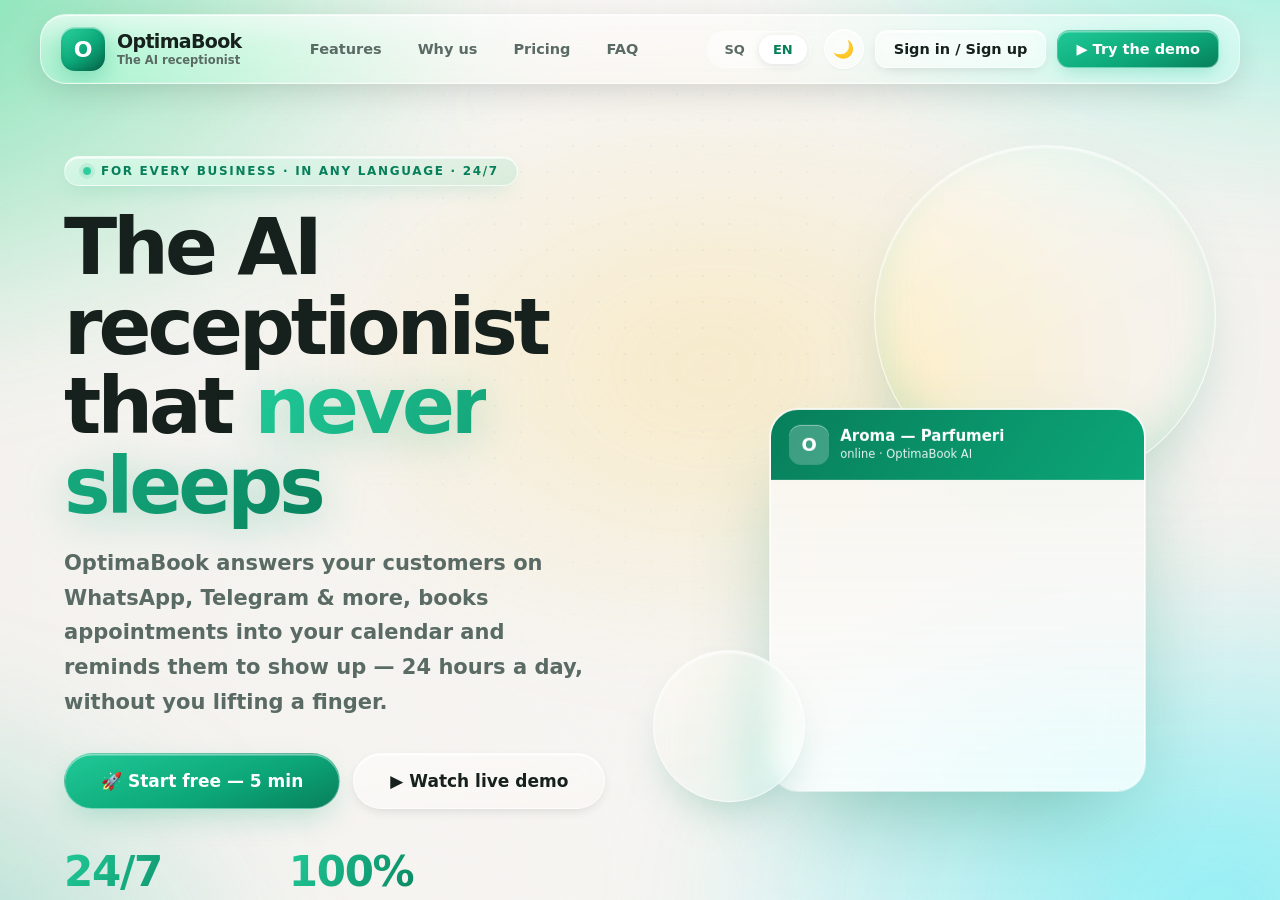
==== index.html @ 0345dafb "NAVBAR MASTERPIECE (index.html): strukture, dizajn, a11y + FIX kritik sticky. (1) FIX PARA-EKZISTUES" ====
<!DOCTYPE html>
<html lang="sq">
<head>
<meta charset="UTF-8">
<meta name="viewport" content="width=device-width, initial-scale=1.0, viewport-fit=cover">
<script>(function(){try{var t=localStorage.getItem('ob-theme');if(!t)t=(window.matchMedia&&matchMedia('(prefers-color-scheme: dark)').matches)?'dark':'light';document.documentElement.setAttribute('data-theme',t);}catch(e){}})();</script>
<script src="v.js"></script>
<title>OptimaBook — Recepsionisti AI që nuk fle kurrë</title>
<meta name="description" content="AI që i përgjigjet klientëve të tu në WhatsApp, Telegram e më shumë, rezervon takime dhe dërgon kujtesa — 24/7, në çdo gjuhë, për çdo biznes. | The AI receptionist that answers your customers on WhatsApp, Telegram & more, books appointments and sends reminders — 24/7, in any language.">
<meta property="og:title" content="OptimaBook — The AI receptionist that never sleeps">
<meta property="og:description" content="Bookings, reminders and customer chat on WhatsApp, Telegram & more — fully automatic, 24/7, in any language.">
<meta property="og:type" content="website">
<meta property="og:url" content="https://optimabook05-creator.github.io/">
<meta property="og:site_name" content="OptimaBook">
<meta property="og:locale" content="sq_AL">
<meta property="og:locale:alternate" content="en_US">
<meta property="og:image" content="https://optimabook05-creator.github.io/og.png">
<meta property="og:image:width" content="1200">
<meta property="og:image:height" content="630">
<meta name="twitter:image" content="https://optimabook05-creator.github.io/og.png">
<meta name="twitter:card" content="summary_large_image">
<meta name="twitter:title" content="OptimaBook — The AI receptionist that never sleeps">
<meta name="twitter:description" content="Bookings, reminders and customer chat on WhatsApp, Telegram & more — fully automatic, 24/7, in any language.">
<link rel="canonical" href="https://optimabook05-creator.github.io/">
<link rel="icon" href="icon.svg" type="image/svg+xml">
<link rel="manifest" href="manifest.json">
<meta name="theme-color" content="#0ca678">
<script type="application/ld+json">
{
  "@context": "https://schema.org",
  "@graph": [
    {
      "@type": "SoftwareApplication",
      "name": "OptimaBook",
      "applicationCategory": "BusinessApplication",
      "operatingSystem": "Web",
      "description": "Recepsionisti AI që i përgjigjet klientëve në WhatsApp, Telegram e më shumë, rezervon takime dhe dërgon kujtesa — 24/7, në çdo gjuhë, për çdo biznes.",
      "url": "https://optimabook05-creator.github.io/",
      "offers": { "@type": "Offer", "price": "0", "priceCurrency": "EUR", "description": "14 ditë provë falas" }
    },
    {
      "@type": "FAQPage",
      "mainEntity": [
        { "@type": "Question", "name": "A duhet të instaloj diçka?", "acceptedAnswer": { "@type": "Answer", "text": "Jo. Klientët të shkruajnë në WhatsApp/Telegram si gjithmonë, dhe ti menaxhon nga një panel në shfletues. Pa aplikacione, pa IT." } },
        { "@type": "Question", "name": "Në cilat kanale punon?", "acceptedAnswer": { "@type": "Answer", "text": "WhatsApp, Telegram dhe faqja e rezervimit — me një tru të vetëm. Instagram, Messenger dhe telefonatat me zë (Voice AI) vijnë së shpejti." } },
        { "@type": "Question", "name": "Çfarë nëse AI gabon te një orar?", "acceptedAnswer": { "@type": "Answer", "text": "S'mund të gabojë te rezervimi: AI vetëm kupton, ndërsa motori ynë validon çdo orar nga kalendari real — kurrë s'mbivendos dy klientë dhe kurrë s'shpik orar." } },
        { "@type": "Question", "name": "A janë të dhënat e mia të sigurta?", "acceptedAnswer": { "@type": "Answer", "text": "Po. Çdo biznes është i izoluar plotësisht — sheh vetëm të dhënat e veta." } },
        { "@type": "Question", "name": "A punon në gjuhën time?", "acceptedAnswer": { "@type": "Answer", "text": "Po — çdo gjuhë e botës. Klienti shkruan si i vjen, AI i përgjigjet në gjuhën e tij." } },
        { "@type": "Question", "name": "Për çfarë biznesesh është?", "acceptedAnswer": { "@type": "Answer", "text": "Për çdo biznes me takime (berber, klinikë, sallon, dentist, fizio…) OSE me porosi/kërkesa (web designer, dyqan, shërbime). Veçoritë ndizen/fiken sipas nevojës." } },
        { "@type": "Question", "name": "A mund të anuloj kurdo?", "acceptedAnswer": { "@type": "Answer", "text": "Po, kurdo. Fillon me 14 ditë provë falas, pa kartë krediti. Pa kontrata, pa befasi." } }
      ]
    }
  ]
}
</script>
<link rel="preload" href="fonts/manrope-latin.woff2" as="font" type="font/woff2" crossorigin>
<link rel="preload" href="fonts/sora-latin.woff2" as="font" type="font/woff2" crossorigin>
<style>
:root {
  /* Shkalla e hapësirave — bazë 4px. --sp-N = Npx. E gjithë faqja e përdor
     këtë shkallë për padding/margin/gap: ndrysho këtu → ndryshon kudo. */
  --sp-4: 4px; --sp-8: 8px; --sp-12: 12px; --sp-16: 16px; --sp-20: 20px;
  --sp-24: 24px; --sp-28: 28px; --sp-32: 32px; --sp-36: 36px; --sp-40: 40px;
  --sp-48: 48px; --sp-56: 56px; --sp-64: 64px;

  --milk:#f5f3ef; --ink:#16201c; --ink-soft:#5a6a64; --ink-faint:#93a29c;
  --glass:rgba(255,255,255,.55); --glass-strong:rgba(255,255,255,.72);
  --glass-edge:rgba(255,255,255,.75);
  --accent:#0ca678; --accent-deep:#087f5b; --accent-bright:#20c997;
  --accent-soft:rgba(12,166,120,.12); --accent-glow:rgba(12,166,120,.30);
  --fd:"Sora","Segoe UI",system-ui,sans-serif;
  --fb:"Manrope","Segoe UI",system-ui,sans-serif;
  --r-md:18px; --r-lg:26px; --r-xl:32px;
  --sh-glass:0 1px 1px rgba(22,32,28,.04),0 8px 24px rgba(22,32,28,.07),inset 0 1px 0 var(--glass-edge);
  --sh-float:0 2px 4px rgba(22,32,28,.05),0 18px 48px rgba(22,32,28,.12),inset 0 1px 0 var(--glass-edge);
}
*{box-sizing:border-box;margin:0;padding:0}
::selection{background:rgba(12,166,120,.22);color:var(--accent-deep)}
html{scroll-behavior:smooth}
body{font-family:var(--fb);font-size:16px;background:var(--milk);color:var(--ink);-webkit-font-smoothing:antialiased;overflow-x:hidden}
body::before{content:"";position:fixed;inset:-30%;z-index:-2;
  background:
    radial-gradient(38% 34% at 24% 26%,rgba(32,201,151,.34),transparent 70%),
    radial-gradient(34% 32% at 78% 16%,rgba(116,173,255,.32),transparent 70%),
    radial-gradient(36% 34% at 72% 82%,rgba(255,196,145,.30),transparent 70%),
    radial-gradient(28% 28% at 16% 86%,rgba(196,156,255,.22),transparent 70%);
  filter:blur(70px) saturate(1.25);animation:aurora 28s ease-in-out infinite alternate}
@keyframes aurora{from{transform:translate3d(-2.5%,-1.5%,0) rotate(-1.5deg)}to{transform:translate3d(2.5%,2%,0) rotate(2deg) scale(1.06)}}
body::after{content:"";position:fixed;inset:0;z-index:-1;pointer-events:none;opacity:.035;
  background-image:url("data:image/svg+xml,%3Csvg xmlns='http://www.w3.org/2000/svg' width='180' height='180'%3E%3Cfilter id='n'%3E%3CfeTurbulence type='fractalNoise' baseFrequency='0.85' numOctaves='2'/%3E%3C/filter%3E%3Crect width='180' height='180' filter='url(%23n)'/%3E%3C/svg%3E")}
@media (prefers-reduced-motion:reduce){body::before{animation:none}*{transition-duration:.01ms!important;animation-duration:.01ms!important}}

.nav{display:flex;align-items:center;justify-content:space-between;position:sticky;top:12px;z-index:50;
  margin:14px auto 0;width:calc(100% - 36px);max-width:1200px;padding:var(--sp-12) var(--sp-20);
  background:var(--glass);backdrop-filter:blur(26px) saturate(1.7);-webkit-backdrop-filter:blur(26px) saturate(1.7);
  border:1px solid var(--glass-edge);border-radius:var(--r-lg);box-shadow:var(--sh-glass)}
.brand{display:flex;align-items:center;gap:var(--sp-12);text-decoration:none;color:var(--ink)}
.logo{width:44px;height:44px;border-radius:14px;background:linear-gradient(140deg,#2ad59f,#0ca678 55%,#066649);
  color:#fff;font-family:var(--fd);font-weight:800;font-size:22px;display:grid;place-items:center;
  box-shadow:0 8px 22px var(--accent-glow),inset 0 1.5px 0 rgba(255,255,255,.45)}
.brand b{font-family:var(--fd);font-weight:800;font-size:19px;letter-spacing:-.035em}
.nav-right{display:flex;gap:11px;align-items:center}
.nav .btn{white-space:nowrap}
.nav-right .lang{margin-right:2px}
.lang{display:flex;padding:3px;background:rgba(22,32,28,.06);border:1px solid rgba(255,255,255,.5);border-radius:999px}
.lang button{border:none;background:transparent;padding:7px 14px;border-radius:999px;font-family:var(--fb);
  font-size:13px;font-weight:800;color:var(--ink-soft);cursor:pointer;transition:all .2s}
.lang button.active{background:rgba(255,255,255,.92);color:var(--accent-deep);box-shadow:0 2px 8px rgba(22,32,28,.1)}
.btn{display:inline-block;text-decoration:none;text-align:center;font-family:var(--fb);font-weight:800;cursor:pointer;
  border:1px solid var(--glass-edge);background:var(--glass-strong);color:var(--ink);
  border-radius:14px;padding:11px 22px;font-size:15px;
  box-shadow:0 1px 2px rgba(22,32,28,.05),inset 0 1px 0 #fff;
  transition:transform .16s,box-shadow .22s,background .16s}
.btn:hover{transform:translateY(-2px);box-shadow:0 10px 24px rgba(22,32,28,.13),inset 0 1px 0 #fff}
.btn.primary{background:linear-gradient(160deg,var(--accent-bright),var(--accent) 60%,var(--accent-deep));
  border-color:rgba(255,255,255,.35);color:#fff;
  box-shadow:0 5px 18px var(--accent-glow),inset 0 1.5px 0 rgba(255,255,255,.4)}
.btn.primary:hover{box-shadow:0 10px 30px var(--accent-glow),inset 0 1.5px 0 rgba(255,255,255,.4)}
.btn.big{padding:15px var(--sp-32);font-size:17px;border-radius:16px}

.wrap{max-width:1200px;margin:0 auto;padding-left:24px;padding-right:24px}

.hero{display:grid;grid-template-columns:1.05fr .92fr;gap:46px;align-items:center;padding:72px 0 56px}
.hero-copy{text-align:left}
.hero-copy .eyebrow{margin-bottom:22px}
.hero-copy h1{max-width:none;margin:0}
.hero-copy .sub{max-width:520px;margin:20px 0 0}
.hero-copy .cta{justify-content:flex-start}
.hero-copy .stats{justify-content:flex-start;margin-top:38px}
/* Demo: bisedë WhatsApp e gjallë (produkti në veprim) */
.hero-demo{display:flex;justify-content:center}
.chat{width:100%;max-width:375px;background:var(--glass-strong);backdrop-filter:blur(26px) saturate(1.6);-webkit-backdrop-filter:blur(26px) saturate(1.6);border:1px solid var(--glass-edge);border-radius:28px;box-shadow:var(--sh-float);overflow:hidden;animation:floaty 6s ease-in-out infinite}
@keyframes floaty{0%,100%{transform:translateY(0)}50%{transform:translateY(-9px)}}
.chat-top{display:flex;align-items:center;gap:11px;padding:15px 18px;background:linear-gradient(125deg,var(--accent-deep),var(--accent));color:#fff}
.chat-ava{width:40px;height:40px;border-radius:12px;background:rgba(255,255,255,.22);display:grid;place-items:center;font-family:var(--fd);font-weight:800;font-size:18px;box-shadow:inset 0 1px 0 rgba(255,255,255,.4)}
.chat-name{font-family:var(--fd);font-weight:800;font-size:15px;line-height:1.1}
.chat-on{font-size:11.5px;opacity:.9;margin-top:2px}
.chat-body{padding:18px 15px var(--sp-20);display:flex;flex-direction:column;gap:10px;min-height:236px;background:linear-gradient(180deg,rgba(245,243,239,.55),rgba(255,255,255,.15))}
.msg{max-width:82%;padding:10px 14px;border-radius:17px;font-size:14px;font-weight:600;line-height:1.45;opacity:0;animation:msgIn .55s cubic-bezier(.22,.61,.36,1) forwards}
.msg.in{align-self:flex-start;background:#fff;color:var(--ink);border-bottom-left-radius:5px;box-shadow:0 2px 9px rgba(22,32,28,.08)}
.msg.out{align-self:flex-end;background:linear-gradient(135deg,var(--accent-bright),var(--accent));color:#fff;border-bottom-right-radius:5px;box-shadow:0 5px 16px var(--accent-glow)}
.msg:nth-child(1){animation-delay:.4s}.msg:nth-child(2){animation-delay:1.1s}.msg:nth-child(3){animation-delay:1.9s}.msg:nth-child(4){animation-delay:2.7s}
@keyframes msgIn{from{opacity:0;transform:translateY(12px) scale(.96)}to{opacity:1;transform:none}}
@media(max-width:900px){.hero{grid-template-columns:1fr;gap:34px;text-align:center;padding:58px 0 40px}.hero-copy{text-align:center}.hero-copy h1{margin:0 auto}.hero-copy .sub{margin:20px auto 0}.hero-copy .cta,.hero-copy .stats{justify-content:center}.hero-demo{order:2}}
.eyebrow{display:inline-block;background:var(--glass);border:1px solid var(--glass-edge);border-radius:999px;
  padding:7px 18px;font-size:13.5px;font-weight:800;color:var(--accent-deep);box-shadow:var(--sh-glass);margin-bottom:26px}
h1{font-family:var(--fd);font-size:clamp(34px,6.5vw,64px);font-weight:800;letter-spacing:-.045em;line-height:1.06;
  max-width:850px;margin:0 auto}
h1 .grad{background:linear-gradient(120deg,var(--accent-bright),var(--accent-deep));-webkit-background-clip:text;background-clip:text;color:transparent}
.sub{font-size:clamp(16px,2.4vw,19.5px);color:var(--ink-soft);font-weight:600;line-height:1.6;max-width:640px;margin:22px auto 0}
.cta{display:flex;gap:13px;justify-content:center;flex-wrap:wrap;margin-top:34px}
.stats{display:flex;gap:var(--sp-12);justify-content:center;flex-wrap:wrap;margin-top:52px}
.stat{background:var(--glass);backdrop-filter:blur(20px);border:1px solid var(--glass-edge);border-radius:var(--r-md);
  padding:var(--sp-16) 26px;box-shadow:var(--sh-glass);min-width:150px}
.stat b{display:block;font-family:var(--fd);font-size:24px;font-weight:800;letter-spacing:-.03em;color:var(--accent-deep)}
.stat span{font-size:12.5px;font-weight:700;color:var(--ink-soft)}

section{padding:88px 0}
.sec-head{text-align:center;max-width:640px;margin:0 auto 48px}
h2{font-family:var(--fd);font-size:clamp(26px,4vw,38px);font-weight:800;letter-spacing:-.04em;line-height:1.15}
.sec-head p{color:var(--ink-soft);font-weight:600;font-size:16px;margin-top:var(--sp-12);line-height:1.6}

.steps{display:grid;grid-template-columns:repeat(auto-fit,minmax(250px,1fr));gap:16px}
.step{background:var(--glass);backdrop-filter:blur(24px) saturate(1.5);border:1px solid var(--glass-edge);
  border-radius:var(--r-lg);padding:30px 26px;box-shadow:var(--sh-glass);position:relative;
  transition:transform .18s,box-shadow .25s}
.step:hover{transform:translateY(-4px);box-shadow:var(--sh-float)}
.step .n{font-family:var(--fd);font-size:15px;font-weight:800;color:#fff;width:34px;height:34px;border-radius:11px;
  display:grid;place-items:center;background:linear-gradient(150deg,var(--accent-bright),var(--accent-deep));
  box-shadow:0 4px 12px var(--accent-glow);margin-bottom:16px}
.step h3{font-family:var(--fd);font-size:18px;font-weight:800;letter-spacing:-.02em;margin-bottom:8px}
.step p{color:var(--ink-soft);font-weight:600;font-size:14px;line-height:1.6}

.feats{display:grid;grid-template-columns:repeat(auto-fit,minmax(280px,1fr));gap:16px}
.feat{background:var(--glass);backdrop-filter:blur(24px) saturate(1.5);border:1px solid var(--glass-edge);
  border-radius:var(--r-lg);padding:26px;box-shadow:var(--sh-glass);transition:transform .18s,box-shadow .25s}
.feat:hover{transform:translateY(-4px);box-shadow:var(--sh-float)}
.feat .ic{font-size:26px;margin-bottom:13px;display:block}
.feat h3{font-family:var(--fd);font-size:16.5px;font-weight:800;letter-spacing:-.02em;margin-bottom:7px}
.feat p{color:var(--ink-soft);font-weight:600;font-size:13.5px;line-height:1.6}

.biz-chips{display:flex;flex-wrap:wrap;gap:9px;justify-content:center;max-width:820px;margin:0 auto}
.bchip{background:var(--glass-strong);border:1px solid var(--glass-edge);border-radius:999px;
  padding:9px 18px;font-size:14px;font-weight:800;color:var(--ink);box-shadow:inset 0 1px 0 #fff,0 1px 3px rgba(22,32,28,.05)}

/* FAQ — akordeon i pastër (native details/summary) */
.faq{max-width:760px;margin:0 auto;display:flex;flex-direction:column;gap:12px}
.faq details{background:var(--glass);backdrop-filter:blur(20px) saturate(1.4);border:1px solid var(--glass-edge);border-radius:var(--r-md);box-shadow:var(--sh-glass);overflow:hidden;transition:box-shadow .22s}
.faq details[open]{box-shadow:var(--sh-float)}
.faq summary{cursor:pointer;list-style:none;padding:18px 22px;font-family:var(--fd);font-weight:800;font-size:16px;letter-spacing:-.01em;display:flex;justify-content:space-between;align-items:center;gap:14px}
.faq summary::-webkit-details-marker{display:none}
.faq summary::after{content:"+";font-size:24px;font-weight:700;color:var(--accent-deep);transition:transform .25s ease;line-height:1}
.faq details[open] summary::after{transform:rotate(45deg)}
.faq details p{padding:0 22px var(--sp-20);color:var(--ink-soft);font-weight:600;font-size:14.5px;line-height:1.65}

.pricing{display:grid;grid-template-columns:repeat(auto-fit,minmax(270px,1fr));gap:18px;max-width:1020px;margin:0 auto;align-items:stretch}
.plan{background:var(--glass);backdrop-filter:blur(26px) saturate(1.5);border:1px solid var(--glass-edge);
  border-radius:var(--r-xl);padding:var(--sp-32) var(--sp-28);box-shadow:var(--sh-glass);display:flex;flex-direction:column;
  transition:transform .18s,box-shadow .25s}
.plan:hover{transform:translateY(-5px);box-shadow:var(--sh-float)}
.plan.featured{background:linear-gradient(170deg,rgba(255,255,255,.75),rgba(32,201,151,.16));
  border-color:rgba(32,201,151,.45);position:relative;box-shadow:var(--sh-float)}
.plan .tag{position:absolute;top:-13px;left:50%;transform:translateX(-50%);
  background:linear-gradient(160deg,var(--accent-bright),var(--accent-deep));color:#fff;
  font-size:11.5px;font-weight:800;letter-spacing:.06em;text-transform:uppercase;
  border-radius:999px;padding:6px var(--sp-16);box-shadow:0 4px 14px var(--accent-glow);white-space:nowrap}
.plan h3{font-family:var(--fd);font-size:17px;font-weight:800}
.plan .price{font-family:var(--fd);font-size:44px;font-weight:800;letter-spacing:-.05em;margin:10px 0 2px}
.plan .price small{font-size:15px;font-weight:700;color:var(--ink-soft);letter-spacing:0}
.plan .for{font-size:13px;font-weight:700;color:var(--ink-soft);margin-bottom:18px}
.plan ul{list-style:none;display:flex;flex-direction:column;gap:9px;margin-bottom:24px;flex:1}
.plan li{font-size:14px;font-weight:700;color:var(--ink);display:flex;gap:9px;align-items:flex-start;line-height:1.45}
.plan li::before{content:"✓";color:var(--accent);font-weight:800;flex-shrink:0}
.plan li.dim{color:var(--ink-faint)}
.plan li.dim::before{content:"—";color:var(--ink-faint)}
.trial-note{text-align:center;margin-top:22px;font-weight:700;color:var(--ink-soft);font-size:14px}

.final{text-align:center;padding:88px 0 96px}
.final .glass-cta{background:var(--glass);backdrop-filter:blur(26px) saturate(1.6);border:1px solid var(--glass-edge);
  border-radius:var(--r-xl);box-shadow:var(--sh-float);padding:var(--sp-56) var(--sp-32);max-width:760px;margin:0 auto}

footer{border-top:1px solid rgba(22,32,28,.08);padding:var(--sp-28) 0 90px;text-align:center;
  color:var(--ink-faint);font-size:13.5px;font-weight:600}
footer a{color:var(--accent-deep);font-weight:800;text-decoration:none}

@media (max-width:640px){
  .nav{padding:10px var(--sp-12);width:calc(100% - 18px);top:8px;gap:10px}
  #demoLink{display:none}                 /* "Provo demon" hiqet nga nav-i — ndodhet te hero ("Shiko demon live") */
  .nav-right{gap:8px}
  .nav .btn{padding:9px 15px;font-size:13.5px}
  .brand b{font-size:16px}
  .logo{width:38px;height:38px;font-size:19px;border-radius:12px}
  .lang button{padding:6px 11px;font-size:12px}
  .hero{padding:54px 0 40px}
  section{padding:56px 0}
  .stat{min-width:130px;padding:13px 18px}
  .stat b{font-size:20px}
}

@media (prefers-reduced-motion: reduce){
  body::before{animation:none}
  .chat{animation:none}
  .msg{opacity:1;animation:none}
  *{transition-duration:.01ms !important;animation-duration:.01ms !important}
}

/* ---------- Tabela e krahasimit ---------- */
.cmp-scroll{overflow-x:auto;max-width:920px;margin:0 auto;-webkit-overflow-scrolling:touch}
.cmp{width:100%;min-width:600px;border-collapse:separate;border-spacing:0;background:var(--glass);
  backdrop-filter:blur(24px) saturate(1.5);-webkit-backdrop-filter:blur(24px) saturate(1.5);
  border:1px solid var(--glass-edge);border-radius:var(--r-lg);box-shadow:var(--sh-glass);overflow:hidden}
.cmp th,.cmp td{padding:14px 14px;text-align:center;font-size:14px;font-weight:700;border-bottom:1px solid var(--glass-edge)}
.cmp thead th{font-family:var(--fd);font-weight:800;color:var(--ink)}
.cmp thead th:first-child,.cmp tbody td:first-child{text-align:left;color:var(--ink);min-width:200px}
.cmp tbody tr:last-child td{border-bottom:none}
.cmp .cmp-us{background:var(--accent-soft)}
.cmp thead th.cmp-us{color:var(--accent-deep);background:linear-gradient(160deg,var(--accent-soft),rgba(32,201,151,.2))}
.cmp .y{color:var(--accent);font-size:18px;font-weight:800}
.cmp .n{color:var(--ink-faint);font-size:17px}
.cmp .m{color:#c98a1e;font-size:17px;font-weight:800}

/* ---------- Scroll-reveal ---------- */
.reveal{opacity:0;transform:translateY(24px);
  transition:opacity .7s cubic-bezier(.22,.61,.36,1),transform .7s cubic-bezier(.22,.61,.36,1)}
.reveal.in{opacity:1;transform:none;will-change:auto}
@media (prefers-reduced-motion: reduce){.reveal{opacity:1;transform:none;transition:none}}

/* ---------- Toggle i temës ---------- */
.theme-toggle{display:grid;place-items:center;width:40px;height:40px;border-radius:999px;
  border:1px solid var(--glass-edge);background:var(--glass-strong);color:var(--ink);cursor:pointer;
  font-size:17px;line-height:1;transition:transform .16s,background .16s;
  box-shadow:0 1px 2px rgba(22,32,28,.05),inset 0 1px 0 #fff}
.theme-toggle:hover{transform:translateY(-2px)}
.theme-toggle:active{transform:scale(.94)}

/* ---------- DARK MODE — "Milk Glass" netën ---------- */
:root[data-theme="dark"]{
  --milk:#0c1311;--ink:#eaf0ed;--ink-soft:#9bafa8;--ink-faint:#6a7d76;
  --glass:rgba(30,42,38,.55);--glass-strong:rgba(38,52,47,.7);--glass-edge:rgba(255,255,255,.1);
  --accent:#13b886;--accent-deep:#0ca678;--accent-bright:#2fe0a6;
  --accent-soft:rgba(32,201,151,.16);--accent-glow:rgba(32,201,151,.28);
  --sh-glass:0 1px 1px rgba(0,0,0,.3),0 8px 24px rgba(0,0,0,.4),inset 0 1px 0 rgba(255,255,255,.05);
  --sh-float:0 2px 4px rgba(0,0,0,.35),0 18px 48px rgba(0,0,0,.5),inset 0 1px 0 rgba(255,255,255,.05);
}
:root[data-theme="dark"] body::before{opacity:.45;filter:blur(80px) saturate(1.1)}
:root[data-theme="dark"] body::after{opacity:.06}
:root[data-theme="dark"] .lang{background:rgba(255,255,255,.06);border-color:rgba(255,255,255,.1)}
:root[data-theme="dark"] .lang button.active{background:rgba(255,255,255,.14);color:var(--accent-bright);box-shadow:none}
:root[data-theme="dark"] .btn,:root[data-theme="dark"] .theme-toggle{box-shadow:0 1px 2px rgba(0,0,0,.3),inset 0 1px 0 rgba(255,255,255,.06)}
:root[data-theme="dark"] .btn:hover{box-shadow:0 10px 24px rgba(0,0,0,.45),inset 0 1px 0 rgba(255,255,255,.06)}
:root[data-theme="dark"] .bchip{box-shadow:inset 0 1px 0 rgba(255,255,255,.06),0 1px 3px rgba(0,0,0,.3)}
:root[data-theme="dark"] .plan.featured{background:linear-gradient(170deg,rgba(38,52,47,.8),rgba(32,201,151,.16));border-color:rgba(32,201,151,.4)}
:root[data-theme="dark"] footer{border-top-color:rgba(255,255,255,.08)}
:root[data-theme="dark"] .cmp .m{color:#f0a847}

/* ============================================================
   ✨ PREMIUM REFRESH — "wow" (light + dark)
   ============================================================ */
/* Sfond me thellësi */
body{background:radial-gradient(120% 130% at 50% -10%,rgba(255,255,255,.6),transparent 45%),var(--milk)}
:root[data-theme="dark"] body{background:radial-gradient(130% 120% at 50% -10%,rgba(32,201,151,.10),transparent 48%),linear-gradient(180deg,#0b1310,#070c0a)}
body::before{filter:blur(82px) saturate(1.35)}
:root[data-theme="dark"] body::before{opacity:.32}

/* Nav më premium */
.nav{box-shadow:inset 0 1px 0 var(--glass-edge),0 12px 44px -18px rgba(22,32,28,.20)}
:root[data-theme="dark"] .nav{box-shadow:inset 0 1px 0 rgba(255,255,255,.05),0 16px 50px -20px rgba(0,0,0,.7)}

/* Eyebrow — pill me shkëlqim */
.eyebrow{background:linear-gradient(120deg,var(--accent-soft),var(--glass-strong));border-color:rgba(32,201,151,.32);
  box-shadow:0 6px 18px -6px var(--accent-glow),var(--sh-glass)}

/* Hero h1 — më i madh, gradient i pasur me shkëlqim */
.hero-copy h1,h1{font-size:clamp(38px,7vw,72px);letter-spacing:-.05em;line-height:1.03}
h1 .grad{background:linear-gradient(115deg,var(--accent-bright),var(--accent-deep) 72%);
  -webkit-background-clip:text;background-clip:text;color:transparent;
  filter:drop-shadow(0 8px 22px var(--accent-glow))}
.sub{font-size:clamp(16.5px,2.4vw,20px);line-height:1.65}

/* Butona — më substancialë e premium */
.btn{border-radius:15px}
.btn.big{padding:var(--sp-16) 34px;font-size:17px;border-radius:17px}
.btn.primary.big{box-shadow:0 12px 32px -8px var(--accent-glow),inset 0 1.5px 0 rgba(255,255,255,.45)}
.btn.primary.big:hover{transform:translateY(-3px);box-shadow:0 18px 44px -10px var(--accent-glow),inset 0 1.5px 0 rgba(255,255,255,.45)}

/* Tituj seksionesh më të fuqishëm */
h2{font-size:clamp(28px,4.4vw,42px);letter-spacing:-.045em}

/* Numrat e statistikave — gradient */
.stat b{background:linear-gradient(120deg,var(--accent-bright),var(--accent-deep));-webkit-background-clip:text;background-clip:text;color:transparent}

/* Demo chat — unazë e butë + glow */
.chat{box-shadow:var(--sh-float),inset 0 0 0 1px rgba(255,255,255,.5),0 34px 80px -34px var(--accent-glow)}
:root[data-theme="dark"] .chat{box-shadow:var(--sh-float),inset 0 0 0 1px rgba(255,255,255,.06),0 34px 80px -34px rgba(0,0,0,.7)}

/* Kartat — accent i hollë lart + lift më i butë */
.step,.feat,.plan{position:relative;transition:transform .22s cubic-bezier(.22,.61,.36,1),box-shadow .28s,border-color .22s}
.step,.feat{overflow:hidden}
.step:hover,.feat:hover{transform:translateY(-5px);box-shadow:var(--sh-float);border-color:rgba(32,201,151,.35)}
.step::after,.feat::after{content:"";position:absolute;left:0;right:0;top:0;height:3px;
  background:linear-gradient(90deg,var(--accent-bright),transparent);opacity:0;transition:opacity .25s;border-radius:var(--r-lg) var(--r-lg) 0 0}
.step:hover::after,.feat:hover::after{opacity:1}
.plan.featured{transform:scale(1.025)}
.plan.featured:hover{transform:scale(1.025) translateY(-4px)}

/* Navbar profesional: brand me tagline + lidhje në qendër + butona të rafinuar */
.brand-txt{display:flex;flex-direction:column;line-height:1.05}
.brand-tag{font-size:11.5px;font-weight:700;color:var(--ink-soft);margin-top:2px}
.nav-links{display:flex;gap:2px;align-items:center}
.nav-links a{text-decoration:none;color:var(--ink-soft);font-family:var(--fb);font-weight:700;font-size:14.5px;
  padding:9px 15px;border-radius:11px;transition:color .18s,background .18s}
.nav-links a:hover{color:var(--ink);background:var(--glass-soft)}
:root[data-theme="dark"] .nav-links a:hover{background:rgba(255,255,255,.06)}
.nav .btn{padding:10px 18px;font-size:14.5px;border-radius:12px}
.nav .btn.primary{box-shadow:0 6px 18px -4px var(--accent-glow),inset 0 1.5px 0 rgba(255,255,255,.4)}
@media(max-width:920px){.nav-links{display:none}}
@media(max-width:560px){.brand-tag{display:none}.nav .btn{padding:9px 13px;font-size:13px}}

/* ✨ Detaje premium */
/* Titulli: gradient me shkëlqim që rrëshqet */
h1 .grad{background:linear-gradient(115deg,var(--accent-bright),var(--accent-deep) 50%,var(--accent-bright));
  background-size:220% auto;-webkit-background-clip:text;background-clip:text;color:transparent;
  filter:drop-shadow(0 8px 22px var(--accent-glow));animation:shimmer 7s linear infinite}
@keyframes shimmer{to{background-position:220% center}}
/* Eyebrow: pikë jeshile pulsuese */
.eyebrow{display:inline-flex;align-items:center;gap:10px}
.eyebrow::before{content:"";width:8px;height:8px;border-radius:50%;background:var(--accent-bright);
  box-shadow:0 0 0 4px var(--accent-soft);animation:ebpulse 2.4s ease-in-out infinite;flex:0 0 auto}
@keyframes ebpulse{0%,100%{opacity:1;transform:scale(1)}50%{opacity:.45;transform:scale(.78)}}
/* Stat: ndarje më e pastër + kufi i butë */
.stat{border-color:var(--glass-edge);transition:transform .2s,box-shadow .25s}
.stat:hover{transform:translateY(-3px);box-shadow:var(--sh-float)}
/* CTA final: kartë me theks jeshil */
.final .glass-cta{background:linear-gradient(165deg,var(--glass-strong),var(--accent-soft));border-color:rgba(32,201,151,.25)}
:root[data-theme="dark"] .final .glass-cta{background:linear-gradient(165deg,rgba(38,52,47,.8),rgba(32,201,151,.12))}
/* Lidhjet e footer-it me hover */
footer a{transition:color .15s}
@media (prefers-reduced-motion:reduce){h1 .grad,.eyebrow::before{animation:none}}

/* ============================================================
   🪟 LIQUID GLASS — navbar i nivelit të lartë teknologjik
   ============================================================ */
.nav{
  position:relative;overflow:hidden;
  background:linear-gradient(180deg,rgba(255,255,255,.5),rgba(255,255,255,.24));
  backdrop-filter:blur(34px) saturate(190%);-webkit-backdrop-filter:blur(34px) saturate(190%);
  border:1px solid rgba(255,255,255,.55);
  box-shadow:0 10px 36px -10px rgba(22,32,28,.22),inset 0 1px 0 rgba(255,255,255,.75),inset 0 -1px 0 rgba(255,255,255,.15);
}
/* Shkëlqim specular (liquid) lart-majtas */
.nav::before{content:"";position:absolute;inset:0;border-radius:inherit;pointer-events:none;z-index:0;
  background:radial-gradient(130% 120% at 0% -20%,rgba(255,255,255,.55),transparent 55%)}
.nav > *{position:relative;z-index:1}
:root[data-theme="dark"] .nav{
  background:linear-gradient(180deg,rgba(40,54,49,.5),rgba(18,26,23,.32));
  border-color:rgba(255,255,255,.12);
  box-shadow:0 14px 44px -12px rgba(0,0,0,.65),inset 0 1px 0 rgba(255,255,255,.10);
}
:root[data-theme="dark"] .nav::before{background:radial-gradient(130% 120% at 0% -20%,rgba(255,255,255,.10),transparent 55%)}

/* Butonat & kontrollet e navit — qelq i akullt konsistent */
.nav .btn:not(.primary){background:rgba(255,255,255,.35);border-color:rgba(255,255,255,.55);backdrop-filter:blur(10px)}
:root[data-theme="dark"] .nav .btn:not(.primary){background:rgba(255,255,255,.08);border-color:rgba(255,255,255,.12)}
.lang{background:rgba(255,255,255,.30);backdrop-filter:blur(10px)}
:root[data-theme="dark"] .lang{background:rgba(255,255,255,.06)}
.theme-toggle{background:rgba(255,255,255,.35);backdrop-filter:blur(10px)}
:root[data-theme="dark"] .theme-toggle{background:rgba(255,255,255,.08)}
/* Logo me shkëlqim qelqi */
.logo{box-shadow:0 8px 22px var(--accent-glow),inset 0 1.5px 0 rgba(255,255,255,.55),inset 0 -2px 6px rgba(0,0,0,.12)}

/* Butoni "Paneli im" — pikë 'live' e bardhë pulsuese (jo emoji) */
#portalLink{display:inline-flex;align-items:center;gap:0}
.live-dot{width:8px;height:8px;border-radius:50%;background:#fff;flex:0 0 auto;margin-right:9px;
  box-shadow:0 0 0 3px rgba(255,255,255,.35),0 0 8px rgba(255,255,255,.8);animation:livePulse 2s ease-in-out infinite}
.live-dot[hidden]{display:none}
@keyframes livePulse{0%,100%{opacity:1;transform:scale(1)}50%{opacity:.45;transform:scale(.7)}}
@media (prefers-reduced-motion:reduce){.live-dot{animation:none}}

/* ============================================================
   ✨ KALIM I PLOTË PREMIUM — kohezion qelqi në të gjitha kartat
   ============================================================ */
.step,.feat,.plan,.stat,.faq details{
  background:var(--glass-strong);border:1px solid var(--glass-edge);
  backdrop-filter:blur(18px) saturate(1.5);-webkit-backdrop-filter:blur(18px) saturate(1.5);
  box-shadow:0 1px 1px rgba(22,32,28,.03),0 14px 34px -18px rgba(22,32,28,.16),inset 0 1px 0 rgba(255,255,255,.6);
}
:root[data-theme="dark"] .step,:root[data-theme="dark"] .feat,:root[data-theme="dark"] .plan,
:root[data-theme="dark"] .stat,:root[data-theme="dark"] .faq details{
  background:var(--glass-soft);border-color:rgba(255,255,255,.08);
  box-shadow:0 16px 42px -22px rgba(0,0,0,.72),inset 0 1px 0 rgba(255,255,255,.05);
}
.step:hover,.feat:hover,.plan:hover{
  box-shadow:0 2px 4px rgba(22,32,28,.04),0 26px 52px -22px var(--accent-glow),inset 0 1px 0 rgba(255,255,255,.6);
}
/* Ikonat e veçorive — badge me theks (si ikona app-i) */
.feat .ic{display:inline-grid;place-items:center;width:48px;height:48px;border-radius:14px;
  background:linear-gradient(150deg,var(--accent-soft),rgba(32,201,151,.05));
  box-shadow:inset 0 1px 0 rgba(255,255,255,.5);font-size:24px;margin-bottom:14px}
:root[data-theme="dark"] .feat .ic{box-shadow:inset 0 1px 0 rgba(255,255,255,.06)}
/* Numri i hapave — badge i rrumbullakët më i theksuar */
.step .n{box-shadow:0 6px 16px -4px var(--accent-glow),inset 0 1px 0 rgba(255,255,255,.4)}
/* FAQ — qelq + hover */
.faq summary:hover{color:var(--accent-deep)}
.faq details[open]{border-color:rgba(32,201,151,.3)}
/* Bizneset chips — më premium */
.bchip{background:var(--glass-strong);border:1px solid var(--glass-edge);backdrop-filter:blur(12px);transition:transform .16s,box-shadow .2s,color .16s}
.bchip:hover{transform:translateY(-2px);color:var(--accent-deep);box-shadow:0 10px 22px -10px var(--accent-glow)}
/* Footer i pastër */
footer{border-top:1px solid var(--glass-edge)}

/* ============================================================
   ✦ PREMIUM PASS — ikona SVG në badge · CTA finale smerald · UX mobil
   ============================================================ */
/* Ikona e veçorive: badge premium me ikonë SVG (jo emoji) */
.feat .ic{width:48px;height:48px;border-radius:14px;display:grid;place-items:center;margin-bottom:var(--sp-16);font-size:0;
  background:linear-gradient(150deg,var(--accent-soft),rgba(255,255,255,.35));
  border:1px solid rgba(32,201,151,.22);color:var(--accent-deep);
  box-shadow:inset 0 1px 0 rgba(255,255,255,.6),0 6px 16px -10px var(--accent-glow);
  transition:transform .22s cubic-bezier(.22,.61,.36,1),box-shadow .25s}
.feat .ic svg{width:24px;height:24px}
.feat:hover .ic{transform:translateY(-2px) scale(1.06);box-shadow:0 10px 22px -8px var(--accent-glow)}
:root[data-theme="dark"] .feat .ic{background:linear-gradient(150deg,var(--accent-soft),rgba(255,255,255,.04));border-color:rgba(32,201,151,.3);color:var(--accent-bright)}

/* CTA finale → smerald i errët (moment premium mbylljeje, kontrast me faqen e çelët) */
.final .glass-cta{background:linear-gradient(160deg,var(--accent-deep),#066649 55%,#04362a);
  border:1px solid rgba(255,255,255,.14);color:#fff;
  box-shadow:0 30px 80px -28px rgba(8,127,91,.55),inset 0 1px 0 rgba(255,255,255,.12)}
:root[data-theme="dark"] .final .glass-cta{background:linear-gradient(160deg,var(--accent-deep),#055a42 55%,#042e23);border-color:rgba(255,255,255,.12)}
.final .glass-cta h2{color:#fff}
.final .glass-cta .sub{color:rgba(255,255,255,.88)}
.final .glass-cta .btn.primary{background:#fff;color:var(--accent-deep);border-color:#fff;
  box-shadow:0 12px 30px -10px rgba(0,0,0,.35),inset 0 1px 0 rgba(255,255,255,.6)}
.final .glass-cta .btn.primary:hover{background:#fff;transform:translateY(-3px);box-shadow:0 18px 42px -12px rgba(0,0,0,.4)}
.final .glass-cta .btn:not(.primary){background:rgba(255,255,255,.12);color:#fff;border-color:rgba(255,255,255,.42)}
.final .glass-cta .btn:not(.primary):hover{background:rgba(255,255,255,.2)}

/* UX MOBIL — hapësirë anësore (teksti s'prek skajet) + tap-targets të mëdhenj */
.hero{padding-left:var(--sp-24);padding-right:24px}
@media(max-width:640px){
  .hero{padding-left:var(--sp-20);padding-right:20px}
  .sec-head{margin-bottom:34px}
  .steps,.feats,.pricing{gap:14px}
  .step,.feat{padding:24px 22px}
  .final .glass-cta{padding:40px 22px}
}
@media(max-width:480px){
  .cta{flex-direction:column;align-items:stretch}
  .cta .btn{width:100%}
}

/* ============================================================
   📱 APPLE-GRADE — safe-areas + ritëm fluid në ÇDO ekran
   ============================================================ */
/* Ritëm vertikal FLUID (shkallëzohet butë, pa kërcime breakpoint-i) */
section{padding-top:clamp(54px,8vw,96px);padding-bottom:clamp(54px,8vw,96px)}

/* Safe-areas iPhone: Dynamic Island / notch / home indicator / qoshe të rrumbullakëta / landscape */
.nav{margin-top:calc(14px + env(safe-area-inset-top));top:calc(12px + env(safe-area-inset-top))}
.wrap{padding-left:max(24px,env(safe-area-inset-left));padding-right:max(24px,env(safe-area-inset-right))}
.hero{padding-left:max(24px,env(safe-area-inset-left));padding-right:max(24px,env(safe-area-inset-right))}
.final{padding-bottom:calc(96px + env(safe-area-inset-bottom))}
footer{padding-bottom:calc(90px + env(safe-area-inset-bottom))}

/* Hero — thellësi premium: rrjetë pikash që shuhet butë (subtile, tech) */
.hero{position:relative;isolation:isolate}
.hero::before{content:"";position:absolute;inset:-8% 0 0;z-index:-1;pointer-events:none;
  background-image:radial-gradient(rgba(12,166,120,.075) 1px,transparent 1.4px);background-size:26px 26px;
  -webkit-mask-image:radial-gradient(58% 56% at 50% 26%,#000,transparent 76%);
  mask-image:radial-gradient(58% 56% at 50% 26%,#000,transparent 76%)}
:root[data-theme="dark"] .hero::before{background-image:radial-gradient(rgba(45,224,166,.08) 1px,transparent 1.4px)}

/* Mbrojtje nga overflow horizontal: VETËM te body (e ka rreshti 71 që në fillim).
   KUJDES: mos i vendos overflow-x te <html> — hidden vret position:sticky
   (navbar-i s'ngjitej), clip e zbraz render-in në Chromium. Body-only = propagohet
   te viewport-i → sticky punon DHE s'ka overflow anësor. */
img,svg,video,table{max-width:100%}

/* Telefon i vogël (≤640): safe-areas anësore më të ngushta + nav më afër majës */
@media(max-width:640px){
  .nav{margin-top:calc(10px + env(safe-area-inset-top));top:calc(8px + env(safe-area-inset-top))}
  .hero{padding-left:max(20px,env(safe-area-inset-left));padding-right:max(20px,env(safe-area-inset-right))}
}

/* ============================================================
   ⚡ PERFORMANCË — scroll i lëmuar si iOS (zero ndryshim pamje)
   ============================================================ */
/* Browser-i kapërcen renderimin (përfshi backdrop-filter) e kartave JASHTË ekranit */
/* KUJDES: mos i vër content-visibility .bchip-ave — me karuselin (marquee) u jepte
   lartësi rezervë 180px chips-ave jashtë ekranit → balona gjigante */
.step,.feat,.faq details,.cmp-scroll{content-visibility:auto;contain-intrinsic-size:auto 180px}
/* KUJDES: overscroll-behavior:contain (të dy akset) mbi tabelën BLLOKONTE scroll-in
   vertikal të faqes kur mausi/gishti ishte mbi të → vetëm aksi X kufizohet */
.cmp-scroll{overscroll-behavior-x:contain;overscroll-behavior-y:auto}
/* Promovim GPU për elementët pluskues (s'riboëjnë faqen kur scroll-on) */
.nav,.chat{transform:translateZ(0)}

/* ============================================================
   ✦ REDESIGN 2026 — "më e mira e Apple × Stripe × Linear" mbi Milk Glass
   ============================================================ */
/* 1) TIPOGRAFI EDITORIALE (Apple): gjigante, e mprehtë, që merr frymë */
.hero-copy h1,h1{font-size:clamp(40px,7.5vw,78px);letter-spacing:-.05em;line-height:1.02}
h2{font-size:clamp(30px,5vw,52px);letter-spacing:-.05em;line-height:1.05}
.sub{font-size:clamp(17px,2.6vw,21px)}
.sec-head{max-width:720px}
.sec-head p{font-size:clamp(15px,2.2vw,18px)}
.eyebrow{text-transform:uppercase;font-size:12px;letter-spacing:.14em;font-weight:800}

/* 2) STATISTIKAT E HERO-s si Apple: numra të mëdhenj, PA kuti */
.stats{gap:clamp(26px,5vw,60px);margin-top:54px}
.stat{background:none;border:none;box-shadow:none;backdrop-filter:none;-webkit-backdrop-filter:none;padding:0;min-width:0;text-align:left}
.stat:hover{transform:none;box-shadow:none}
.stat b{font-size:clamp(30px,4.5vw,42px)}
.stat span{font-size:12.5px;letter-spacing:.02em}
@media(max-width:900px){.stat{text-align:center}}

/* 3) BUTONAT KRYESORË si pilula Apple */
.btn.big{border-radius:999px;padding:17px 36px}

/* 4) BANDA E ERRËT SMERALD (Stripe/Linear) — krahasimi, full-bleed, dramatik */
#compare{position:relative;isolation:isolate;overflow-x:hidden;padding-top:clamp(70px,9vw,116px);padding-bottom:clamp(70px,9vw,116px)}
#compare::before{content:"";position:absolute;top:0;bottom:0;left:50%;width:100vw;transform:translateX(-50%);z-index:-1;
  background:
    radial-gradient(72% 60% at 18% 0%,rgba(32,201,151,.17),transparent 62%),
    radial-gradient(58% 52% at 86% 100%,rgba(13,148,136,.15),transparent 62%),
    linear-gradient(170deg,#082a20,#04150f 58%,#03110d)}
#compare .sec-head h2{color:#fff}
#compare .sec-head p{color:rgba(255,255,255,.72)}
#compare .cmp{background:rgba(255,255,255,.96);backdrop-filter:none;-webkit-backdrop-filter:none;
  box-shadow:0 44px 100px -34px rgba(0,0,0,.65)}
:root[data-theme="dark"] #compare .cmp{background:rgba(24,34,30,.98)}
:root[data-theme="dark"] #compare::before{background:
  radial-gradient(72% 60% at 18% 0%,rgba(32,201,151,.13),transparent 62%),
  linear-gradient(170deg,#0a2a20,#051a13 58%,#03110d)}

/* 5) KARTAT — më të mprehta, hover më i thellë smerald */
.step,.feat,.plan,.faq details{border-radius:22px}
.step:hover,.feat:hover{box-shadow:0 30px 60px -24px rgba(8,127,91,.30)}

/* 6) PLANI I ZGJEDHUR — unazë smerald + ngritje (fokusi i çmimeve) */
.plan.featured{box-shadow:0 0 0 2px var(--accent),0 26px 64px -20px var(--accent-glow)}

/* ============================================================
   💎 LIQUID GLASS WOW — xham i vërtetë transparent mbi aurora të gjallë
   Parimi: xhami duket vetëm kur ka NGJYRA pas tij → (1) aurora e pasur,
   (2) vello e bardhë më e hollë, (3) karta/butona më transparentë me blur
   të thellë + kufij drite + shkëlqim specular, (4) thjerrëza xhami pluskuese.
   ============================================================ */
/* 1) AURORA E GJALLË — ngjyra të pasura që xhami t'i thyejë */
body::before{
  background:
    radial-gradient(50% 46% at 14% 16%,rgba(16,185,129,.60),transparent 64%),
    radial-gradient(44% 40% at 86% 10%,rgba(56,217,190,.52),transparent 64%),
    radial-gradient(42% 38% at 80% 84%,rgba(34,211,238,.46),transparent 64%),
    radial-gradient(38% 36% at 10% 88%,rgba(15,160,138,.44),transparent 66%),
    radial-gradient(30% 28% at 56% 46%,rgba(250,200,110,.24),transparent 70%);
  filter:blur(56px) saturate(1.7);opacity:.95}
/* Vello e bardhë më e hollë → aurora shihet, xhami merr jetë */
body{background:radial-gradient(120% 130% at 50% -10%,rgba(255,255,255,.34),transparent 48%),var(--milk)}
:root[data-theme="dark"] body::before{opacity:.5}

/* 2) THJERRËZA XHAMI PLUSKUESE (liquid lens) — thellësi pa asnjë HTML të ri */
.hero::after{content:"";position:absolute;right:max(2%,env(safe-area-inset-right));top:6%;width:min(340px,30vw);aspect-ratio:1;border-radius:50%;z-index:-1;pointer-events:none;
  background:linear-gradient(155deg,rgba(255,255,255,.34),rgba(255,255,255,.06) 55%);
  -webkit-backdrop-filter:blur(18px) saturate(1.8);backdrop-filter:blur(18px) saturate(1.8);
  border:1px solid rgba(255,255,255,.55);
  box-shadow:inset 0 2px 2px rgba(255,255,255,.65),inset 0 -18px 40px rgba(16,185,129,.14),0 30px 70px -30px rgba(8,127,91,.35)}
.hero-demo{position:relative}
.hero-demo::before{content:"";position:absolute;left:-9%;bottom:-7%;width:150px;aspect-ratio:1;border-radius:50%;z-index:2;pointer-events:none;
  background:linear-gradient(155deg,rgba(255,255,255,.4),rgba(255,255,255,.05) 60%);
  -webkit-backdrop-filter:blur(14px) saturate(1.9);backdrop-filter:blur(14px) saturate(1.9);
  border:1px solid rgba(255,255,255,.6);
  box-shadow:inset 0 2px 2px rgba(255,255,255,.7),0 22px 50px -24px rgba(8,127,91,.4)}
@media(max-width:900px){.hero::after,.hero-demo::before{display:none}}

/* 3) KARTAT — xham i VËRTETË transparent me shkëlqim specular */
.step,.feat,.plan,.faq details,.stat-card{
  background:linear-gradient(165deg,rgba(255,255,255,.44),rgba(255,255,255,.16));
  -webkit-backdrop-filter:blur(26px) saturate(1.8);backdrop-filter:blur(26px) saturate(1.8);
  border:1px solid rgba(255,255,255,.62);
  box-shadow:inset 0 1.5px 0 rgba(255,255,255,.9),inset 0 -1px 0 rgba(255,255,255,.15),0 18px 44px -18px rgba(22,32,28,.18)}
:root[data-theme="dark"] .step,:root[data-theme="dark"] .feat,:root[data-theme="dark"] .plan,:root[data-theme="dark"] .faq details{
  background:linear-gradient(165deg,rgba(40,54,49,.5),rgba(22,30,27,.28));border-color:rgba(255,255,255,.13);
  box-shadow:inset 0 1px 0 rgba(255,255,255,.12),0 20px 48px -18px rgba(0,0,0,.6)}
.plan.featured{background:linear-gradient(165deg,rgba(255,255,255,.55),rgba(32,201,151,.18));
  box-shadow:0 0 0 2px var(--accent),inset 0 1.5px 0 rgba(255,255,255,.9),0 26px 64px -20px var(--accent-glow)}

/* 4) BUTONAT — qelq i akullt me shkëlqim */
.btn:not(.primary){background:linear-gradient(165deg,rgba(255,255,255,.5),rgba(255,255,255,.22));
  -webkit-backdrop-filter:blur(14px) saturate(1.7);backdrop-filter:blur(14px) saturate(1.7);
  border:1px solid rgba(255,255,255,.65);box-shadow:inset 0 1.5px 0 rgba(255,255,255,.85),0 4px 14px -6px rgba(22,32,28,.22)}
:root[data-theme="dark"] .btn:not(.primary){background:linear-gradient(165deg,rgba(255,255,255,.10),rgba(255,255,255,.04));border-color:rgba(255,255,255,.16)}
.btn.primary{box-shadow:inset 0 1.5px 0 rgba(255,255,255,.5),inset 0 0 0 1px rgba(255,255,255,.18),0 10px 26px -8px var(--accent-glow)}

/* 5) EYEBROW + telefoni demo — unazë drite lëngu */
.eyebrow{background:linear-gradient(165deg,rgba(255,255,255,.5),rgba(32,201,151,.14));
  -webkit-backdrop-filter:blur(16px) saturate(1.8);backdrop-filter:blur(16px) saturate(1.8);
  border:1px solid rgba(255,255,255,.65);box-shadow:inset 0 1.5px 0 rgba(255,255,255,.85),0 8px 22px -10px var(--accent-glow)}
.chat{box-shadow:0 0 0 1px rgba(255,255,255,.6),inset 0 1.5px 0 rgba(255,255,255,.7),0 40px 90px -30px rgba(8,127,91,.45)}

/* ============================================================
   🌟 MREKULLI PASS — firmat e site-ve më të bukur në botë
   ============================================================ */
/* a) Dritë që ndjek kursorin (si Linear/Vercel) — vetëm maus, jo prekje */
.cursor-glow{position:fixed;inset:0;z-index:1;pointer-events:none}
@media(pointer:coarse){.cursor-glow{display:none}}
/* b) Shkëlqim që PËRSHKON kartën në hover (sheen sweep) */
.step::before,.feat::before{content:"";position:absolute;top:-10%;bottom:-10%;left:-75%;width:55%;z-index:1;pointer-events:none;
  background:linear-gradient(105deg,transparent,rgba(255,255,255,.55),transparent);
  transform:skewX(-18deg);opacity:0}
.step:hover::before,.feat:hover::before{animation:sheen .85s cubic-bezier(.3,.6,.3,1)}
@keyframes sheen{0%{left:-75%;opacity:1}100%{left:125%;opacity:0}}
/* c) Aureolë smerald nën tabelën pluskuese të bandës së errët */
#compare::after{content:"";position:absolute;left:50%;top:54%;transform:translate(-50%,-50%);z-index:-1;pointer-events:none;
  width:min(920px,92%);height:55%;border-radius:50%;
  background:radial-gradient(closest-side,rgba(32,201,151,.30),transparent 72%);filter:blur(34px)}

/* ============================================================
   🖤 "PSE OPTIMABOOK" — XHAM I ERRËT mbi shkëlqim neoni
   (nga referencat: dark frosted glass + glow — fintech/Adobe style)
   ============================================================ */
/* Banda: aurora e gjallë brenda errësirës (si referencat — glow shumëngjyrësh) */
#compare::before{background:
  radial-gradient(46% 40% at 18% 8%,rgba(45,224,166,.36),transparent 60%),
  radial-gradient(38% 34% at 86% 88%,rgba(34,211,238,.30),transparent 62%),
  radial-gradient(26% 24% at 74% 16%,rgba(250,200,110,.16),transparent 65%),
  radial-gradient(30% 26% at 6% 84%,rgba(168,85,247,.13),transparent 66%),
  radial-gradient(22% 20% at 50% 100%,rgba(236,72,153,.09),transparent 70%),
  linear-gradient(170deg,#082a20,#04150f 55%,#020d0a)}
/* Orb-i merr frymë butë (vetëm transform → i lirë në GPU) */
#compare::after{animation:orbPulse 9s ease-in-out infinite alternate}
@keyframes orbPulse{from{transform:translate(-50%,-50%) scale(1)}to{transform:translate(-50%,-50%) scale(1.12)}}
@media(prefers-reduced-motion:reduce){#compare::after{animation:none}}
/* Orb-i i shkëlqimit PAS xhamit — i gjallë (si referencat) */
#compare::after{width:min(880px,90%);height:62%;
  background:radial-gradient(closest-side,rgba(16,185,129,.5),rgba(34,211,238,.20) 55%,transparent 75%);
  filter:blur(46px);opacity:.92}
/* Tabela → XHAM I ERRËT pluskues mbi orb-in.
   PERF: PA backdrop-filter — element i madh me blur ri-llogaritet në çdo scroll = lag.
   Gradient gjysmë-transparent i errët → pamje identike mbi bandën e errët, kosto zero. */
#compare .cmp{background:linear-gradient(165deg,rgba(24,36,31,.90),rgba(12,20,17,.82));
  -webkit-backdrop-filter:none;backdrop-filter:none;
  border:1px solid rgba(255,255,255,.14);
  box-shadow:inset 0 1px 0 rgba(255,255,255,.16),0 50px 110px -38px rgba(0,0,0,.8)}
#compare .cmp th,#compare .cmp td{border-bottom:1px solid rgba(255,255,255,.08);color:rgba(255,255,255,.82)}
#compare .cmp thead th,#compare .cmp thead th:first-child,#compare .cmp tbody td:first-child{color:#fff}
#compare .cmp tbody tr:last-child td{border-bottom:none}
/* Kolona jonë — smerald që NDRIÇON (si karta VISA në referencë) */
#compare .cmp .cmp-us{background:rgba(16,185,129,.14)}
#compare .cmp thead th.cmp-us{color:#2de0a6;background:linear-gradient(160deg,rgba(16,185,129,.32),rgba(16,185,129,.12));
  text-shadow:0 0 18px rgba(45,224,166,.6)}
#compare .cmp .y{color:#2de0a6;text-shadow:0 0 12px rgba(45,224,166,.55)}
#compare .cmp .n{color:rgba(255,255,255,.35)}
#compare .cmp .m{color:#f4c450}
/* d) Thjerrëzat e xhamit "notojnë" butë (liquid float) */
.hero::after{animation:lensFloat 11s ease-in-out infinite alternate}
.hero-demo::before{animation:lensFloat 8s ease-in-out infinite alternate-reverse}
@keyframes lensFloat{from{transform:translateY(0)}to{transform:translateY(-16px)}}
@media(prefers-reduced-motion:reduce){.hero::after,.hero-demo::before{animation:none}.step:hover::before,.feat:hover::before{animation:none}.cursor-glow{display:none}}

/* ============================================================
   ✨ PREKJET FINALE — karusel i gjallë · progres smerald · detaje
   ============================================================ */
/* a) Karusel i pafund i bizneseve (rrëshqet vetë, pushon në hover, skajet shuhen) */
.biz-chips{overflow:hidden;max-width:1060px;flex-wrap:nowrap;justify-content:flex-start;
  -webkit-mask-image:linear-gradient(90deg,transparent,#000 9%,#000 91%,transparent);
  mask-image:linear-gradient(90deg,transparent,#000 9%,#000 91%,transparent)}
.biz-track{display:flex;gap:9px;width:max-content;align-items:center;will-change:transform;animation:bizMarq 38s linear infinite}
/* PERF: chips-at që LËVIZIN s'duhet të kenë backdrop-filter (ri-kampionim çdo kuadër = lag).
   Sfond solid gradient — duket njësoj, kushton zero. */
.biz-track .bchip{content-visibility:visible;contain-intrinsic-size:auto;
  -webkit-backdrop-filter:none;backdrop-filter:none;
  background:linear-gradient(165deg,rgba(255,255,255,.92),rgba(255,255,255,.72))}
:root[data-theme="dark"] .biz-track .bchip{background:linear-gradient(165deg,rgba(44,58,52,.95),rgba(28,38,34,.85))}
.biz-track:hover{animation-play-state:paused}
.biz-track .bchip{white-space:nowrap}
@keyframes bizMarq{to{transform:translateX(-50%)}}
@media(prefers-reduced-motion:reduce){
  .biz-track{animation:none;flex-wrap:wrap;justify-content:center;width:auto}
  .biz-chips{-webkit-mask-image:none;mask-image:none}
}
/* b) Shirit progresi smerald lart (sa ke lexuar) */
.scroll-progress{position:fixed;top:0;left:0;height:3px;width:0;z-index:60;pointer-events:none;
  background:linear-gradient(90deg,var(--accent-bright),var(--accent-deep));
  box-shadow:0 0 12px var(--accent-glow);border-radius:0 3px 3px 0}
/* c) Scrollbar i hollë smerald (Chrome/Edge/Brave) */
::-webkit-scrollbar{width:11px}
::-webkit-scrollbar-track{background:transparent}
::-webkit-scrollbar-thumb{background:linear-gradient(180deg,var(--accent-bright),var(--accent-deep));border-radius:8px;border:3px solid var(--milk)}
::-webkit-scrollbar-thumb:hover{background:var(--accent-deep)}
/* d) Footer elegant — vijë floku me gradient smerald */
footer{border-top:0;position:relative;padding-top:40px}
footer::before{content:"";position:absolute;top:0;left:50%;transform:translateX(-50%);
  width:min(680px,82%);height:1px;
  background:linear-gradient(90deg,transparent,rgba(12,166,120,.55),transparent)}
/* ============================================================
   🧭 NAV MASTERPIECE — tregues rrëshqitës, gjendje scroll, menu mobile
   (shtresë finale — fiton në kaskadë; vetëm transform/opacity animohen)
   ============================================================ */
/* Skip-link: i padukshëm derisa merr fokus me Tab — a11y e klasit të parë */
.skip-link{position:fixed;top:calc(env(safe-area-inset-top,0px) + 12px);left:12px;z-index:100;
  transform:translateY(-250%);background:var(--accent-deep);color:#fff;font-family:var(--fb);
  font-weight:800;font-size:14px;padding:12px 18px;border-radius:12px;text-decoration:none;
  box-shadow:0 12px 30px rgba(0,0,0,.3);transition:transform .2s ease}
.skip-link:focus{transform:none;outline:2px solid #fff;outline-offset:2px}

/* Lidhjet + treguesi smerald rrëshqitës (lëviz VETËM me transform/width një herë në ndryshim seksioni) */
.nav-links{position:relative;gap:4px}
.nav-links a{position:relative;z-index:1;padding:10px 16px;border-radius:999px;transition:color .18s ease}
.nav-links a.active{color:var(--accent-deep)}
:root[data-theme="dark"] .nav-links a.active{color:var(--accent-bright)}
.nav-ind{position:absolute;left:0;top:50%;height:38px;width:70px;opacity:0;pointer-events:none;
  transform:translate(0,-50%);border-radius:999px;
  background:linear-gradient(180deg,var(--accent-soft),rgba(12,166,120,.06));
  border:1px solid rgba(12,166,120,.18);box-shadow:inset 0 1px 0 rgba(255,255,255,.35);
  transition:transform .32s cubic-bezier(.22,1,.36,1),width .32s cubic-bezier(.22,1,.36,1),opacity .2s ease}
:root[data-theme="dark"] .nav-ind{background:linear-gradient(180deg,rgba(32,201,151,.14),rgba(32,201,151,.05));
  border-color:rgba(32,201,151,.22);box-shadow:none}

/* FIX para-ekzistues: shtresa "liquid glass" (v118) i vuri .nav position:relative
   dhe mbivendosi sticky-n e bazës → navi IKTE me scroll që prej v118. Sticky rikthehet
   (elementi sticky është containing-block për ::before absolute njësoj si relative). */
.nav{position:sticky}

/* Gjendja "scrolled" — hije më e thellë + vijë më e ndritshme (pa animim layout-i) */
.nav{transition:box-shadow .3s ease,border-color .3s ease}
.nav.scrolled{border-color:rgba(255,255,255,.75);
  box-shadow:0 18px 50px -12px rgba(22,32,28,.30),inset 0 1px 0 rgba(255,255,255,.85),inset 0 -1px 0 rgba(255,255,255,.18)}
:root[data-theme="dark"] .nav.scrolled{border-color:rgba(255,255,255,.16);
  box-shadow:0 20px 60px -14px rgba(0,0,0,.8),inset 0 1px 0 rgba(255,255,255,.12)}

/* Hamburgeri: 2 vija → X, vetëm transform */
.nav-burger{display:none;position:relative;width:44px;height:44px;border-radius:14px;cursor:pointer;
  border:1px solid rgba(255,255,255,.55);background:rgba(255,255,255,.35);backdrop-filter:blur(10px)}
:root[data-theme="dark"] .nav-burger{background:rgba(255,255,255,.08);border-color:rgba(255,255,255,.12)}
.nb-l{position:absolute;left:50%;top:50%;width:18px;height:2px;border-radius:2px;background:var(--ink);
  transition:transform .28s cubic-bezier(.22,1,.36,1)}
.nb-l1{transform:translate(-50%,-50%) translateY(-4px)}
.nb-l2{transform:translate(-50%,-50%) translateY(4px)}
.nav-burger[aria-expanded="true"] .nb-l1{transform:translate(-50%,-50%) rotate(45deg)}
.nav-burger[aria-expanded="true"] .nb-l2{transform:translate(-50%,-50%) rotate(-45deg)}

/* Nën 1150px: lidhjet + veprimet futen te menuja (më parë thjesht ZHDUKESHIN ≤920 — pa asnjë menu!) */
@media(max-width:1150px){
  .nav-links,.nav .lang,#portalLink,#demoLink{display:none}
  .nav-burger{display:block}
}

/* Menuja mobile: kartë e ngritur nën nav. Paneli animohet me transform → PA backdrop-filter
   (mësimi v125: blur mbi element që lëviz = ri-kampionim çdo kuadër = lag); gradient gati opak. */
.mmenu{position:fixed;inset:0;z-index:60}
.mmenu[hidden]{display:none}
.mmenu-backdrop{position:absolute;inset:0;background:rgba(8,14,12,.44);opacity:0;transition:opacity .25s ease}
.mmenu.open .mmenu-backdrop{opacity:1}
.mmenu-panel{position:absolute;right:max(10px,env(safe-area-inset-right,0px));
  top:calc(env(safe-area-inset-top,0px) + 78px);width:min(400px,calc(100vw - 20px));
  border-radius:24px;padding:14px;overflow-y:auto;overscroll-behavior:contain;
  max-height:calc(100vh - 100px);max-height:calc(100dvh - 100px);
  background:linear-gradient(180deg,rgba(255,255,255,.97),rgba(245,243,239,.96));
  border:1px solid rgba(255,255,255,.85);
  box-shadow:0 30px 80px -18px rgba(22,32,28,.4),inset 0 1px 0 #fff;
  transform:translateY(-12px) scale(.97);opacity:0;transform-origin:top right;
  transition:transform .3s cubic-bezier(.22,1,.36,1),opacity .22s ease}
.mmenu.open .mmenu-panel{transform:none;opacity:1}
:root[data-theme="dark"] .mmenu-panel{
  background:linear-gradient(180deg,rgba(26,36,31,.98),rgba(12,19,16,.97));
  border-color:rgba(255,255,255,.12);
  box-shadow:0 30px 80px -14px rgba(0,0,0,.85),inset 0 1px 0 rgba(255,255,255,.08)}
.mmenu-link{display:flex;align-items:center;justify-content:space-between;gap:var(--sp-12);
  text-decoration:none;color:var(--ink);font-family:var(--fb);font-weight:800;font-size:17px;
  padding:15px 14px;border-radius:14px;transition:background .18s ease}
.mmenu-link::after{content:"→";color:var(--ink-faint);font-weight:700;
  transition:transform .2s ease,color .2s ease}
.mmenu-link:hover,.mmenu-link:active{background:var(--accent-soft)}
.mmenu-link:hover::after{transform:translateX(3px);color:var(--accent)}
.mmenu-sep{height:1px;background:var(--glass-line);margin:8px 6px}
:root[data-theme="dark"] .mmenu-sep{background:rgba(255,255,255,.08)}
.mmenu-cta{display:flex;align-items:center;justify-content:center;margin:8px 6px 0;gap:0}
.mmenu-foot{display:flex;justify-content:center;padding:14px 0 4px}
/* Hyrje me stagger — vetëm opacity/transform, respekton reduced-motion */
.mmenu.open .mmenu-panel>*{animation:mItem .34s cubic-bezier(.22,1,.36,1) backwards}
.mmenu.open .mmenu-panel>*:nth-child(1){animation-delay:.02s}
.mmenu.open .mmenu-panel>*:nth-child(2){animation-delay:.06s}
.mmenu.open .mmenu-panel>*:nth-child(3){animation-delay:.10s}
.mmenu.open .mmenu-panel>*:nth-child(4){animation-delay:.14s}
.mmenu.open .mmenu-panel>*:nth-child(5){animation-delay:.18s}
.mmenu.open .mmenu-panel>*:nth-child(6){animation-delay:.21s}
.mmenu.open .mmenu-panel>*:nth-child(7){animation-delay:.24s}
.mmenu.open .mmenu-panel>*:nth-child(8){animation-delay:.27s}
@keyframes mItem{from{opacity:0;transform:translateY(-8px)}to{opacity:1;transform:none}}
@media (prefers-reduced-motion:reduce){
  .mmenu-panel,.mmenu-backdrop,.nb-l,.nav-ind{transition:none}
  .mmenu.open .mmenu-panel>*{animation:none}
}
/* Fokus i dukshëm për navigim me tastierë në krejt navin/menunë */
.nav a:focus-visible,.nav button:focus-visible,.mmenu a:focus-visible,.mmenu button:focus-visible{
  outline:2.5px solid var(--accent);outline-offset:2px;border-radius:12px}
</style>
</head>
<body>
<div class="cursor-glow" aria-hidden="true"></div>
<div class="scroll-progress" aria-hidden="true"></div>

<a class="skip-link" href="#main" data-t="skipLink">Kalo te përmbajtja</a>

<nav class="nav" id="topNav" aria-label="Navigimi kryesor">
  <a class="brand" href="#"><span class="logo" aria-hidden="true">O</span><span class="brand-txt"><b>OptimaBook</b><small class="brand-tag" data-t="brandTag">Recepsionisti AI</small></span></a>
  <div class="nav-links" id="navLinks">
    <span class="nav-ind" id="navInd" aria-hidden="true"></span>
    <a href="#features" data-t="navFeatures">Veçoritë</a>
    <a href="#compare" data-t="navWhy">Pse ne</a>
    <a href="#pricing" data-t="navPricing">Çmimet</a>
    <a href="#faq" data-t="navFaq">FAQ</a>
  </div>
  <div class="nav-right">
    <div class="lang" id="lang">
      <button data-l="sq">SQ</button>
      <button data-l="en">EN</button>
    </div>
    <button class="theme-toggle" id="themeToggle" type="button" aria-label="Ndrysho temën" title="Temë e errët / e çelët">🌙</button>
    <a class="btn" id="portalLink" href="app.html"><span class="live-dot" id="portalDot" hidden></span><span id="portalText">Portal</span></a>
    <a class="btn" id="demoLink" href="demo.html" data-t="navDemo">▶ Provo demon</a>
    <button class="nav-burger" id="navBurger" type="button" aria-label="Menu" aria-expanded="false" aria-controls="mobileMenu">
      <span class="nb-l nb-l1" aria-hidden="true"></span><span class="nb-l nb-l2" aria-hidden="true"></span>
    </button>
  </div>
</nav>

<!-- Menuja mobile — MOTËR e navit, jo brenda tij: .nav ka transform (GPU layer),
     dhe position:fixed brenda një elementi me transform prishet (mësimi v106). -->
<div class="mmenu" id="mobileMenu" hidden>
  <div class="mmenu-backdrop" id="mmenuBackdrop" aria-hidden="true"></div>
  <div class="mmenu-panel" role="dialog" aria-modal="true" aria-label="Menu">
    <a class="mmenu-link" href="#features" data-t="navFeatures">Veçoritë</a>
    <a class="mmenu-link" href="#compare" data-t="navWhy">Pse ne</a>
    <a class="mmenu-link" href="#pricing" data-t="navPricing">Çmimet</a>
    <a class="mmenu-link" href="#faq" data-t="navFaq">FAQ</a>
    <div class="mmenu-sep" aria-hidden="true"></div>
    <a class="btn big mmenu-cta" id="mDemoLink" href="demo.html" data-t="navDemo">▶ Provo demon</a>
    <a class="btn big mmenu-cta" id="mPortalLink" href="app.html"><span class="live-dot" id="mPortalDot" hidden></span><span id="mPortalText">Portal</span></a>
    <div class="mmenu-foot">
      <div class="lang" id="mLang">
        <button data-l="sq">SQ</button>
        <button data-l="en">EN</button>
      </div>
    </div>
  </div>
</div>

<header class="hero wrap" id="main" tabindex="-1">
  <div class="hero-copy">
    <div class="eyebrow" data-t="eyebrow">Për çdo biznes · Në çdo gjuhë · 24/7</div>
    <h1 data-t="h1html"></h1>
    <p class="sub" data-t="sub"></p>
    <div class="cta">
      <a class="btn primary big" href="app.html" data-t="ctaStart">🚀 Fillo falas — 5 min</a>
      <a class="btn big" href="demo.html" data-t="ctaDemo">▶ Shiko demon live</a>
    </div>
    <div class="stats">
      <div class="stat"><b>24/7</b><span data-t="s1">pa pushim, pa pushime</span></div>
      <div class="stat"><b>100%</b><span data-t="s2">saktësi e orareve</span></div>
      <div class="stat"><b>5 min</b><span data-t="s3">nga regjistrimi te klientët</span></div>
      <div class="stat"><b>100+</b><span data-t="s4">gjuhë të botës</span></div>
    </div>
  </div>
  <div class="hero-demo">
    <div class="chat">
      <div class="chat-top">
        <div class="chat-ava">O</div>
        <div><div class="chat-name">Aroma — Parfumeri</div><div class="chat-on">online · OptimaBook AI</div></div>
      </div>
      <div class="chat-body">
        <div class="msg in">A keni parfum 'Tobacco Mix'? Sa kushton? 🌸</div>
        <div class="msg out">Po! 100ml — 45€, e kemi në stok 📦 Sa copë të lë mënjanë?</div>
        <div class="msg in">Një 👍</div>
        <div class="msg out">✅ E shënova! Pronari të kontakton për dorëzimin. Faleminderit! 🙌</div>
      </div>
    </div>
  </div>
</header>

<section class="wrap">
  <div class="sec-head">
    <h2 data-t="howH">Si funksionon — 3 hapa</h2>
    <p data-t="howP">Pa instalime të ndërlikuara, pa trajnime, pa IT. Nëse di të përdorësh një app mesazhesh (WhatsApp, Telegram…), di të përdorësh OptimaBook.</p>
  </div>
  <div class="steps">
    <div class="step"><div class="n">1</div><h3 data-t="st1h">Regjistrohu për 5 minuta</h3><p data-t="st1p">Zgjedh llojin e biznesit, shërbimet mbushen vetë, vendos orarin e punës. Kaq.</p></div>
    <div class="step"><div class="n">2</div><h3 data-t="st2h">Lidh kanalin</h3><p data-t="st2p">Llogaria jote (WhatsApp, Telegram…) lidhet me AI-në tonë. Klientët s'instalojnë asgjë — shkruajnë si gjithmonë.</p></div>
    <div class="step"><div class="n">3</div><h3 data-t="st3h">AI punon për ty</h3><p data-t="st3p">Përgjigjet në çast, rezervon vetëm orare realisht të lira, dërgon kujtesa. Ti vetëm sheh kalendarin të mbushet.</p></div>
  </div>
</section>

<section class="wrap" id="features">
  <div class="sec-head">
    <h2 data-t="featH">Gjithçka që humb klientë, e zgjidhur</h2>
    <p data-t="featP">Çdo telefonatë pa përgjigje dhe çdo klient që harron orarin janë para të humbura. OptimaBook i kthen.</p>
  </div>
  <div class="feats">
    <div class="feat"><span class="ic"><svg viewBox="0 0 24 24" fill="none" stroke="currentColor" stroke-width="2" stroke-linecap="round" stroke-linejoin="round"><path d="M13 2 3 14h9l-1 8 10-12h-9l1-8z"/></svg></span><h3 data-t="f1h">Rezervime automatike</h3><p data-t="f1p">Klienti shkruan në 23:30? AI i përgjigjet në çast dhe e rezervon. Ti fle, kalendari mbushet.</p></div>
    <div class="feat"><span class="ic"><svg viewBox="0 0 24 24" fill="none" stroke="currentColor" stroke-width="2" stroke-linecap="round" stroke-linejoin="round"><path d="M6 8a6 6 0 0 1 12 0c0 7 3 9 3 9H3s3-2 3-9"/><path d="M10.3 21a1.94 1.94 0 0 0 3.4 0"/></svg></span><h3 data-t="f2h">Kujtesa kundër mungesave</h3><p data-t="f2p">Çdo klient merr kujtesë para takimit. Nëse anulon, orari lirohet vetë për dikë tjetër.</p></div>
    <div class="feat"><span class="ic"><svg viewBox="0 0 24 24" fill="none" stroke="currentColor" stroke-width="2" stroke-linecap="round" stroke-linejoin="round"><rect x="3" y="4" width="18" height="18" rx="2"/><path d="M16 2v4M8 2v4M3 10h18"/><path d="m9 16 2 2 4-4"/></svg></span><h3 data-t="f3h">Kalendar i pagabueshëm</h3><p data-t="f3p">AI nuk shpik kurrë orare — ofron vetëm çfarë është realisht e lirë. Dyfishimi është i pamundur.</p></div>
    <div class="feat"><span class="ic"><svg viewBox="0 0 24 24" fill="none" stroke="currentColor" stroke-width="2" stroke-linecap="round" stroke-linejoin="round"><circle cx="12" cy="12" r="10"/><path d="M2 12h20"/><path d="M12 2a15.3 15.3 0 0 1 4 10 15.3 15.3 0 0 1-4 10 15.3 15.3 0 0 1-4-10 15.3 15.3 0 0 1 4-10z"/></svg></span><h3 data-t="f4h">Çdo gjuhë e botës</h3><p data-t="f4p">Klienti të shkruan në çfarëdo gjuhe — AI i përgjigjet në gjuhën e tij. Turistët bëhen klientë.</p></div>
    <div class="feat"><span class="ic"><svg viewBox="0 0 24 24" fill="none" stroke="currentColor" stroke-width="2" stroke-linecap="round" stroke-linejoin="round"><rect x="3" y="3" width="7" height="9" rx="1"/><rect x="14" y="3" width="7" height="5" rx="1"/><rect x="14" y="12" width="7" height="9" rx="1"/><rect x="3" y="16" width="7" height="5" rx="1"/></svg></span><h3 data-t="f5h">Panel që kuptohet në 30 sekonda</h3><p data-t="f5p">Kalendari, takimet, bllokimet, njoftimet — gjithçka në një vend, e thjeshtë sa s'ka nevojë për shpjegim.</p></div>
    <div class="feat"><span class="ic"><svg viewBox="0 0 24 24" fill="none" stroke="currentColor" stroke-width="2" stroke-linecap="round" stroke-linejoin="round"><path d="M3 3v18h18"/><rect x="7" y="11" width="3" height="7" rx="1"/><rect x="12" y="7" width="3" height="11" rx="1"/><rect x="17" y="4" width="3" height="14" rx="1"/></svg></span><h3 data-t="f6h">Statistika që flasin para</h3><p data-t="f6p">Sa rezervoi AI, sa mungesa u shmangën, sa të ardhura u siguruan — e sheh me shifra çdo muaj.</p></div>
  </div>
</section>

<section class="wrap">
  <div class="sec-head">
    <h2 data-t="bizH">Ndërtuar për çdo biznes në botë</h2>
    <p data-t="bizP">Takime, porosi ose kërkesa — nëse ke klientë, OptimaBook t'i kthen në para.</p>
  </div>
  <div class="biz-chips" id="bizChips"></div>
</section>

<section class="wrap" id="compare">
  <div class="sec-head">
    <h2 data-t="cmpH">Pse OptimaBook, e jo alternativat</h2>
    <p data-t="cmpP">Krahasim i ndershëm me mënyrat e tjera për t'iu përgjigjur klientëve.</p>
  </div>
  <div class="cmp-scroll">
    <table class="cmp">
      <thead>
        <tr>
          <th></th>
          <th class="cmp-us">OptimaBook</th>
          <th data-t="cmpStaff">Recepsionist / staf</th>
          <th data-t="cmpBot">Chatbot i thjeshtë</th>
          <th data-t="cmpApp">App rezervimi</th>
        </tr>
      </thead>
      <tbody>
        <tr><td data-t="cmpR1">Përgjigje në çast, 24/7</td><td class="cmp-us"><span class="y">✓</span></td><td><span class="n">✗</span></td><td><span class="y">✓</span></td><td><span class="y">✓</span></td></tr>
        <tr><td data-t="cmpR2">Rezervon në kalendar, pa dyfishim</td><td class="cmp-us"><span class="y">✓</span></td><td><span class="m">~</span></td><td><span class="n">✗</span></td><td><span class="y">✓</span></td></tr>
        <tr><td data-t="cmpR3">Kupton tekstin e lirë & çdo gjuhë</td><td class="cmp-us"><span class="y">✓</span></td><td><span class="m">~</span></td><td><span class="n">✗</span></td><td><span class="n">✗</span></td></tr>
        <tr><td data-t="cmpR4">Kujtesa + mbush oraret e anuluara</td><td class="cmp-us"><span class="y">✓</span></td><td><span class="m">~</span></td><td><span class="n">✗</span></td><td><span class="m">~</span></td></tr>
        <tr><td data-t="cmpR5">Punon edhe për porosi/kërkesa</td><td class="cmp-us"><span class="y">✓</span></td><td><span class="y">✓</span></td><td><span class="m">~</span></td><td><span class="n">✗</span></td></tr>
        <tr><td data-t="cmpR6">Pa app për klientin (WhatsApp, Telegram…)</td><td class="cmp-us"><span class="y">✓</span></td><td><span class="y">✓</span></td><td><span class="y">✓</span></td><td><span class="m">~</span></td></tr>
        <tr><td data-t="cmpR7">Kosto fikse mujore, jo rrogë</td><td class="cmp-us"><span class="y">✓</span></td><td><span class="n">✗</span></td><td><span class="y">✓</span></td><td><span class="y">✓</span></td></tr>
      </tbody>
    </table>
  </div>
</section>

<section class="wrap" id="pricing">
  <div class="sec-head">
    <h2 data-t="prH">Çmime të thjeshta, pa befasi</h2>
    <p data-t="prP">Më pak se sa të kushton një klient i vetëm i humbur në muaj.</p>
  </div>
  <div class="pricing">
    <div class="plan">
      <h3>Start</h3>
      <div class="price">$15<small data-t="mo">/muaj</small></div>
      <div class="for" data-t="p1for">Për biznesin e vogël me një kalendar</div>
      <ul>
        <li data-t="p1a">Rezervime automatike (WhatsApp, Telegram…)</li>
        <li data-t="p1b">Kujtesa automatike për klientët</li>
        <li data-t="p1c">Paneli i plotë + statistika</li>
        <li class="dim" data-t="p1d">Instagram & Messenger (së shpejti)</li>
        <li class="dim" data-t="p1e">Staf i shumtë</li>
      </ul>
      <a class="btn" href="demo.html" data-t="planCta">Provo demon</a>
    </div>
    <div class="plan featured">
      <div class="tag" data-t="popular">Më i zgjedhuri</div>
      <h3>Pro</h3>
      <div class="price">$49<small data-t="mo">/muaj</small></div>
      <div class="for" data-t="p2for">Për biznese me staf dhe rrjete sociale</div>
      <ul>
        <li data-t="p2a">Gjithçka nga Start</li>
        <li data-t="p2b">Instagram DM + Messenger (së shpejti)</li>
        <li data-t="p2c">Staf i shumtë (deri 10 kalendarë)</li>
        <li data-t="p2d">Kërkesa vlerësimesh në Google</li>
        <li data-t="p2e">Mesazhe marketingu te klientët</li>
      </ul>
      <a class="btn primary" href="demo.html" data-t="planCta">Provo demon</a>
    </div>
    <div class="plan">
      <h3>Premium</h3>
      <div class="price">$99<small data-t="mo">/muaj</small></div>
      <div class="for" data-t="p3for">Për klinika, zinxhirë dhe shumë lokacione</div>
      <ul>
        <li data-t="p3a">Gjithçka nga Pro</li>
        <li data-t="p3b">Riaktivizim automatik i klientëve me AI</li>
        <li data-t="p3c">Shumë lokacione në një llogari</li>
        <li data-t="p3d">Suport prioritar</li>
      </ul>
      <a class="btn" href="demo.html" data-t="planCta">Provo demon</a>
    </div>
  </div>
  <p class="trial-note" data-t="trial">✓ 14 ditë provë falas në çdo plan · pa kartë krediti · anulo kur të duash</p>
</section>

<section class="wrap" id="faq">
  <div class="sec-head">
    <h2 data-t="faqH">Pyetjet e shpeshta</h2>
    <p data-t="faqP">Gjithçka që duhet të dish para se të fillosh.</p>
  </div>
  <div class="faq">
    <details><summary data-t="q1">A duhet të instaloj diçka?</summary><p data-t="a1">Jo. Klientët të shkruajnë në WhatsApp/Telegram si gjithmonë, dhe ti menaxhon nga një panel në shfletues. Pa aplikacione, pa IT.</p></details>
    <details><summary data-t="q2">Në cilat kanale punon?</summary><p data-t="a2">WhatsApp, Telegram dhe faqja e rezervimit — me një tru të vetëm. Instagram, Messenger dhe telefonatat me zë (Voice AI) vijnë së shpejti.</p></details>
    <details><summary data-t="q3">Çfarë nëse AI gabon te një orar?</summary><p data-t="a3">S'mund të gabojë te rezervimi: AI vetëm kupton, ndërsa motori ynë validon çdo orar nga kalendari real — kurrë s'mbivendos dy klientë dhe kurrë s'shpik orar. Kur s'është i sigurt, pyet ose të kalon ty.</p></details>
    <details><summary data-t="q4">A janë të dhënat e mia të sigurta?</summary><p data-t="a4">Po. Çdo biznes është i izoluar plotësisht — sheh vetëm të dhënat e veta. Detajet te Politika e Privatësisë në fund të faqes.</p></details>
    <details><summary data-t="q5">A punon në gjuhën time?</summary><p data-t="a5">Po — çdo gjuhë e botës. Klienti shkruan si i vjen, AI i përgjigjet në gjuhën e tij.</p></details>
    <details><summary data-t="q6">Për çfarë biznesesh është?</summary><p data-t="a6">Për çdo biznes me takime (berber, klinikë, sallon, dentist, fizio…) OSE me porosi/kërkesa (web designer, dyqan, shërbime). Veçoritë ndizen/fiken sipas nevojës.</p></details>
    <details><summary data-t="q7">A mund të anuloj kurdo?</summary><p data-t="a7">Po, kurdo. Fillon me 14 ditë provë falas, pa kartë krediti. Pa kontrata, pa befasi.</p></details>
  </div>
</section>

<section class="final wrap">
  <div class="glass-cta">
    <h2 data-t="finH">Shiko vetë si punon — tani</h2>
    <p class="sub" style="margin-top:14px" data-t="finP">Demoja live hapet në 5 sekonda, pa regjistrim. Luaj rolin e klientit dhe shiko si AI ta mbush kalendarin.</p>
    <div class="cta" style="margin-top:28px">
      <a class="btn primary big" href="app.html" data-t="ctaStart">🚀 Fillo falas — 5 min</a>
      <a class="btn big" href="demo.html" data-t="ctaDemo">▶ Shiko demon live</a>
    </div>
  </div>
</section>

<footer>
  <span data-t="foot">© 2026 OptimaBook · Recepsionisti AI që nuk fle kurrë</span>
  · <a href="privacy.html" data-t="privacy">Privatësia</a>
  · <a href="terms.html" data-t="terms">Kushtet</a>
  · <a href="mailto:optimabook@gmail.com" data-t="contact">Kontakt</a>
</footer>

<script>
"use strict";
const T = {
  sq: {
    navDemo: "▶ Provo demon", navLogin: "Hyr / Regjistrohu", navPortal: "Paneli im",
    brandTag: "Recepsionisti AI", navFeatures: "Veçoritë", navPricing: "Çmimet", navFaq: "FAQ",
    navWhy: "Pse ne", skipLink: "Kalo te përmbajtja",
    eyebrow: "Për çdo biznes · Në çdo gjuhë · 24/7",
    h1html: 'Recepsionisti AI që <span class="grad">nuk fle kurrë</span>',
    sub: "OptimaBook i përgjigjet klientëve të tu në WhatsApp, Telegram e më shumë, rezervon takimet në kalendarin tënd dhe u kujton që të vijnë — 24 orë në ditë, pa lëvizur ti gishtin.",
    ctaStart: "🚀 Fillo falas — 5 min", ctaDemo: "▶ Shiko demon live", ctaPricing: "Shiko çmimet",
    s1: "pa pushim, pa pushime", s2: "saktësi e orareve", s3: "nga regjistrimi te klientët", s4: "gjuhë të botës",
    howH: "Si funksionon — 3 hapa",
    howP: "Pa instalime të ndërlikuara, pa trajnime, pa IT. Nëse di të përdorësh një app mesazhesh (WhatsApp, Telegram…), di të përdorësh OptimaBook.",
    st1h: "Regjistrohu për 5 minuta", st1p: "Zgjedh llojin e biznesit, shërbimet mbushen vetë, vendos orarin e punës. Kaq.",
    st2h: "Lidh kanalin", st2p: "Llogaria jote (WhatsApp, Telegram…) lidhet me AI-në tonë. Klientët s'instalojnë asgjë — shkruajnë si gjithmonë.",
    st3h: "AI punon për ty", st3p: "Përgjigjet në çast, rezervon vetëm orare realisht të lira, dërgon kujtesa. Ti vetëm sheh kalendarin të mbushet.",
    featH: "Gjithçka që humb klientë, e zgjidhur",
    featP: "Çdo telefonatë pa përgjigje dhe çdo klient që harron orarin janë para të humbura. OptimaBook i kthen.",
    f1h: "Rezervime automatike", f1p: "Klienti shkruan në 23:30? AI i përgjigjet në çast dhe e rezervon. Ti fle, kalendari mbushet.",
    f2h: "Kujtesa kundër mungesave", f2p: "Çdo klient merr kujtesë para takimit. Nëse anulon, orari lirohet vetë për dikë tjetër.",
    f3h: "Kalendar i pagabueshëm", f3p: "AI nuk shpik kurrë orare — ofron vetëm çfarë është realisht e lirë. Dyfishimi është i pamundur.",
    f4h: "Çdo gjuhë e botës", f4p: "Klienti të shkruan në çfarëdo gjuhe — AI i përgjigjet në gjuhën e tij. Turistët bëhen klientë.",
    f5h: "Panel që kuptohet në 30 sekonda", f5p: "Kalendari, takimet, bllokimet, njoftimet — gjithçka në një vend, e thjeshtë sa s'ka nevojë për shpjegim.",
    f6h: "Statistika që flasin para", f6p: "Sa rezervoi AI, sa mungesa u shmangën, sa të ardhura u siguruan — e sheh me shifra çdo muaj.",
    bizH: "Ndërtuar për çdo biznes në botë", bizP: "Takime, porosi ose kërkesa — nëse ke klientë, OptimaBook t'i kthen në para.",
    chips: ["💈 Berberë","💅 Sallone bukurie","🦷 Dentistë","💆 Fizioterapi","🏋️ Palestra","🚗 Servise makinash","🩺 Klinika","🍽 Restorante","🐾 Veterinerë","⚖️ Avokatë","🎨 Studio tatuazhesh","📸 Fotografë","📚 Mësues & kurse","🛍 Dyqane & e-commerce","💻 Freelancerë & agjenci","✨ Dhe çdo biznes tjetër"],
    prH: "Çmime të thjeshta, pa befasi", prP: "Më pak se sa të kushton një klient i vetëm i humbur në muaj.",
    mo: "/muaj", popular: "Më i zgjedhuri", planCta: "Provo demon",
    p1for: "Për biznesin e vogël me një kalendar",
    p1a: "Rezervime automatike (WhatsApp, Telegram…)", p1b: "Kujtesa automatike për klientët", p1c: "Paneli i plotë + statistika",
    p1d: "Instagram & Messenger (së shpejti)", p1e: "Staf i shumtë",
    p2for: "Për biznese me staf dhe rrjete sociale",
    p2a: "Gjithçka nga Start", p2b: "Instagram DM + Messenger (së shpejti)", p2c: "Staf i shumtë (deri 10 kalendarë)",
    p2d: "Kërkesa vlerësimesh në Google", p2e: "Mesazhe marketingu te klientët",
    p3for: "Për klinika, zinxhirë dhe shumë lokacione",
    p3a: "Gjithçka nga Pro", p3b: "Riaktivizim automatik i klientëve me AI", p3c: "Shumë lokacione në një llogari", p3d: "Suport prioritar",
    trial: "✓ 14 ditë provë falas në çdo plan · pa kartë krediti · anulo kur të duash",
    finH: "Mos humb asnjë klient tjetër — fillo sot",
    finP: "Falas për të nisur · pa kartë krediti · gati në 5 minuta. AI yt fillon t'u përgjigjet klientëve sot. (Ose shiko më parë demon live.)",
    foot: "© 2026 OptimaBook · Recepsionisti AI që nuk fle kurrë", contact: "Kontakt", privacy: "Privatësia", terms: "Kushtet",
    faqH: "Pyetjet e shpeshta", faqP: "Gjithçka që duhet të dish para se të fillosh.",
    q1: "A duhet të instaloj diçka?", a1: "Jo. Klientët të shkruajnë në WhatsApp/Telegram si gjithmonë, dhe ti menaxhon nga një panel në shfletues. Pa aplikacione, pa IT.",
    q2: "Në cilat kanale punon?", a2: "WhatsApp, Telegram dhe faqja e rezervimit — me një tru të vetëm. Instagram, Messenger dhe telefonatat me zë (Voice AI) vijnë së shpejti.",
    q3: "Çfarë nëse AI gabon te një orar?", a3: "S'mund të gabojë te rezervimi: AI vetëm kupton, ndërsa motori ynë validon çdo orar nga kalendari real — kurrë s'mbivendos dy klientë dhe kurrë s'shpik orar. Kur s'është i sigurt, pyet ose të kalon ty.",
    q4: "A janë të dhënat e mia të sigurta?", a4: "Po. Çdo biznes është i izoluar plotësisht — sheh vetëm të dhënat e veta. Detajet te Politika e Privatësisë në fund të faqes.",
    q5: "A punon në gjuhën time?", a5: "Po — çdo gjuhë e botës. Klienti shkruan si i vjen, AI i përgjigjet në gjuhën e tij.",
    q6: "Për çfarë biznesesh është?", a6: "Për çdo biznes me takime (berber, klinikë, sallon, dentist, fizio…) OSE me porosi/kërkesa (web designer, dyqan, shërbime). Veçoritë ndizen/fiken sipas nevojës.",
    q7: "A mund të anuloj kurdo?", a7: "Po, kurdo. Fillon me 14 ditë provë falas, pa kartë krediti. Pa kontrata, pa befasi.",
    cmpH: "Pse OptimaBook, e jo alternativat", cmpP: "Krahasim i ndershëm me mënyrat e tjera për t'iu përgjigjur klientëve.",
    cmpStaff: "Recepsionist / staf", cmpBot: "Chatbot i thjeshtë", cmpApp: "App rezervimi",
    cmpR1: "Përgjigje në çast, 24/7", cmpR2: "Rezervon në kalendar, pa dyfishim", cmpR3: "Kupton tekstin e lirë & çdo gjuhë", cmpR4: "Kujtesa + mbush oraret e anuluara", cmpR5: "Punon edhe për porosi/kërkesa", cmpR6: "Pa app për klientin (WhatsApp, Telegram…)", cmpR7: "Kosto fikse mujore, jo rrogë",
  },
  en: {
    navDemo: "▶ Try the demo", navLogin: "Sign in / Sign up", navPortal: "My panel",
    brandTag: "The AI receptionist", navFeatures: "Features", navPricing: "Pricing", navFaq: "FAQ",
    navWhy: "Why us", skipLink: "Skip to content",
    eyebrow: "For every business · In any language · 24/7",
    h1html: 'The AI receptionist that <span class="grad">never sleeps</span>',
    sub: "OptimaBook answers your customers on WhatsApp, Telegram & more, books appointments into your calendar and reminds them to show up — 24 hours a day, without you lifting a finger.",
    ctaStart: "🚀 Start free — 5 min", ctaDemo: "▶ Watch live demo", ctaPricing: "See pricing",
    s1: "no breaks, no holidays", s2: "scheduling accuracy", s3: "from sign-up to customers", s4: "world languages",
    howH: "How it works — 3 steps",
    howP: "No complicated installs, no training, no IT. If you can use a messaging app (WhatsApp, Telegram…), you can use OptimaBook.",
    st1h: "Sign up in 5 minutes", st1p: "Pick your business type, services fill themselves in, set your working hours. Done.",
    st2h: "Connect your channel", st2p: "Your account (WhatsApp, Telegram…) connects to our AI. Customers install nothing — they text like they always do.",
    st3h: "The AI works for you", st3p: "Replies instantly, books only genuinely free slots, sends reminders. You just watch the calendar fill up.",
    featH: "Everything that loses you customers, solved",
    featP: "Every missed call and every no-show is money lost. OptimaBook brings it back.",
    f1h: "Automatic bookings", f1p: "Customer texts at 11:30 PM? The AI replies instantly and books them in. You sleep, the calendar fills.",
    f2h: "No-show reminders", f2p: "Every customer gets a reminder before their appointment. If they cancel, the slot frees itself for someone else.",
    f3h: "An infallible calendar", f3p: "The AI never invents slots — it offers only what's genuinely free. Double-booking is impossible by design.",
    f4h: "Any language on Earth", f4p: "Customers write in any language — the AI replies in theirs. Tourists become customers.",
    f5h: "A panel you understand in 30 seconds", f5p: "Calendar, appointments, time blocks, notifications — all in one place, simple enough to need no manual.",
    f6h: "Statistics that talk money", f6p: "How much the AI booked, how many no-shows were prevented, how much revenue was secured — in numbers, every month.",
    bizH: "Built for every business on Earth", bizP: "Appointments, orders or requests — if you have customers, OptimaBook turns them into revenue.",
    chips: ["💈 Barbershops","💅 Beauty salons","🦷 Dentists","💆 Physiotherapy","🏋️ Gyms","🚗 Car services","🩺 Clinics","🍽 Restaurants","🐾 Veterinarians","⚖️ Lawyers","🎨 Tattoo studios","📸 Photographers","📚 Tutors & courses","🛍 Shops & e-commerce","💻 Freelancers & agencies","✨ And every other business"],
    prH: "Simple pricing, no surprises", prP: "Less than a single lost customer costs you per month.",
    mo: "/month", popular: "Most popular", planCta: "Try the demo",
    p1for: "For small businesses with one calendar",
    p1a: "Automatic bookings (WhatsApp, Telegram…)", p1b: "Automatic customer reminders", p1c: "Full panel + statistics",
    p1d: "Instagram & Messenger (coming soon)", p1e: "Multiple staff",
    p2for: "For businesses with staff and social media",
    p2a: "Everything in Start", p2b: "Instagram DM + Messenger (coming soon)", p2c: "Multiple staff (up to 10 calendars)",
    p2d: "Google review requests", p2e: "Marketing messages to your clients",
    p3for: "For clinics, chains and multiple locations",
    p3a: "Everything in Pro", p3b: "AI-powered client reactivation", p3c: "Multiple locations in one account", p3d: "Priority support",
    trial: "✓ 14-day free trial on every plan · no credit card · cancel anytime",
    finH: "Stop losing customers — start today",
    finP: "Free to start · no credit card · ready in 5 minutes. Your AI starts answering customers today. (Or watch the live demo first.)",
    foot: "© 2026 OptimaBook · The AI receptionist that never sleeps", contact: "Contact", privacy: "Privacy", terms: "Terms",
    faqH: "Frequently asked questions", faqP: "Everything you need to know before you start.",
    q1: "Do I need to install anything?", a1: "No. Customers message you on WhatsApp/Telegram as always, and you manage from a browser panel. No apps, no IT.",
    q2: "Which channels does it work on?", a2: "WhatsApp, Telegram and the booking page — with a single brain. Instagram, Messenger and voice calls (Voice AI) coming soon.",
    q3: "What if the AI makes a scheduling mistake?", a3: "It can't err on the booking: the AI only understands, while our engine validates every slot against the real calendar — it never double-books and never invents a slot. When unsure, it asks or hands off to you.",
    q4: "Is my data safe?", a4: "Yes. Each business is fully isolated — it sees only its own data. Details in the Privacy Policy at the bottom of the page.",
    q5: "Does it work in my language?", a5: "Yes — every language in the world. The customer writes however they like, the AI replies in their language.",
    q6: "What businesses is it for?", a6: "Any business with appointments (barber, clinic, salon, dentist, physio…) OR with orders/requests (web designer, shop, services). Features turn on/off as needed.",
    q7: "Can I cancel anytime?", a7: "Yes, anytime. Start with a 14-day free trial, no credit card. No contracts, no surprises.",
    cmpH: "Why OptimaBook, not the alternatives", cmpP: "An honest comparison with the other ways to answer your customers.",
    cmpStaff: "Receptionist / staff", cmpBot: "Basic chatbot", cmpApp: "Booking app",
    cmpR1: "Instant reply, 24/7", cmpR2: "Books into calendar, no double-booking", cmpR3: "Understands free text & any language", cmpR4: "Reminders + fills cancelled slots", cmpR5: "Works for orders/requests too", cmpR6: "No app for the customer (WhatsApp, Telegram…)", cmpR7: "Fixed monthly cost, not a salary",
  },
};

const LK = "rezervoai_lang";
let lang = localStorage.getItem(LK) ||
  ((navigator.language || "").toLowerCase().startsWith("sq") ? "sq" : "en");
if (!T[lang]) lang = "en";

function apply() {
  document.documentElement.lang = lang;
  // Të dy pillat e gjuhës (në nav + në menunë mobile) mbahen sinkron
  document.querySelectorAll(".lang button").forEach((b) =>
    b.classList.toggle("active", b.dataset.l === lang));
  document.querySelectorAll("[data-t]").forEach((el) => {
    const v = T[lang][el.dataset.t];
    if (v === undefined) return;
    if (el.dataset.t === "h1html") el.innerHTML = v;
    else el.textContent = v;
  });
  const chips = document.getElementById("bizChips");
  chips.innerHTML = "";
  // Karusel i pafund (marquee): lista dyfishohet → rrëshqet pa fund, pushon në hover
  const track = document.createElement("div");
  track.className = "biz-track";
  for (let r = 0; r < 2; r++) for (const c of T[lang].chips) {
    const s = document.createElement("span");
    s.className = "bchip";
    s.textContent = c;
    track.appendChild(s);
  }
  chips.appendChild(track);
  updatePortalLink();
  // Gjerësitë e lidhjeve ndryshojnë me gjuhën → rivendos treguesin rrëshqitës
  if (window.__navPlace) window.__navPlace();
}

// Butoni i portalit: e kupton vetë nëse je i loguar → "Paneli im"; përndryshe "Hyr / Regjistrohu"
function isLoggedIn() {
  try {
    for (let i = 0; i < localStorage.length; i++) {
      const k = localStorage.key(i);
      if (/^sb-.*-auth-token$/.test(k)) { const v = localStorage.getItem(k); if (v && v.length > 20) return true; }
    }
  } catch (e) {}
  return false;
}
function updatePortalLink() {
  const logged = isLoggedIn();
  // Dy kopje: në nav (desktop) + në menunë mobile — të dyja mbahen sinkron
  for (const [aId, tId, dId, demoId] of [
    ["portalLink", "portalText", "portalDot", "demoLink"],
    ["mPortalLink", "mPortalText", "mPortalDot", "mDemoLink"],
  ]) {
    const a = document.getElementById(aId);
    if (!a) continue;
    const txt = document.getElementById(tId);
    const dot = document.getElementById(dId);
    if (txt) txt.textContent = logged ? T[lang].navPortal : T[lang].navLogin;
    if (dot) dot.hidden = !logged;
    // Hierarki: i loguar → "Paneli im" primar, demo dytësor; i paloguar → demo primar
    a.classList.toggle("primary", logged);
    const demo = document.getElementById(demoId);
    if (demo) demo.classList.toggle("primary", !logged);
  }
}
document.querySelectorAll(".lang button").forEach((b) => {
  b.onclick = () => { lang = b.dataset.l; localStorage.setItem(LK, lang); apply(); };
});
apply();

// Toggle i temës (errët/çelët) — ruhet në localStorage, respekton sistemin si default
(function () {
  const btn = document.getElementById("themeToggle");
  const cur = () => document.documentElement.getAttribute("data-theme") || "light";
  const lbl = (t) => (t === "dark" ? "☀️" : "🌙");
  if (!btn) return;
  btn.textContent = lbl(cur());
  btn.onclick = () => {
    const n = cur() === "dark" ? "light" : "dark";
    document.documentElement.setAttribute("data-theme", n);
    try { localStorage.setItem("ob-theme", n); } catch (e) {}
    btn.textContent = lbl(n);
  };
})();

// Scroll-reveal — seksionet shfaqen butë kur skrollon (respekton reduced-motion)
(function () {
  if (window.matchMedia && matchMedia("(prefers-reduced-motion: reduce)").matches) return;
  if (!("IntersectionObserver" in window)) return;
  const els = document.querySelectorAll(".sec-head, .step, .feat, .cmp-scroll, .plan, .faq details, .final .glass-cta");
  const io = new IntersectionObserver((entries) => {
    entries.forEach((en) => {
      if (en.isIntersecting) { en.target.classList.add("in"); io.unobserve(en.target); }
    });
  }, { rootMargin: "0px 0px -8% 0px", threshold: 0.08 });
  const counter = new Map();
  els.forEach((el) => {
    el.classList.add("reveal");
    const p = el.parentElement;
    const n = counter.get(p) || 0;
    counter.set(p, n + 1);
    el.style.transitionDelay = Math.min(n, 5) * 70 + "ms";
    io.observe(el);
  });
})();

if ("serviceWorker" in navigator && location.protocol === "https:") {
  window.addEventListener("load", function () { navigator.serviceWorker.register("sw.js").catch(function () {}); });
}
</script>
<script>
/* Drita që ndjek kursorin — e butë, me inerci (rAF), vetëm maus + jo reduced-motion */
(function(){
  var g=document.querySelector(".cursor-glow");
  if(!g||!matchMedia("(pointer:fine)").matches||matchMedia("(prefers-reduced-motion: reduce)").matches)return;
  // PERF/FIX: "inset:0" mbi position:fixed mund të dalë pak më i gjerë se clientWidth (llogaritet me scrollbar-in) -> shkakton scroll horizontal të padukshëm. E kufizojmë me px të sakta.
  function fitGlow(){g.style.width=document.documentElement.clientWidth+"px";g.style.height=document.documentElement.clientHeight+"px";}
  fitGlow();
  addEventListener("resize",fitGlow,{passive:true});
  var x=innerWidth/2,y=innerHeight/3,tx=x,ty=y;
  addEventListener("pointermove",function(e){tx=e.clientX;ty=e.clientY},{passive:true});
  (function loop(){
    var dx=tx-x,dy=ty-y;
    if(dx*dx+dy*dy>.3){ // PERF: rilyej VETËM kur mausi lëviz vërtet (jo çdo kuadër)
      x+=dx*.10;y+=dy*.10;
      g.style.background="radial-gradient(560px circle at "+x.toFixed(1)+"px "+y.toFixed(1)+"px, rgba(16,185,129,.085), transparent 62%)";
    }
    requestAnimationFrame(loop);
  })();
})();
/* PERF: karuseli i bizneseve punon VETËM kur duket në ekran */
(function(){
  var el=document.getElementById("bizChips");
  if(!el||!("IntersectionObserver" in window))return;
  new IntersectionObserver(function(en){
    var t=el.querySelector(".biz-track");
    if(t)t.style.animationPlayState=en[0].isIntersecting?"running":"paused";
  },{rootMargin:"100px"}).observe(el);
})();
/* Analytics minimal (Supabase, pa cookies): 1 beacon anonim per vizitë */
(function(){
  try{
    fetch("https://mhbrhrsjlxluxvwjhcne.supabase.co/rest/v1/page_views",{
      method:"POST",keepalive:true,
      headers:{"Content-Type":"application/json","apikey":"sb_publishable_pwtiVjYqEYLYPZXfgponIg_YC3xSIgs","Authorization":"Bearer sb_publishable_pwtiVjYqEYLYPZXfgponIg_YC3xSIgs","Prefer":"return=minimal"},
      body:JSON.stringify({path:location.pathname,ref:document.referrer.slice(0,180)||null,lang:navigator.language||null,w:innerWidth})
    }).catch(function(){});
  }catch(e){}
})();
/* Shiriti i progresit — përditësohet me scroll (rAF, i lirë) */
(function(){
  var p=document.querySelector(".scroll-progress");if(!p)return;
  var t=false;
  function upd(){t=false;var h=document.documentElement,m=h.scrollHeight-innerHeight;
    p.style.width=(m>0?(h.scrollTop/m*100):0)+"%"}
  addEventListener("scroll",function(){if(!t){t=true;requestAnimationFrame(upd)}},{passive:true});
  upd();
})();

/* ===== NAV MASTERPIECE: gjendja scrolled + scroll-spy me tregues + menuja mobile ===== */
(function(){
  var nav=document.getElementById("topNav");if(!nav)return;

  /* 1) Gjendja "scrolled" (rAF-gated, pasiv) */
  var st=false;
  function updScrolled(){st=false;nav.classList.toggle("scrolled",(window.scrollY||0)>24)}
  addEventListener("scroll",function(){if(!st){st=true;requestAnimationFrame(updScrolled)}},{passive:true});
  updScrolled();

  /* 2) Scroll-spy: cili seksion duket → lidhja aktive + treguesi rrëshqet aty (transform/width, një herë në ndryshim) */
  var links=[].slice.call(document.querySelectorAll(".nav-links a"));
  var ind=document.getElementById("navInd");
  function place(){
    if(!ind)return;
    var a=null;for(var i=0;i<links.length;i++)if(links[i].classList.contains("active")){a=links[i];break}
    if(!a){ind.style.opacity="0";return}
    ind.style.opacity="1";
    ind.style.width=a.offsetWidth+"px";
    ind.style.transform="translateX("+a.offsetLeft+"px) translateY(-50%)";
  }
  window.__navPlace=place;
  var activeId="";
  function setActive(id){
    if(id===activeId)return;activeId=id;
    links.forEach(function(l){
      var on=l.getAttribute("href")==="#"+id;
      l.classList.toggle("active",on);
      if(on)l.setAttribute("aria-current","true");else l.removeAttribute("aria-current");
    });
    place();
  }
  var secs=links.map(function(l){return document.querySelector(l.getAttribute("href"))}).filter(Boolean);
  if("IntersectionObserver" in window&&secs.length){
    var vis={};
    var io=new IntersectionObserver(function(es){
      es.forEach(function(e){vis[e.target.id]=e.isIntersecting?e.intersectionRatio:0});
      var best="",r=0;
      for(var k in vis)if(vis[k]>r){r=vis[k];best=k}
      setActive(best);
    },{rootMargin:"-20% 0px -55% 0px",threshold:[0,.12,.3,.6]});
    secs.forEach(function(s){io.observe(s)});
  }
  var rt=false;
  addEventListener("resize",function(){if(!rt){rt=true;requestAnimationFrame(function(){rt=false;place()})}},{passive:true});
  if(document.fonts&&document.fonts.ready)document.fonts.ready.then(place);

  /* 3) Menuja mobile: hap/mbyll me sinkron aria, Escape, klik-jashtë, kurth fokusi, kyçje scroll-i */
  var burger=document.getElementById("navBurger"),menu=document.getElementById("mobileMenu");
  if(!burger||!menu)return;
  var lastFocus=null,hideTimer=null;
  function isOpen(){return burger.getAttribute("aria-expanded")==="true"}
  function open(){
    if(hideTimer){clearTimeout(hideTimer);hideTimer=null}
    lastFocus=document.activeElement;
    menu.hidden=false;
    void menu.offsetHeight; /* reflow → tranzicioni i hapjes luhet */
    menu.classList.add("open");
    burger.setAttribute("aria-expanded","true");
    document.body.style.overflow="hidden";
    var f=menu.querySelector(".mmenu-link");if(f)f.focus({preventScroll:true});
  }
  function close(){
    menu.classList.remove("open");
    burger.setAttribute("aria-expanded","false");
    document.body.style.overflow="";
    hideTimer=setTimeout(function(){menu.hidden=true;hideTimer=null},320);
    if(lastFocus&&lastFocus.focus)lastFocus.focus({preventScroll:true});
  }
  burger.addEventListener("click",function(){isOpen()?close():open()});
  menu.querySelector(".mmenu-backdrop").addEventListener("click",close);
  menu.querySelectorAll("a").forEach(function(a){a.addEventListener("click",close)});
  document.addEventListener("keydown",function(e){
    if(!isOpen())return;
    if(e.key==="Escape"){close();return}
    if(e.key!=="Tab")return;
    /* kurth i thjeshtë fokusi brenda panelit */
    var f=[].slice.call(menu.querySelectorAll("a,button")).filter(function(el){return el.offsetParent!==null});
    if(!f.length)return;
    var first=f[0],last=f[f.length-1];
    if(e.shiftKey&&document.activeElement===first){e.preventDefault();last.focus()}
    else if(!e.shiftKey&&document.activeElement===last){e.preventDefault();first.focus()}
  });
  /* Nëse ekrani zgjerohet mbi pikën e thyerjes ndërsa menuja është hapur → mbylle */
  addEventListener("resize",function(){if(isOpen()&&innerWidth>1150)close()},{passive:true});
})();
</script>
</body>
</html>
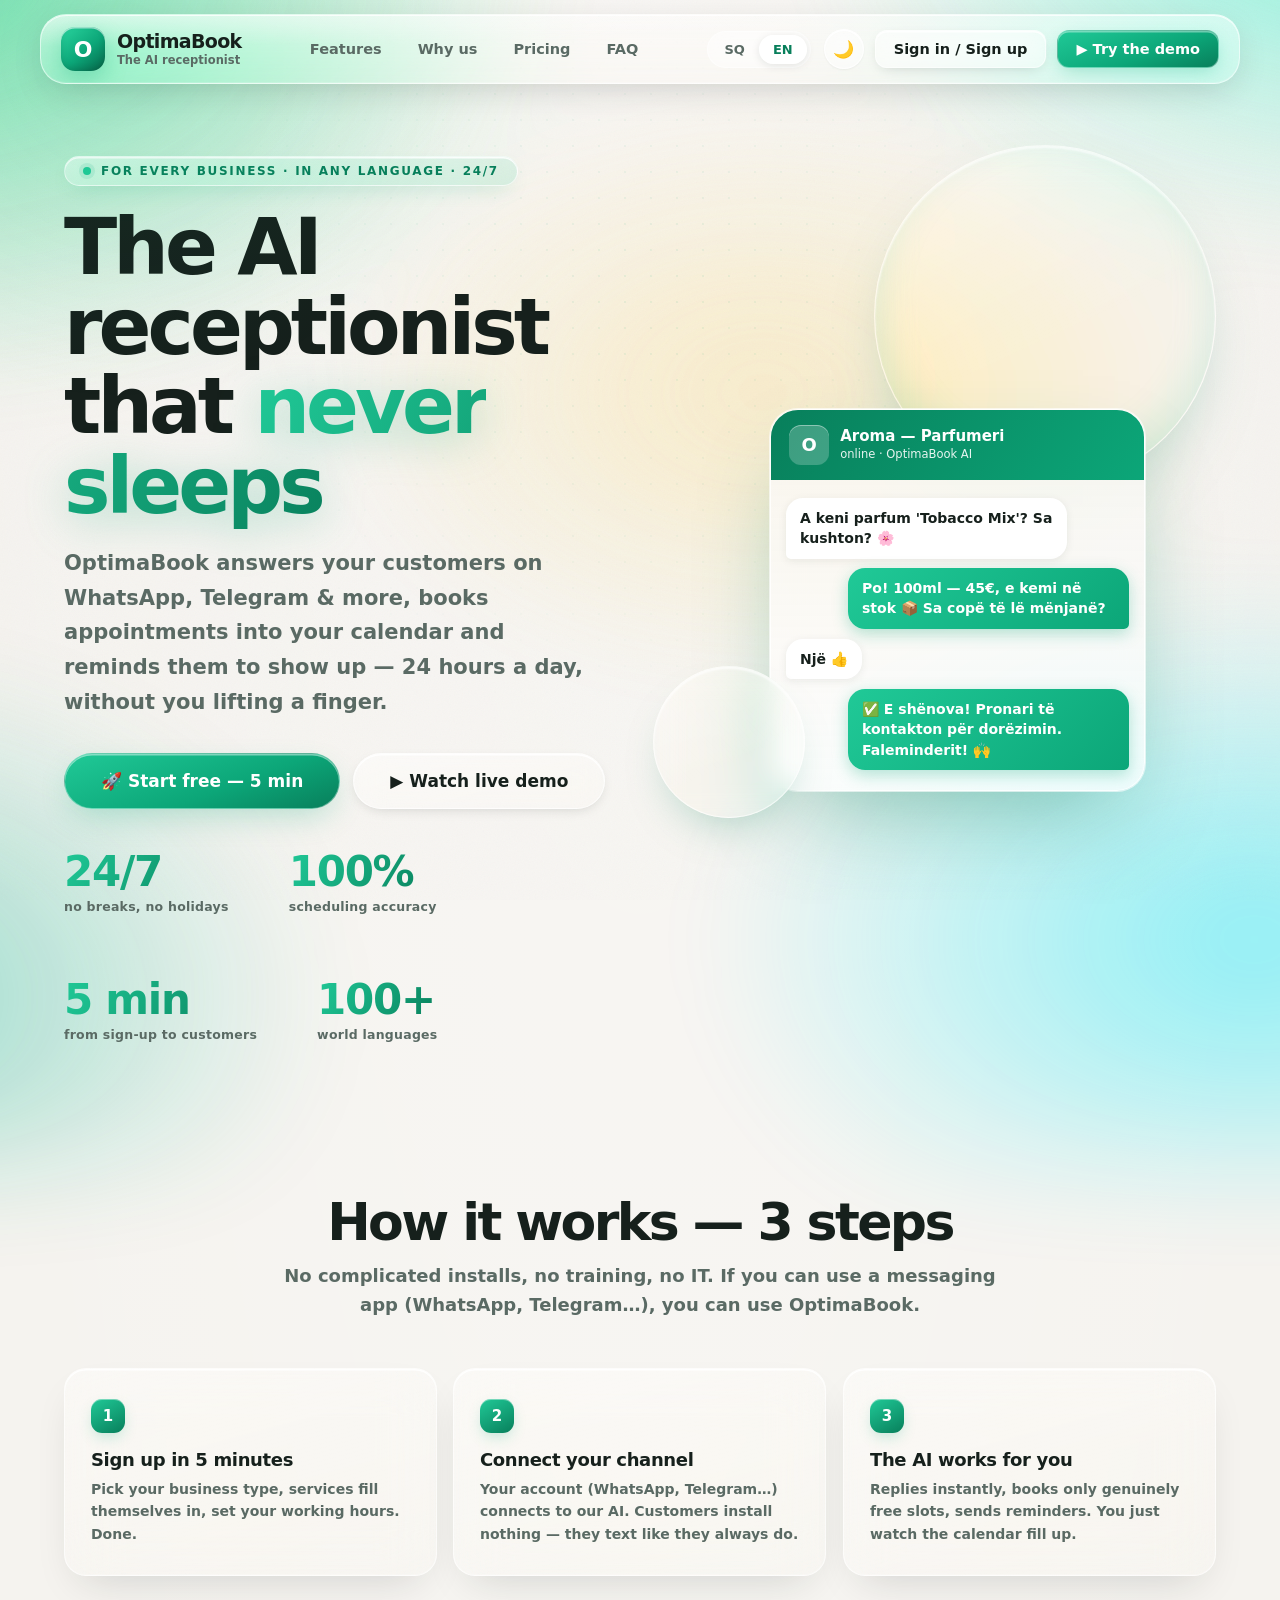
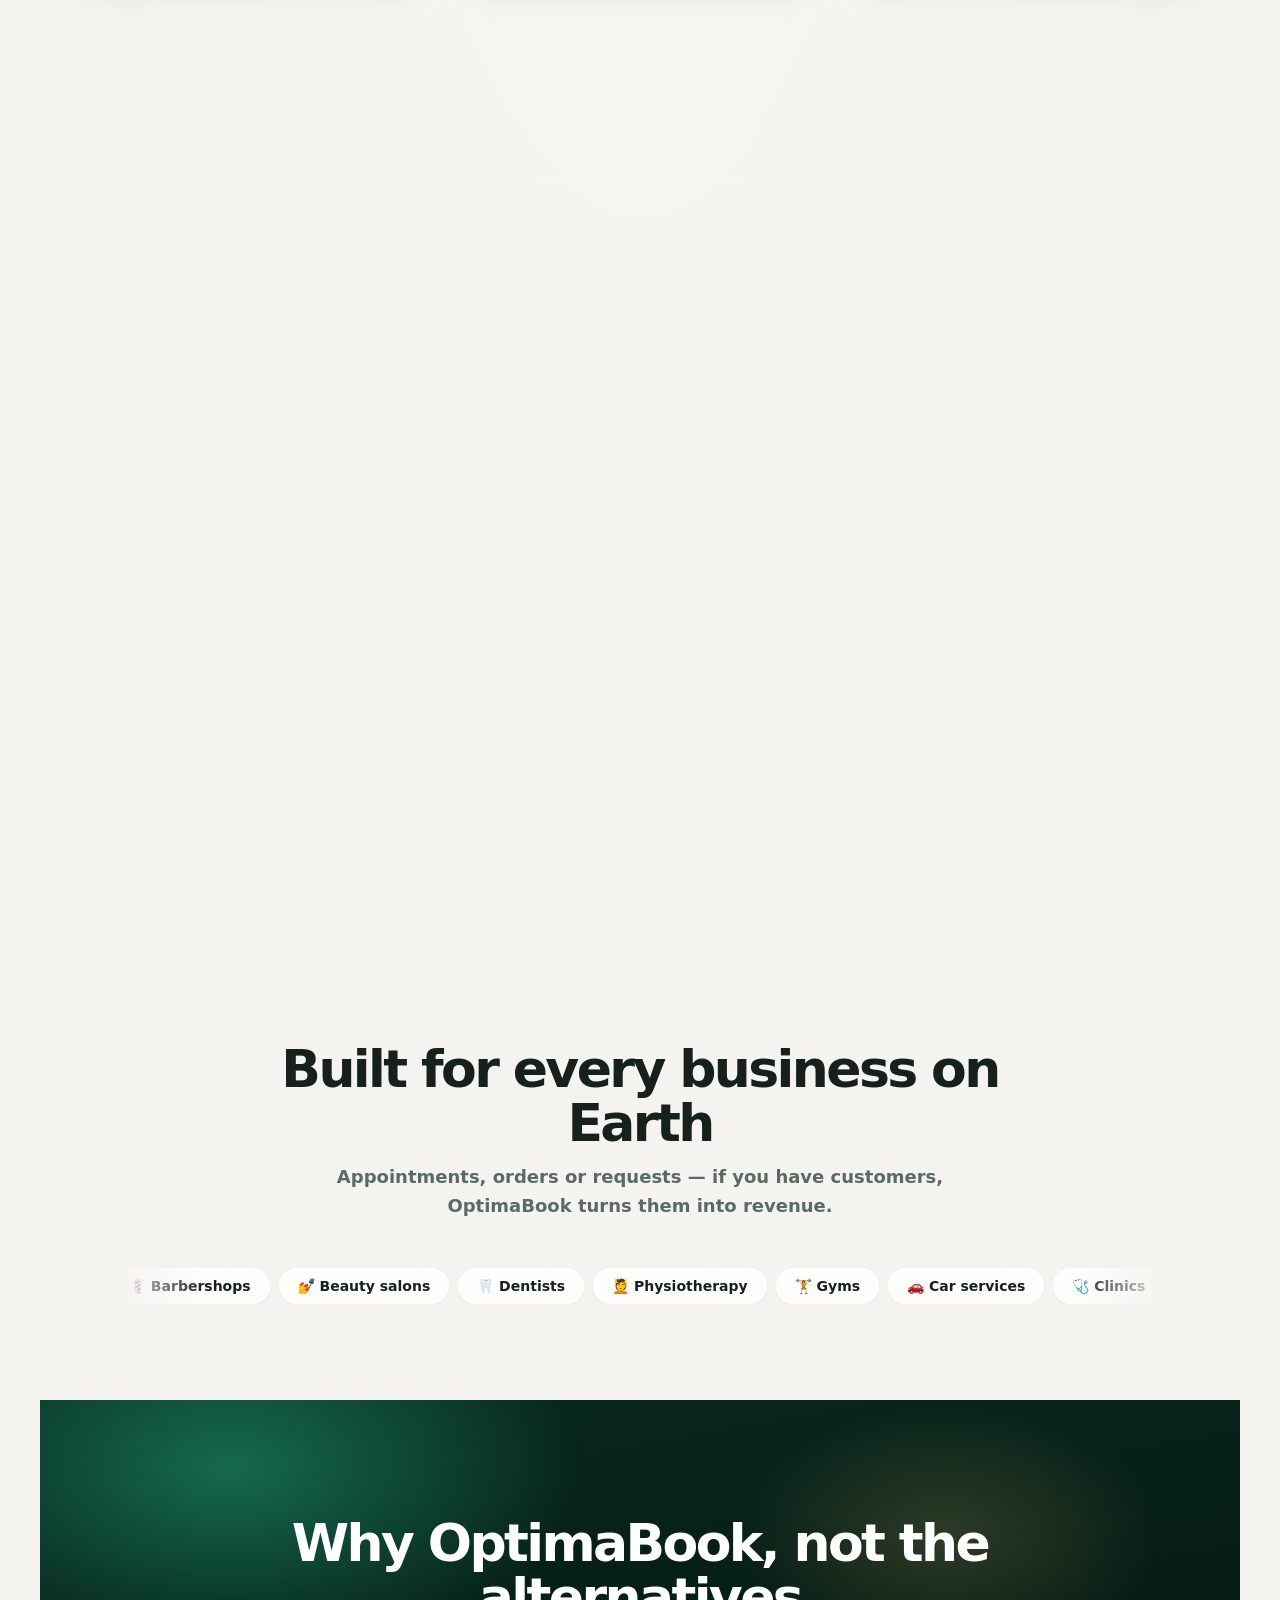
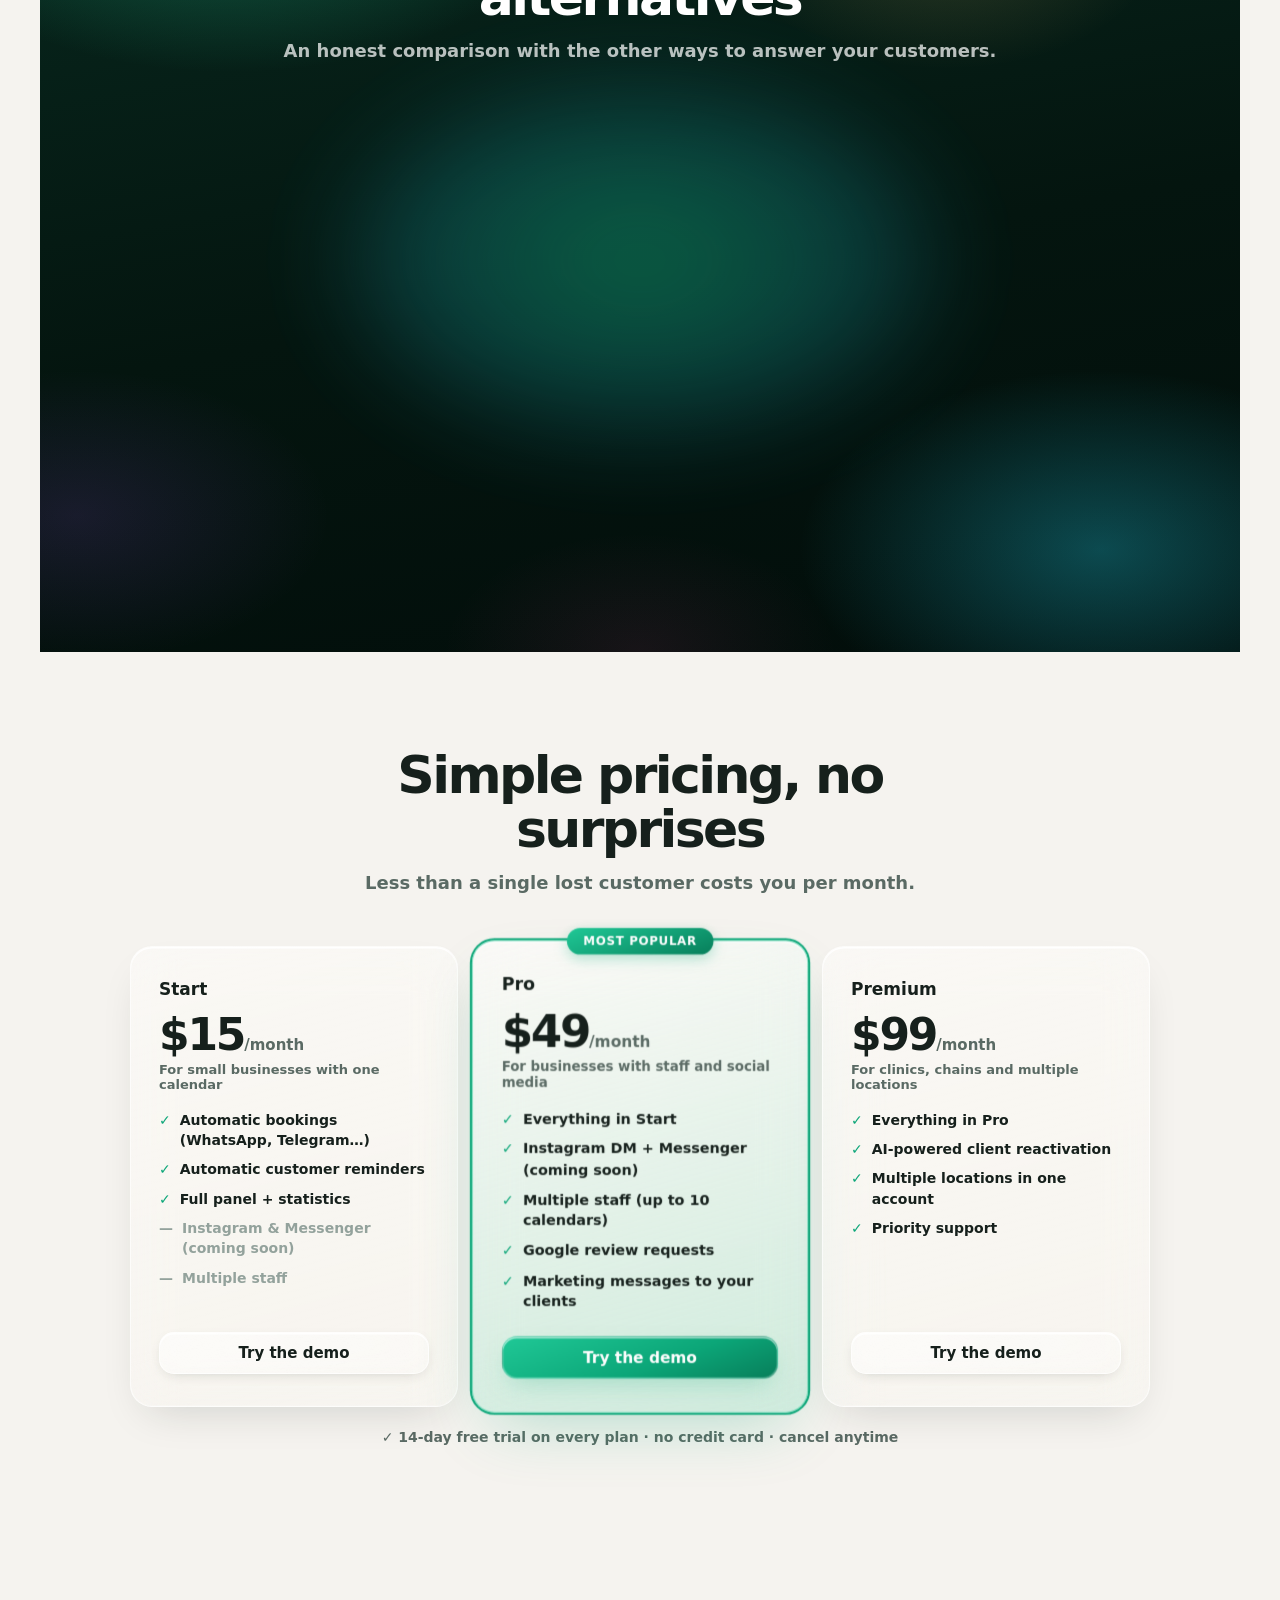
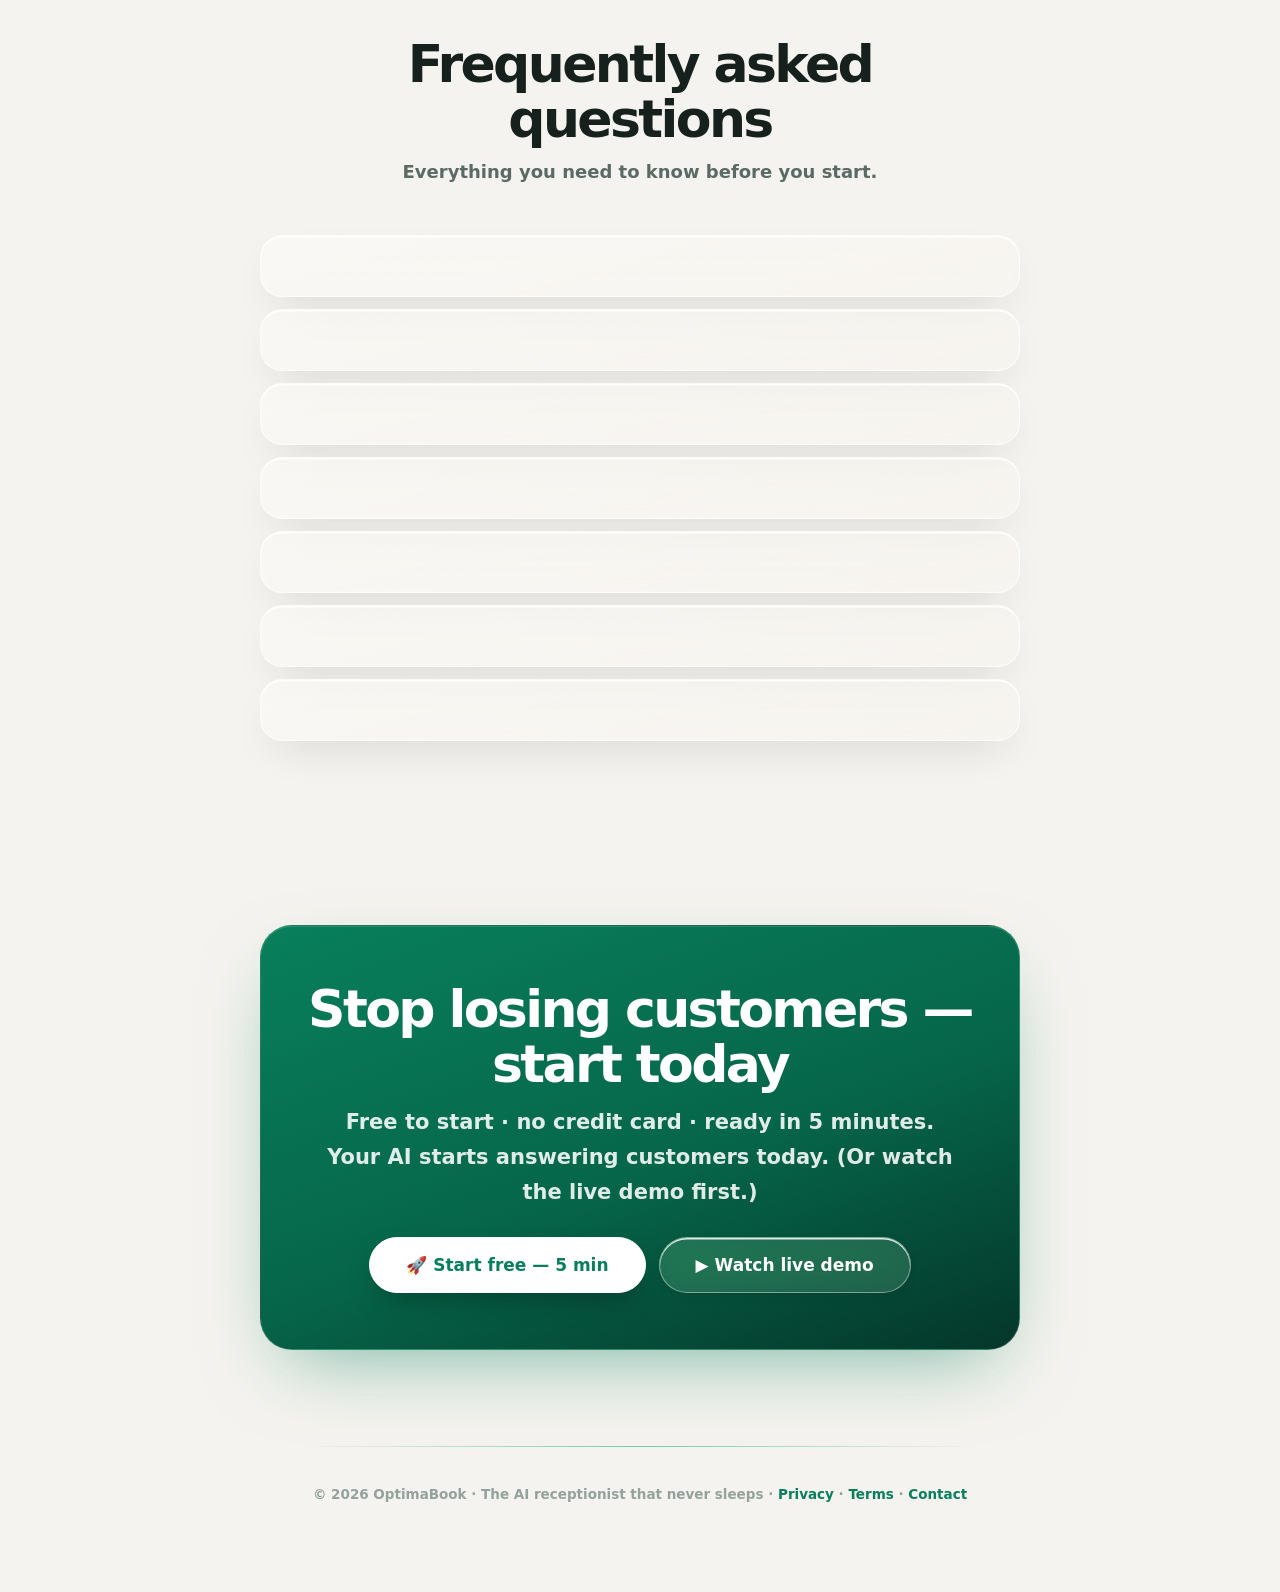
==== commit ececb9d0: "FAZA 3 - XHAMI PA LAG NE TELEFON + prefers-reduced-transparency. (1) index.html me ne fund merr traj" ====
--- a/index.html
+++ b/index.html
@@ -834,6 +834,38 @@
 /* Fokus i dukshëm për navigim me tastierë në krejt navin/menunë */
 .nav a:focus-visible,.nav button:focus-visible,.mmenu a:focus-visible,.mmenu button:focus-visible{
   outline:2.5px solid var(--accent);outline-offset:2px;border-radius:12px}
+
+/* ============================================================
+   ⚡ FAZA 3 — XHAMI PA LAG NË TELEFON (pointer:coarse)
+   Parimi (WebKit): backdrop-filter shton kalime renderimi — në ekran
+   të vogël blur i lartë S'DALLOHET me sy por kushton shumë GPU.
+   I njëjti trajtim që kanë faqet e panelit që nga v108.
+   DESKTOP-i (maus) mbetet PIKSEL-IDENTIK — rregullat vlejnë vetëm në prekje.
+   ============================================================ */
+@media (pointer:coarse){
+  .nav{-webkit-backdrop-filter:blur(16px) saturate(1.7);backdrop-filter:blur(16px) saturate(1.7)}
+  /* Kartat që kalojnë nën gisht gjatë scroll-it — burimi kryesor i lag-ut */
+  .step,.feat,.plan,.faq details,.glass-cta{-webkit-backdrop-filter:blur(12px) saturate(1.6);backdrop-filter:blur(12px) saturate(1.6)}
+  .stat{-webkit-backdrop-filter:blur(10px);backdrop-filter:blur(10px)}
+  .eyebrow,.btn:not(.primary){-webkit-backdrop-filter:blur(6px) saturate(1.5);backdrop-filter:blur(6px) saturate(1.5)}
+  /* Kontrollet BRENDA navit: xhami i navit i ngrin vetë → blur i tyre i dyfishtë = kosto pa dobi */
+  .nav .btn:not(.primary),.nav .lang,.nav .theme-toggle,.nav-burger{-webkit-backdrop-filter:none;backdrop-filter:none}
+  /* Telefoni demo në hero: lundrimi i pafund MBI xham = ri-kampionim çdo kuadër → statik në prekje */
+  .chat{animation:none;-webkit-backdrop-filter:blur(14px) saturate(1.6);backdrop-filter:blur(14px) saturate(1.6)}
+  /* Thjerrëzat dekorative (duken vetëm në tablet >900px): pa animacion, blur i lehtë */
+  .hero::after,.hero-demo::before{animation:none;-webkit-backdrop-filter:blur(8px) saturate(1.5);backdrop-filter:blur(8px) saturate(1.5)}
+}
+
+/* Përdoruesi ka kërkuar në sistem "më pak transparencë" (a11y) → xham opak, zero blur */
+@media (prefers-reduced-transparency: reduce){
+  .nav,.chat,.stat,.step,.feat,.plan,.faq details,.glass-cta,.eyebrow,.mmenu-panel{
+    -webkit-backdrop-filter:none;backdrop-filter:none;background:rgba(255,255,255,.96)}
+  :root[data-theme="dark"] .nav,:root[data-theme="dark"] .chat,:root[data-theme="dark"] .stat,
+  :root[data-theme="dark"] .step,:root[data-theme="dark"] .feat,:root[data-theme="dark"] .plan,
+  :root[data-theme="dark"] .faq details,:root[data-theme="dark"] .glass-cta,:root[data-theme="dark"] .eyebrow,
+  :root[data-theme="dark"] .mmenu-panel{background:rgba(16,24,21,.97)}
+  .hero::after,.hero-demo::before{display:none}
+}
 </style>
 </head>
 <body>
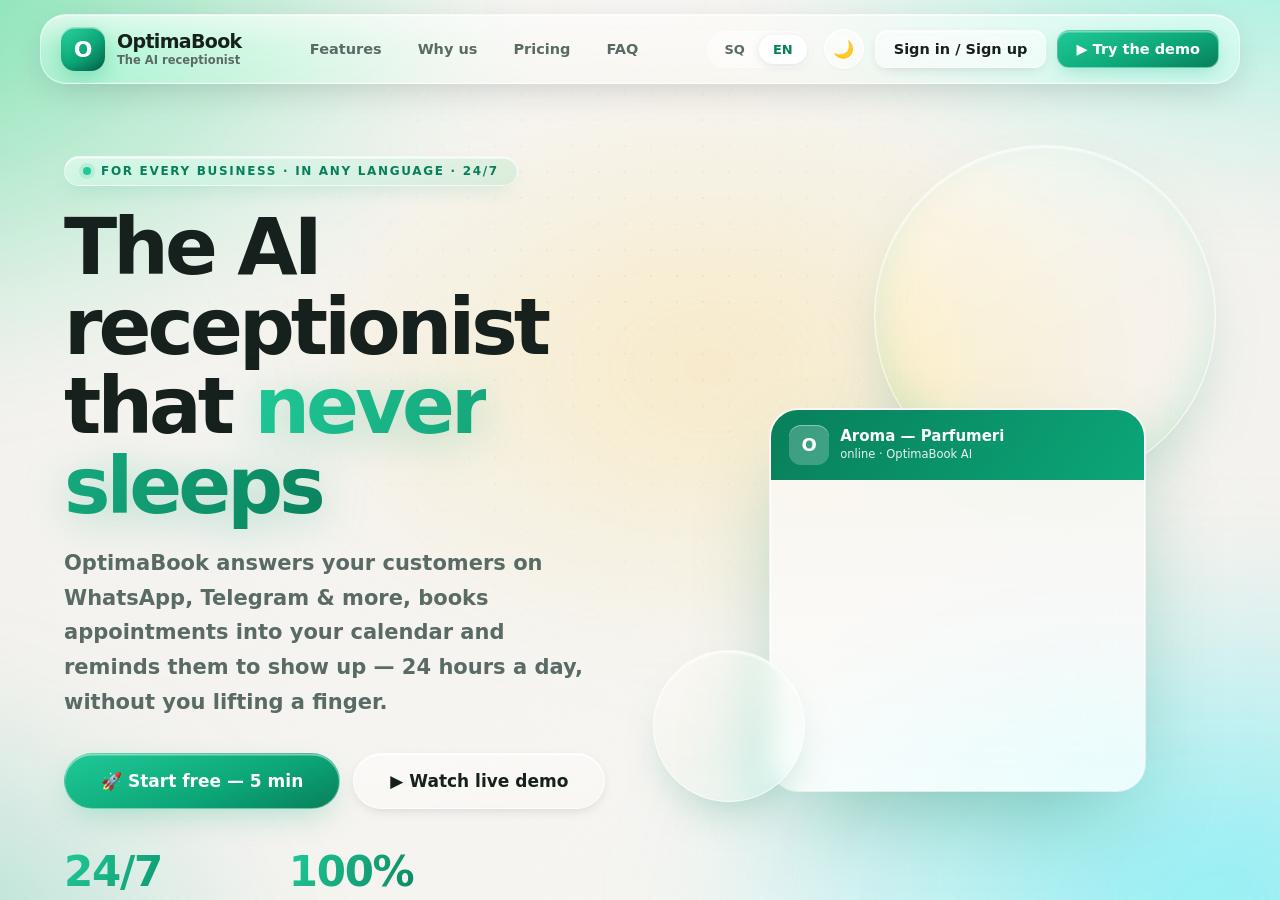
==== commit 56596577: "4 PERMIRESIME NJEHERESH (auditimi i plote): mburoja e kuotes + ikonat PWA + posteri QR + WEB PUSH. (" ====
--- a/index.html
+++ b/index.html
@@ -23,6 +23,7 @@
 <meta name="twitter:description" content="Bookings, reminders and customer chat on WhatsApp, Telegram & more — fully automatic, 24/7, in any language.">
 <link rel="canonical" href="https://optimabook05-creator.github.io/">
 <link rel="icon" href="icon.svg" type="image/svg+xml">
+<link rel="apple-touch-icon" href="apple-touch-icon.png">
 <link rel="manifest" href="manifest.json">
 <meta name="theme-color" content="#0ca678">
 <script type="application/ld+json">
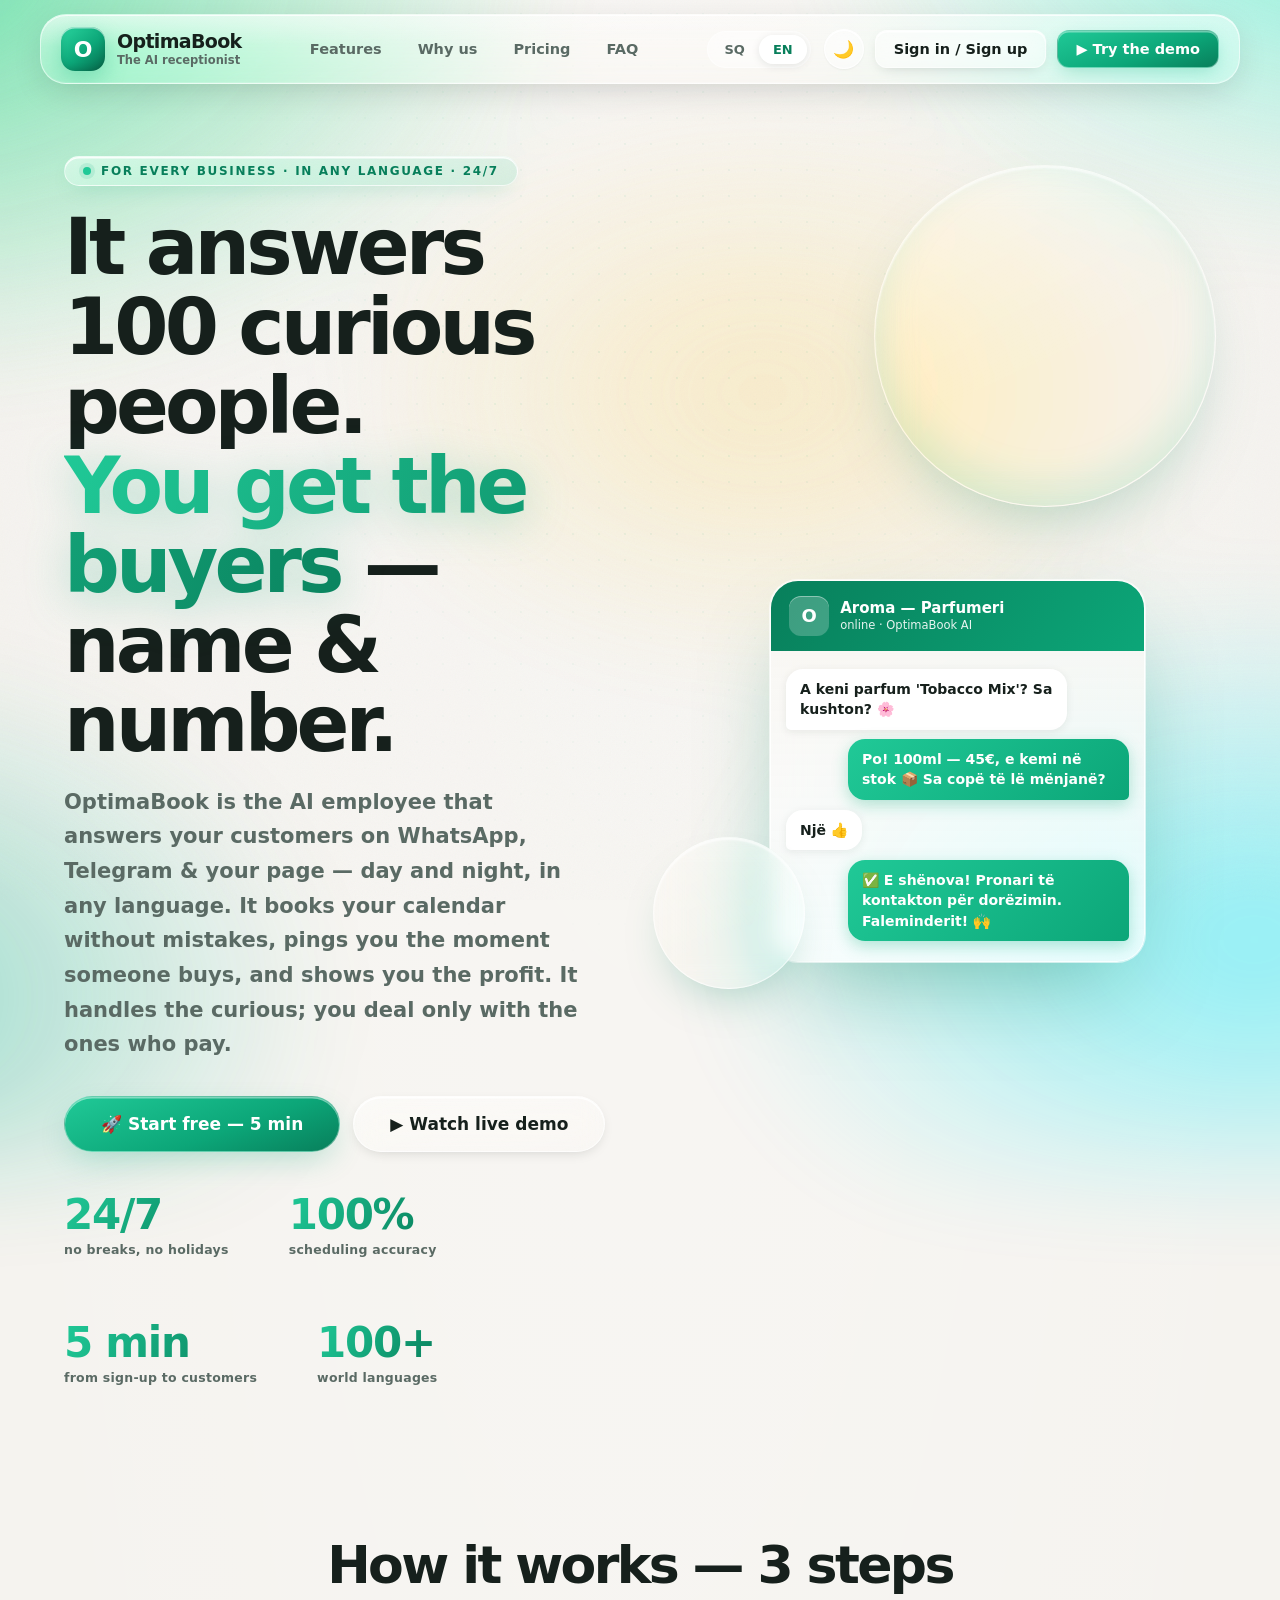
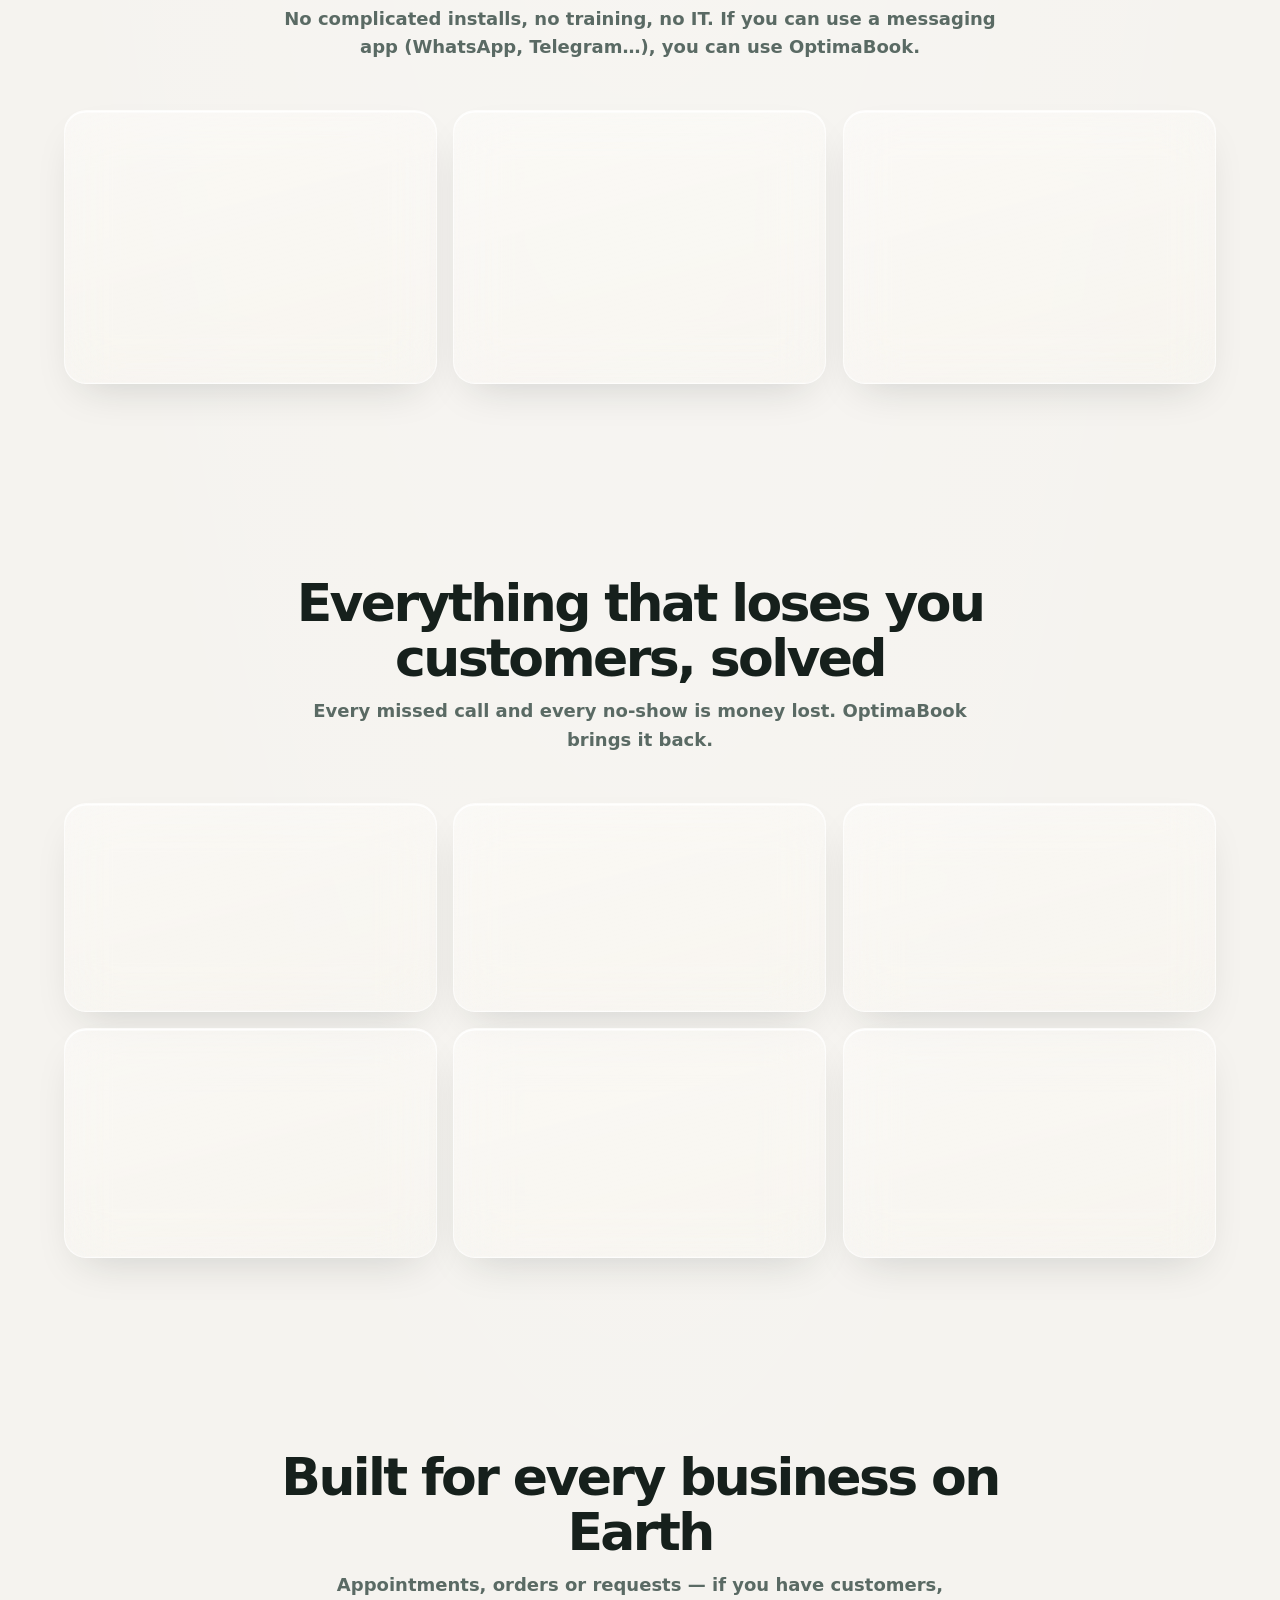
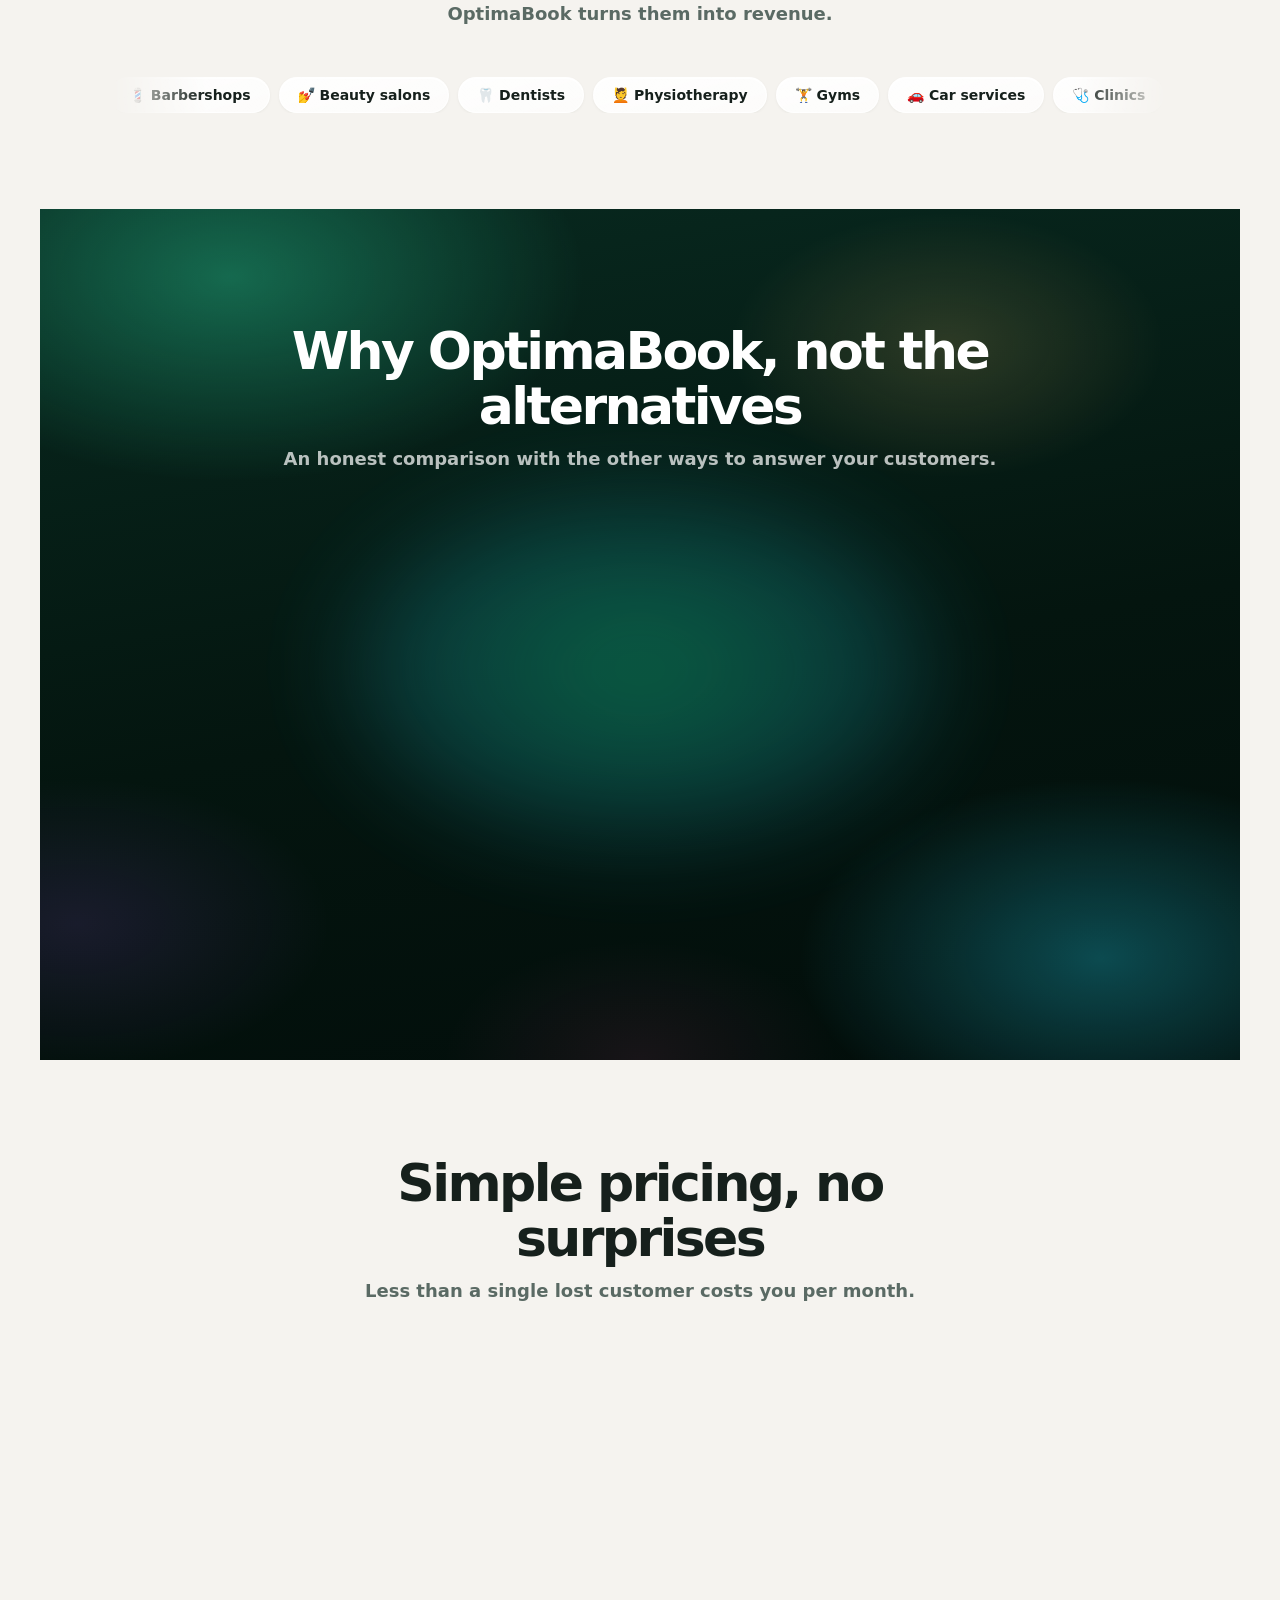
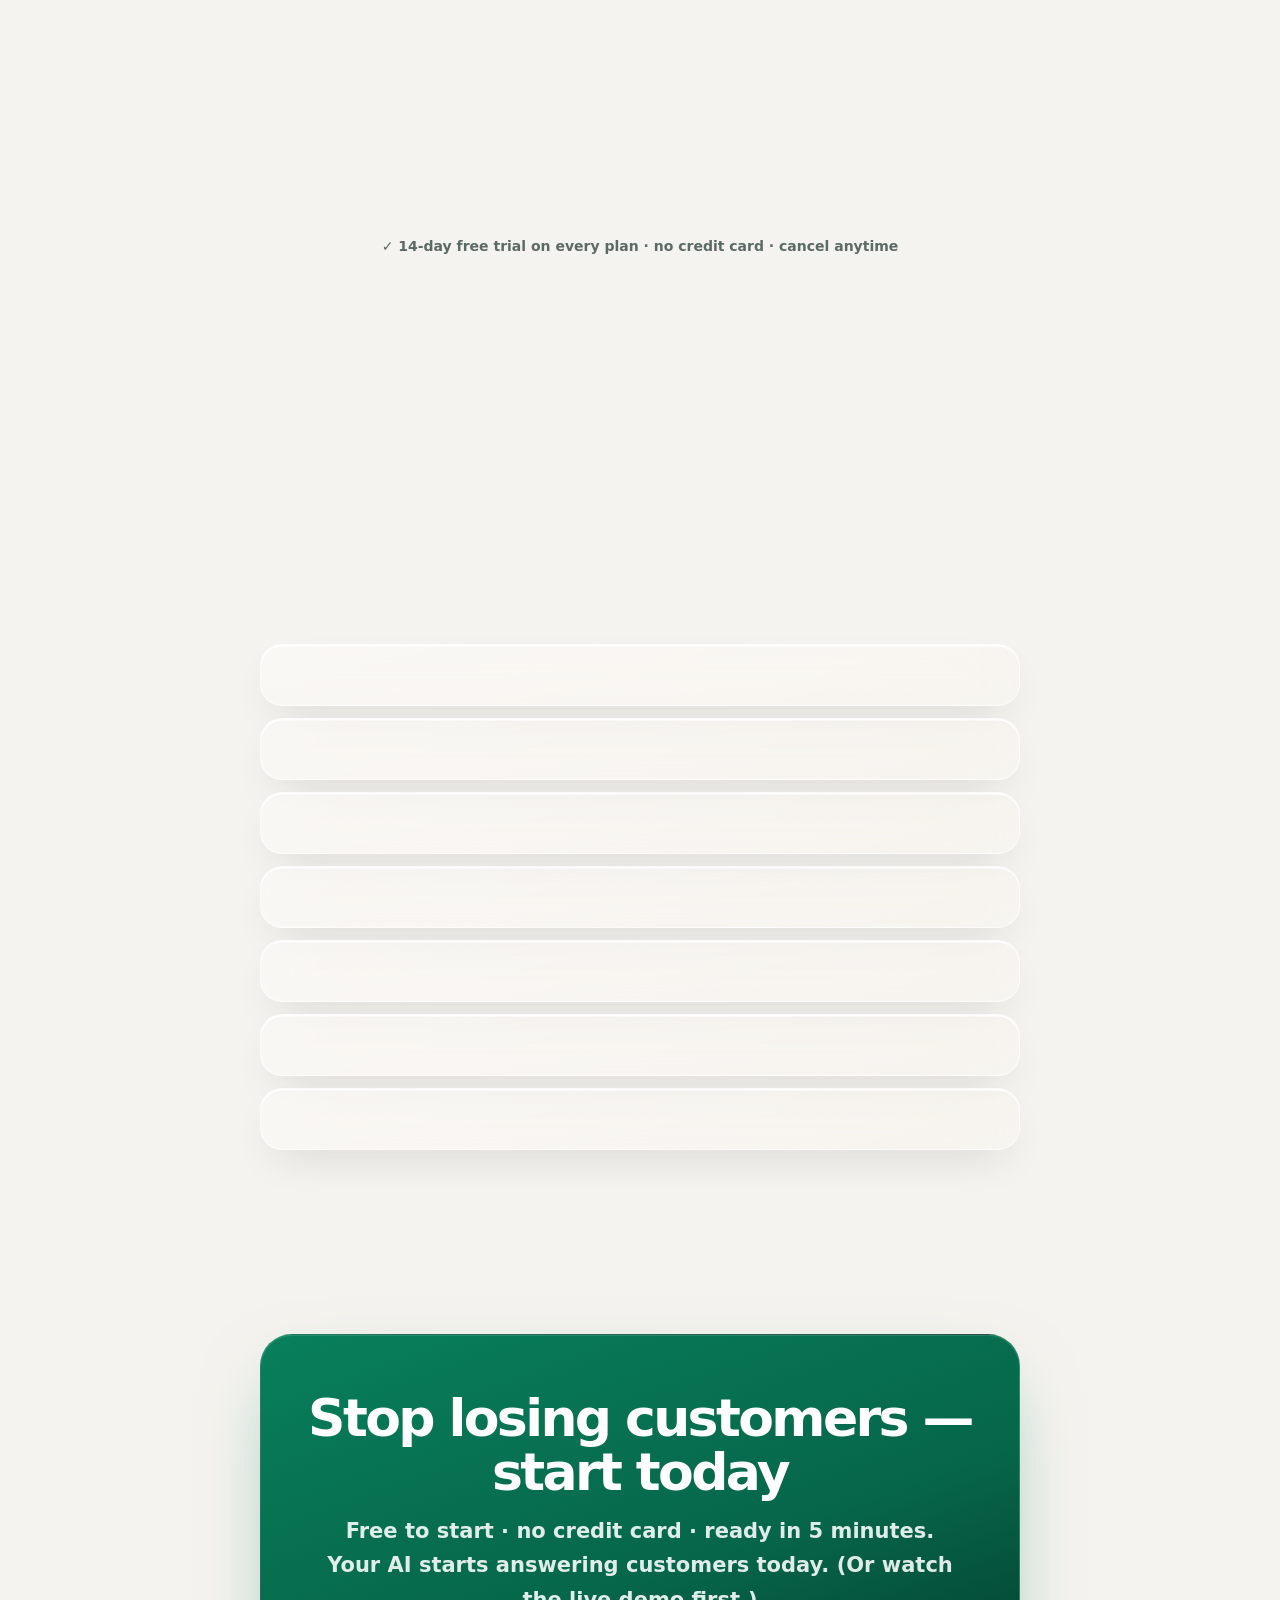
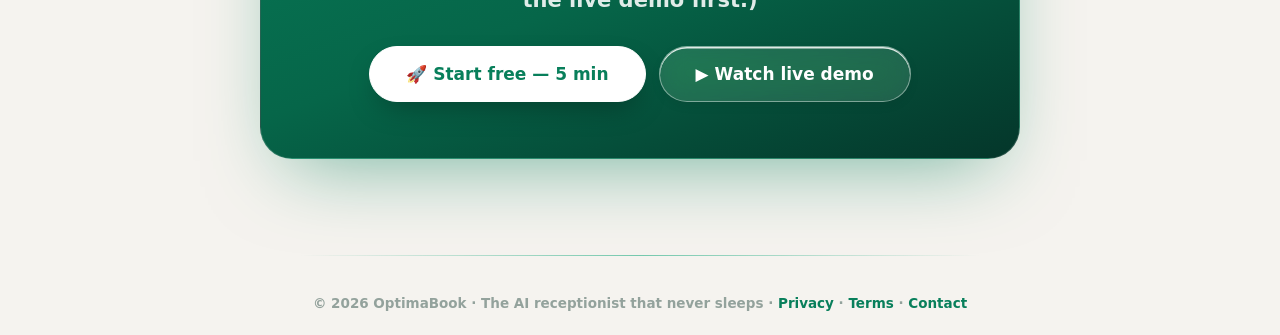
==== commit 81e6ce82: "AUDIT PIKA 1 (D5+D6): heroja me fjaline e parase + RAPORTI JAVOR I VLERES. (1) HERO index.html (SQ+E" ====
--- a/index.html
+++ b/index.html
@@ -1106,8 +1106,8 @@
     brandTag: "Recepsionisti AI", navFeatures: "Veçoritë", navPricing: "Çmimet", navFaq: "FAQ",
     navWhy: "Pse ne", skipLink: "Kalo te përmbajtja",
     eyebrow: "Për çdo biznes · Në çdo gjuhë · 24/7",
-    h1html: 'Recepsionisti AI që <span class="grad">nuk fle kurrë</span>',
-    sub: "OptimaBook i përgjigjet klientëve të tu në WhatsApp, Telegram e më shumë, rezervon takimet në kalendarin tënd dhe u kujton që të vijnë — 24 orë në ditë, pa lëvizur ti gishtin.",
+    h1html: 'Ai u përgjigjet 100 kureshtarëve.<br><span class="grad">Ti merr blerësit</span> — me emër e numër.',
+    sub: "OptimaBook është punonjësi AI që u përgjigjet klientëve të tu në WhatsApp, Telegram e faqen tënde — natë e ditë, në çdo gjuhë. Rezervon në kalendar pa gabime, të njofton në çast kur dikush blen dhe të tregon fitimin. Kureshtarët i mban ai; ti merresh vetëm me ata që paguajnë.",
     ctaStart: "🚀 Fillo falas — 5 min", ctaDemo: "▶ Shiko demon live", ctaPricing: "Shiko çmimet",
     s1: "pa pushim, pa pushime", s2: "saktësi e orareve", s3: "nga regjistrimi te klientët", s4: "gjuhë të botës",
     howH: "Si funksionon — 3 hapa",
@@ -1156,8 +1156,8 @@
     brandTag: "The AI receptionist", navFeatures: "Features", navPricing: "Pricing", navFaq: "FAQ",
     navWhy: "Why us", skipLink: "Skip to content",
     eyebrow: "For every business · In any language · 24/7",
-    h1html: 'The AI receptionist that <span class="grad">never sleeps</span>',
-    sub: "OptimaBook answers your customers on WhatsApp, Telegram & more, books appointments into your calendar and reminds them to show up — 24 hours a day, without you lifting a finger.",
+    h1html: 'It answers 100 curious people.<br><span class="grad">You get the buyers</span> — name & number.',
+    sub: "OptimaBook is the AI employee that answers your customers on WhatsApp, Telegram & your page — day and night, in any language. It books your calendar without mistakes, pings you the moment someone buys, and shows you the profit. It handles the curious; you deal only with the ones who pay.",
     ctaStart: "🚀 Start free — 5 min", ctaDemo: "▶ Watch live demo", ctaPricing: "See pricing",
     s1: "no breaks, no holidays", s2: "scheduling accuracy", s3: "from sign-up to customers", s4: "world languages",
     howH: "How it works — 3 steps",
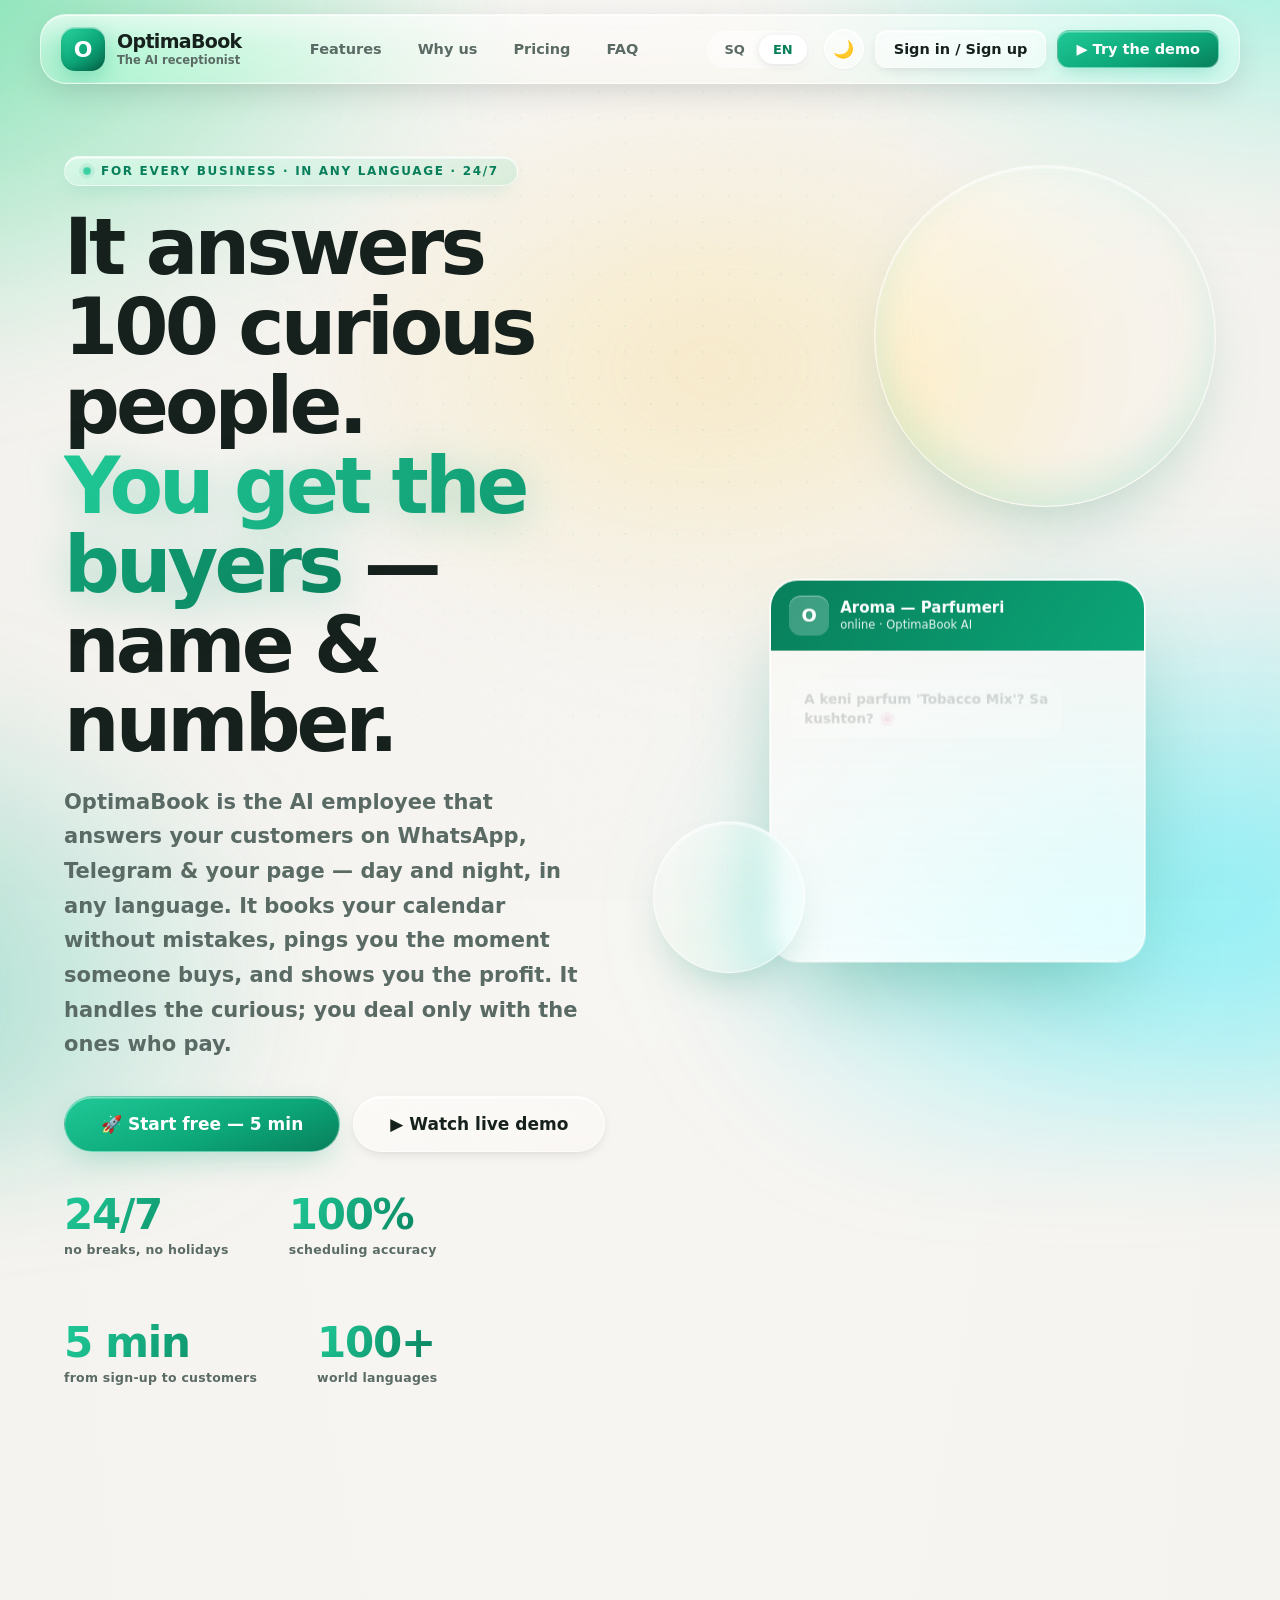
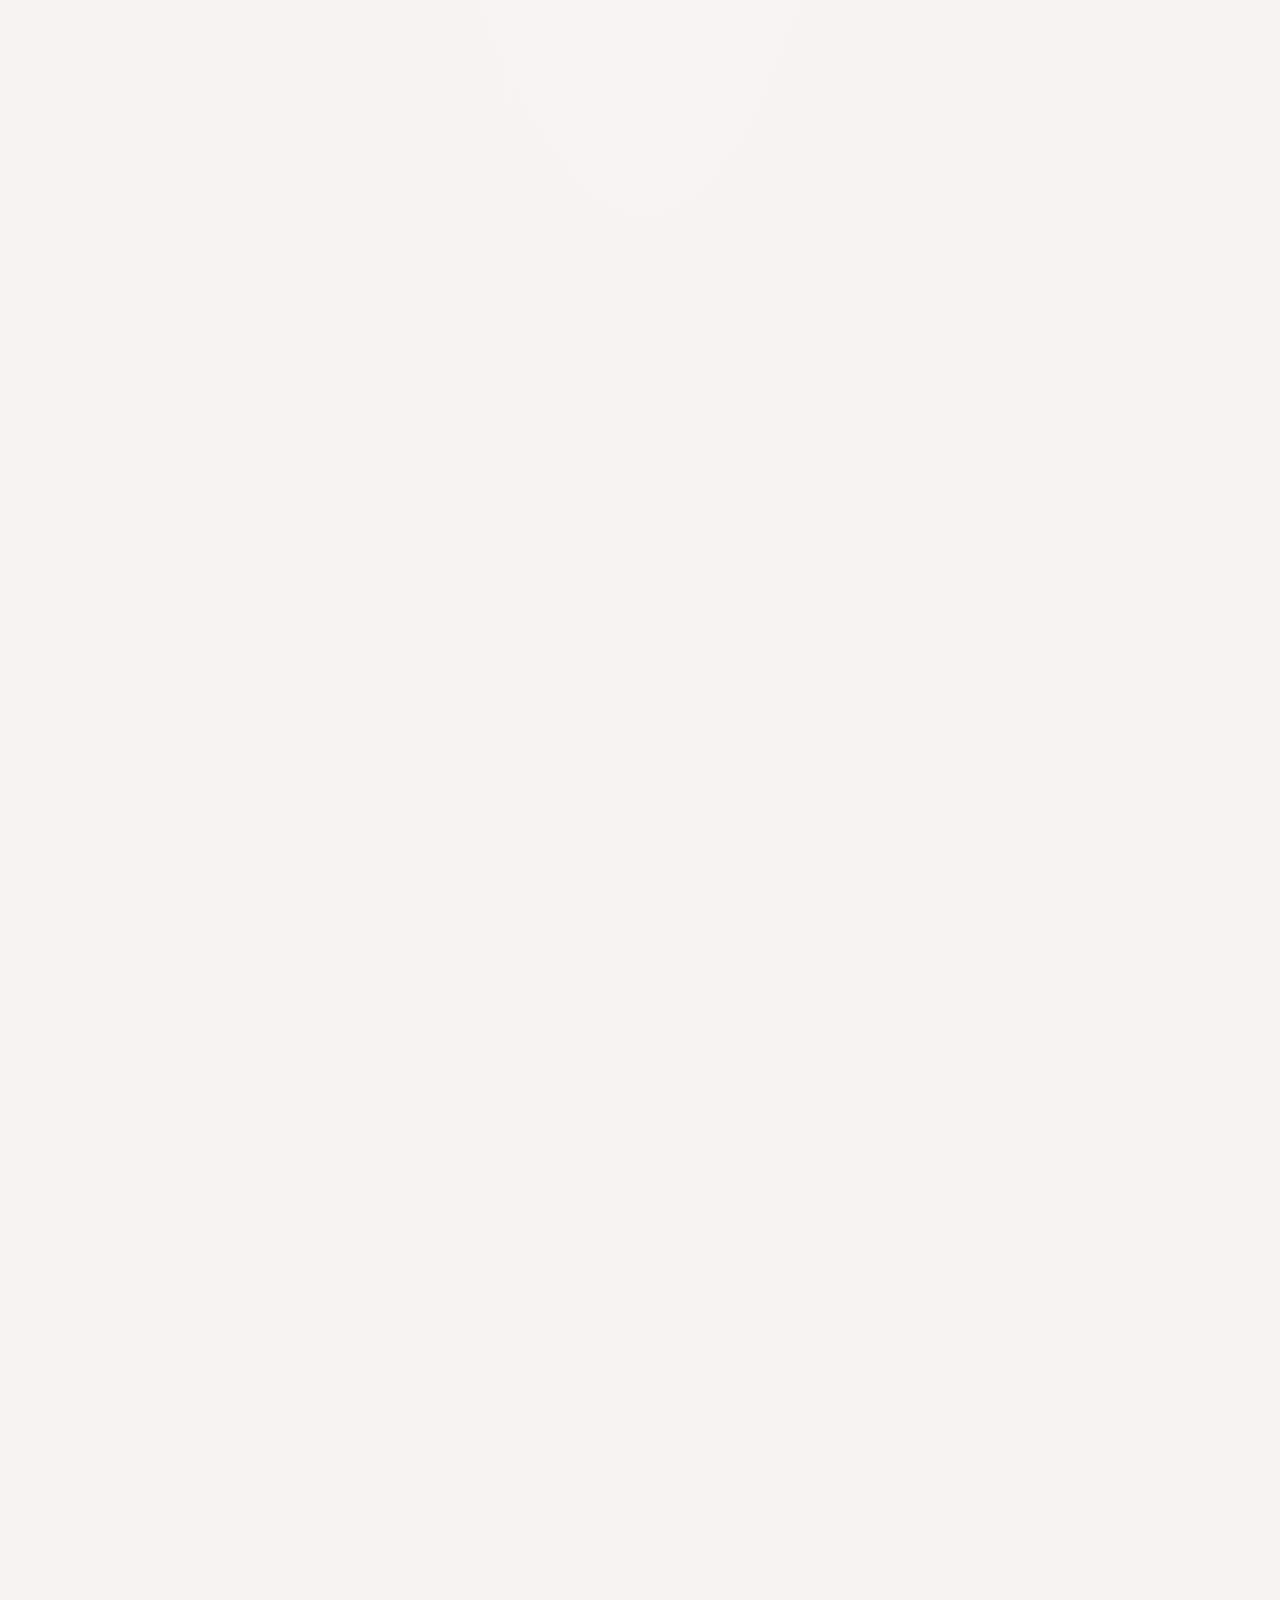
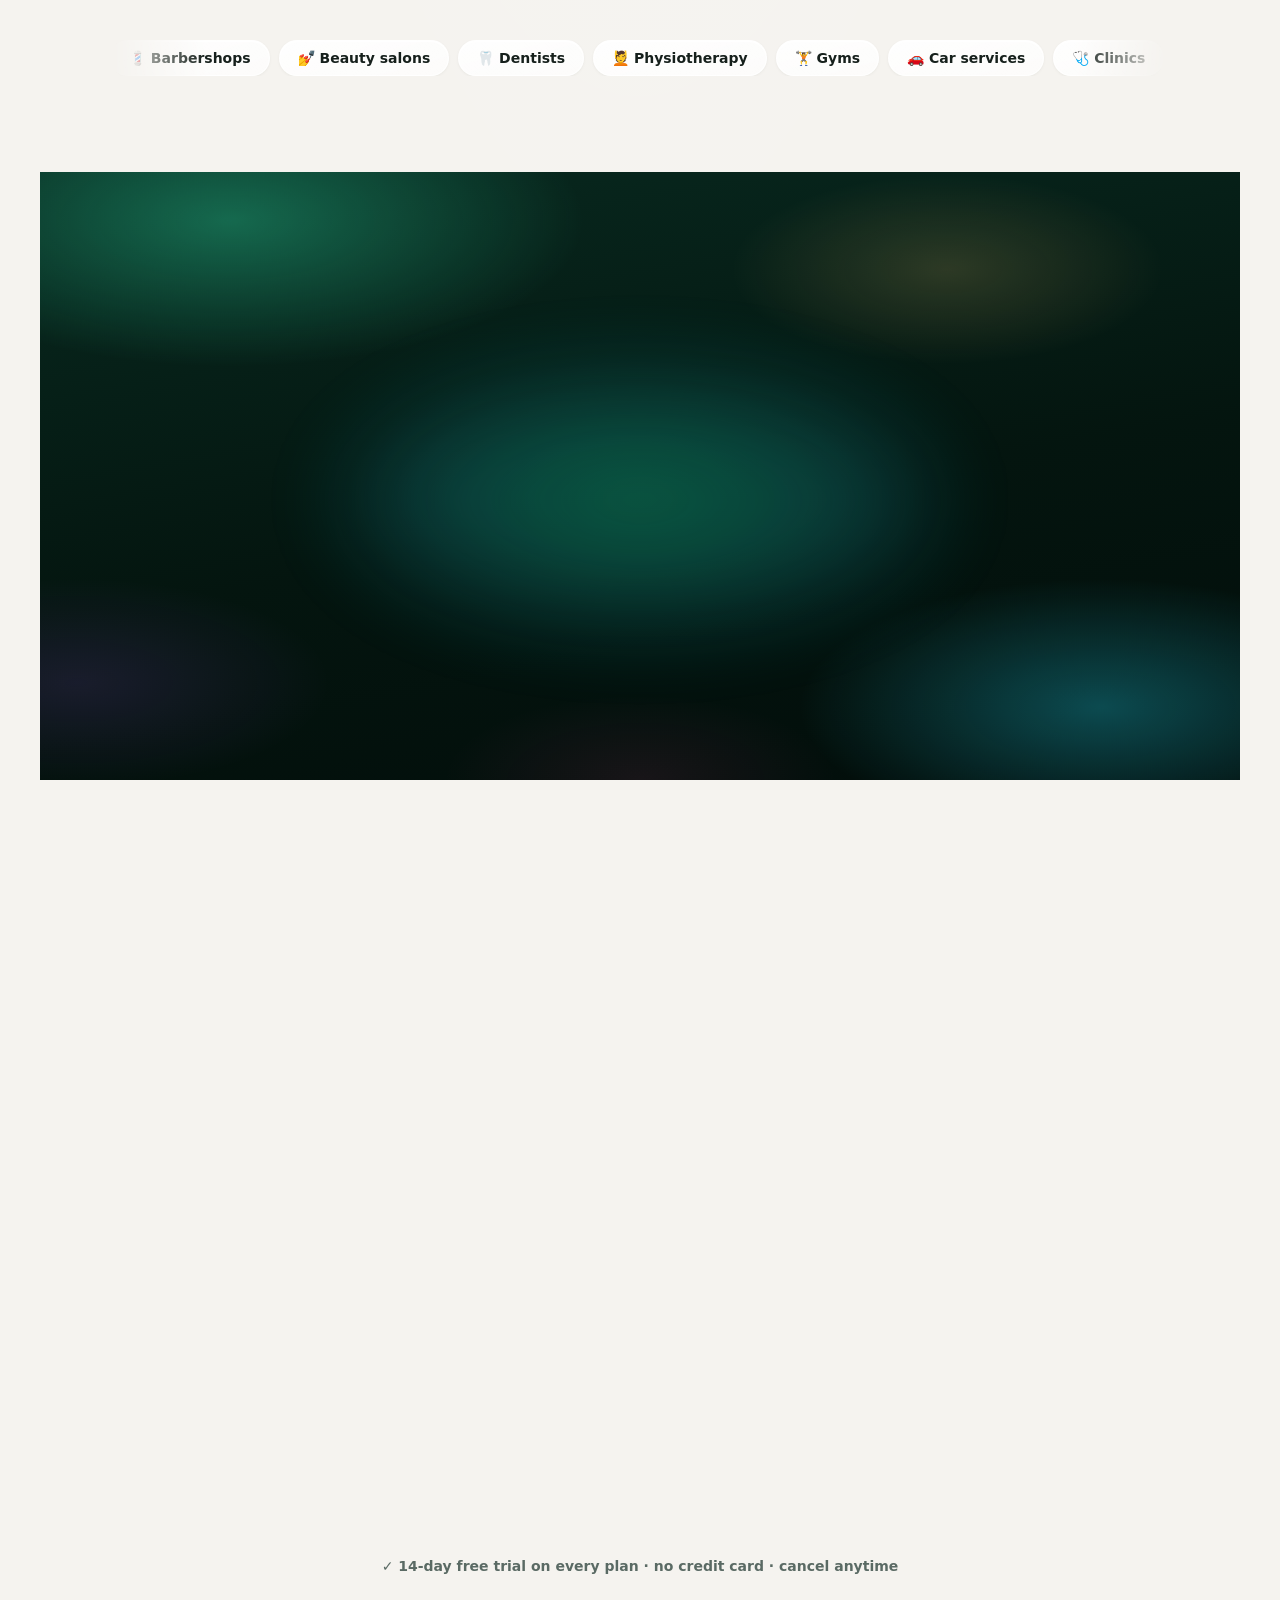
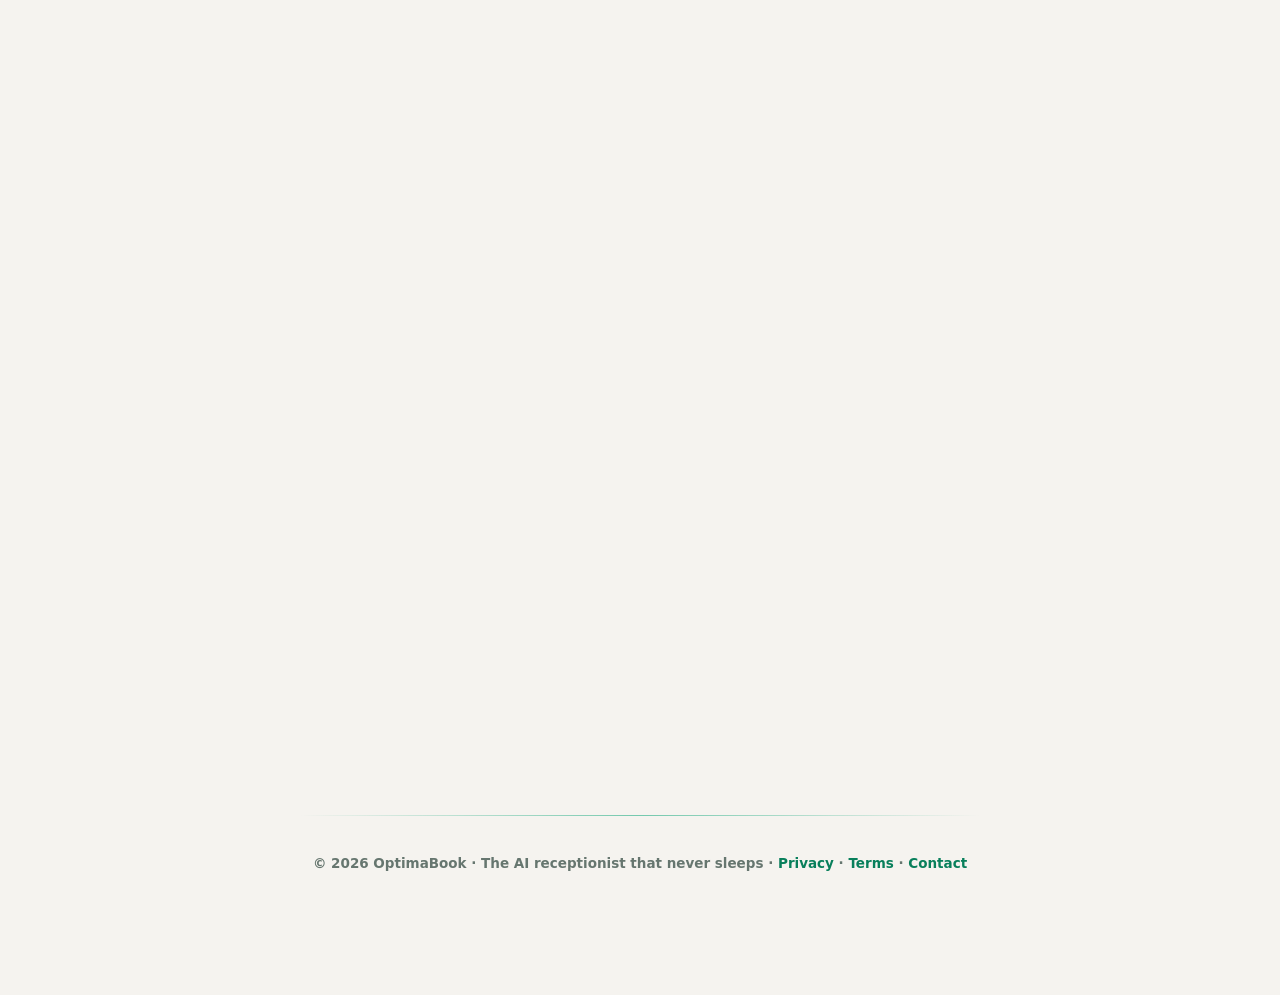
==== commit 8473f925: "AUDIT PIKAT 2-7 NJEHERESH: siguria + shabllonet AI + lidhja 1-klik + "Dita ime" + gjendjet e butonav" ====
--- a/index.html
+++ b/index.html
@@ -64,7 +64,7 @@
   --sp-24: 24px; --sp-28: 28px; --sp-32: 32px; --sp-36: 36px; --sp-40: 40px;
   --sp-48: 48px; --sp-56: 56px; --sp-64: 64px;
 
-  --milk:#f5f3ef; --ink:#16201c; --ink-soft:#5a6a64; --ink-faint:#93a29c;
+  --milk:#f5f3ef; --ink:#16201c; --ink-soft:#5a6a64; --ink-faint:#66766f;
   --glass:rgba(255,255,255,.55); --glass-strong:rgba(255,255,255,.72);
   --glass-edge:rgba(255,255,255,.75);
   --accent:#0ca678; --accent-deep:#087f5b; --accent-bright:#20c997;
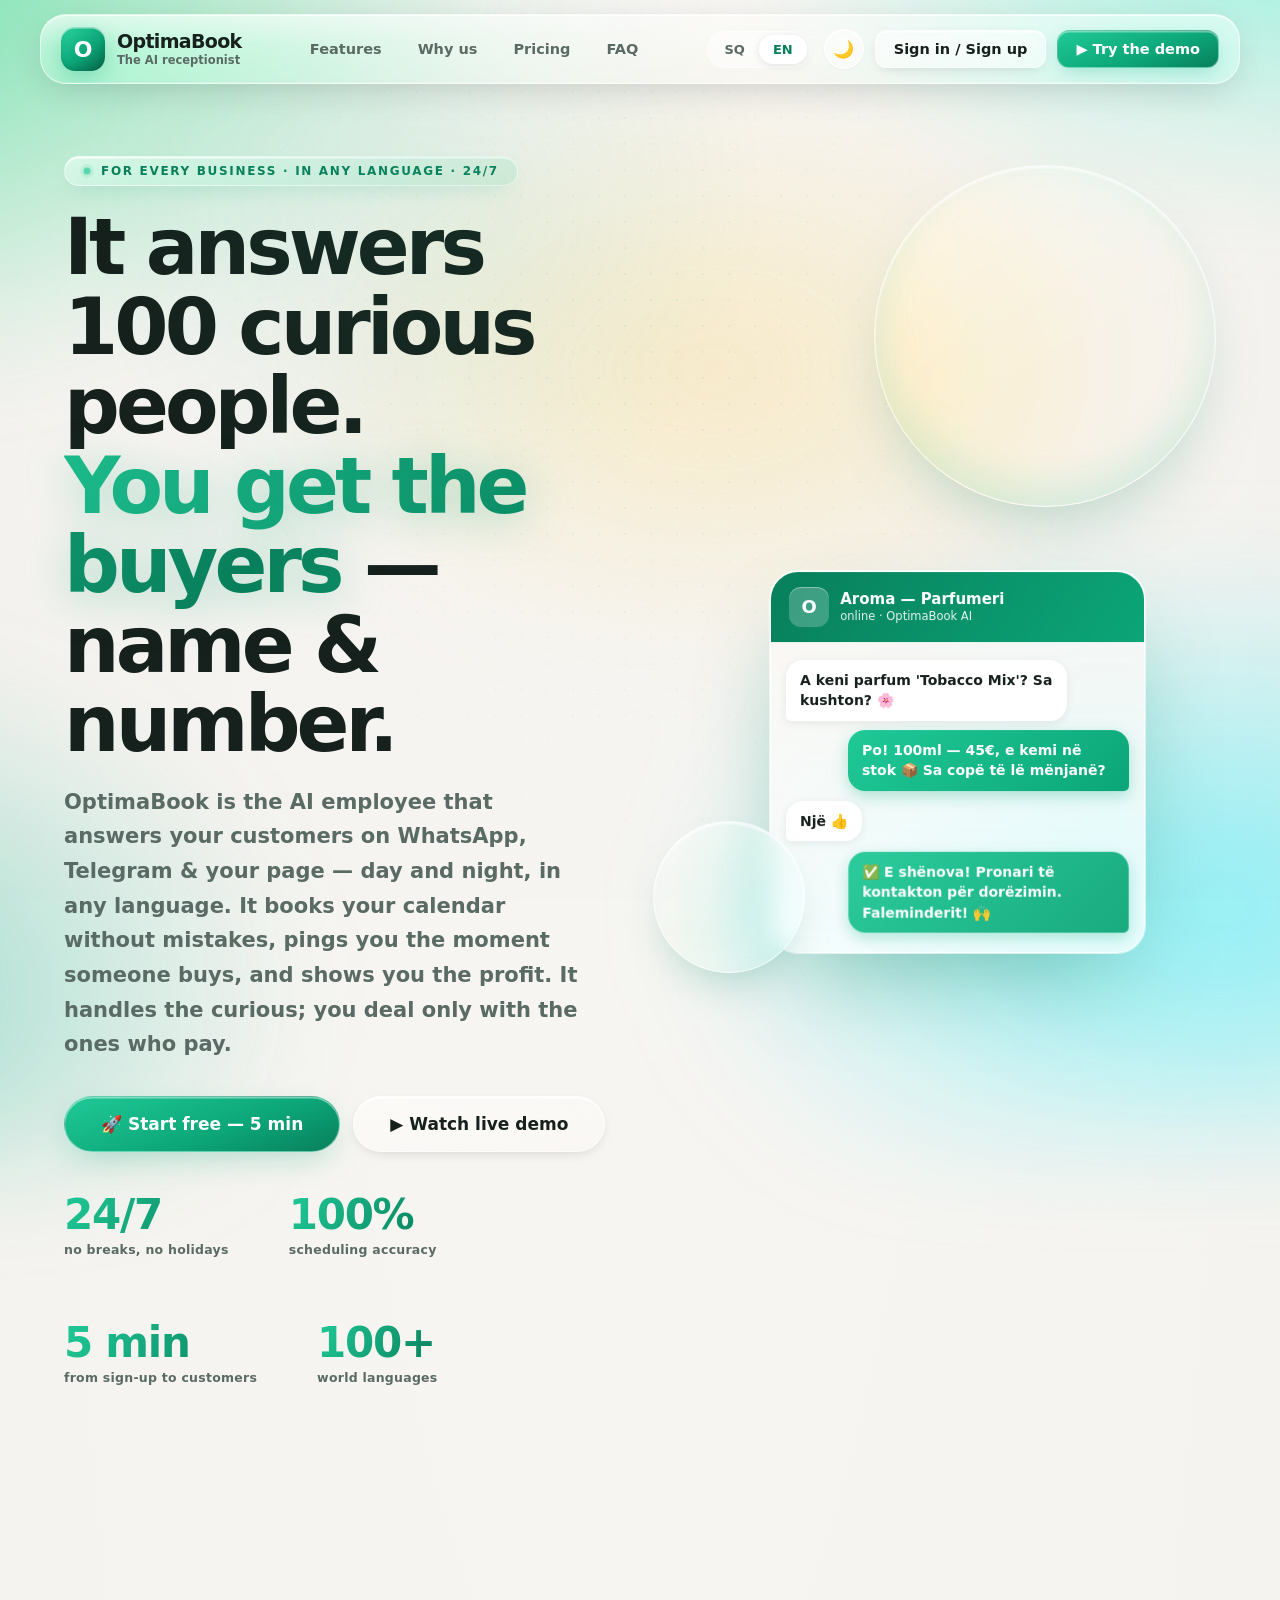
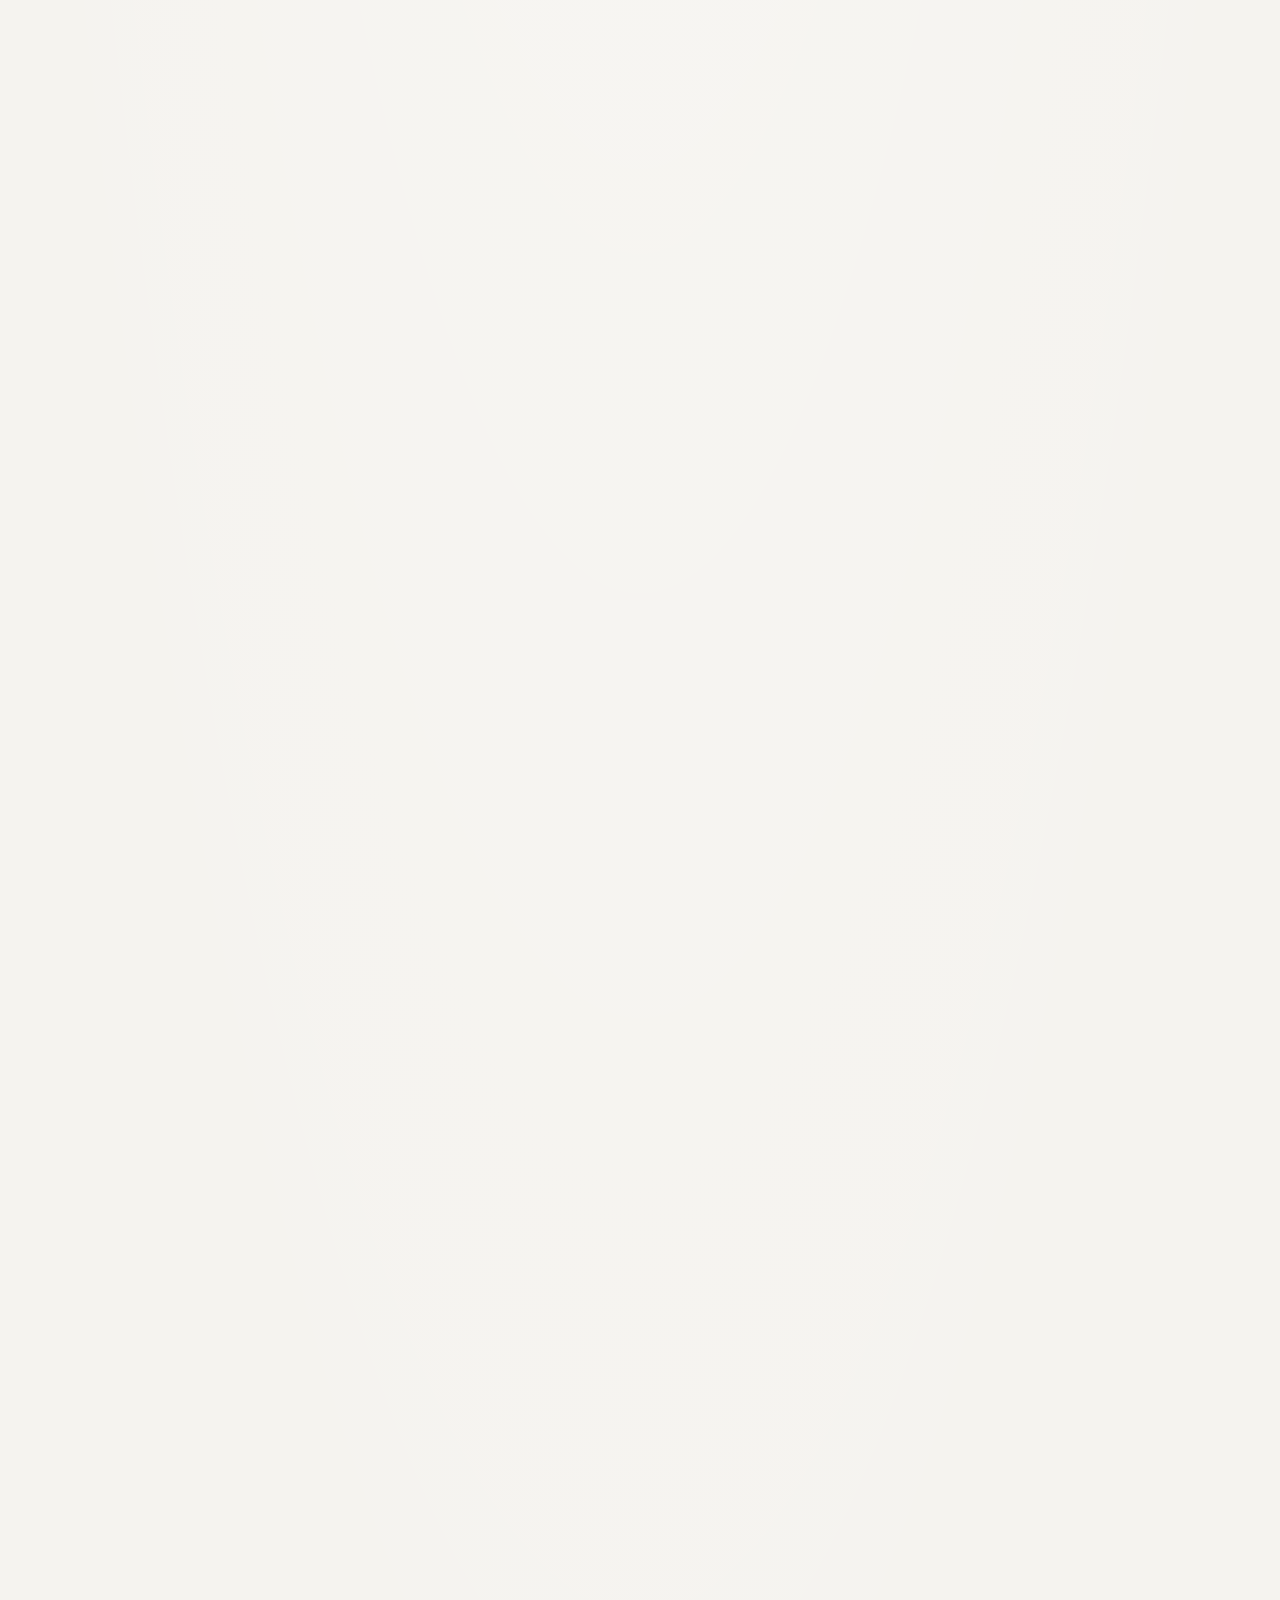
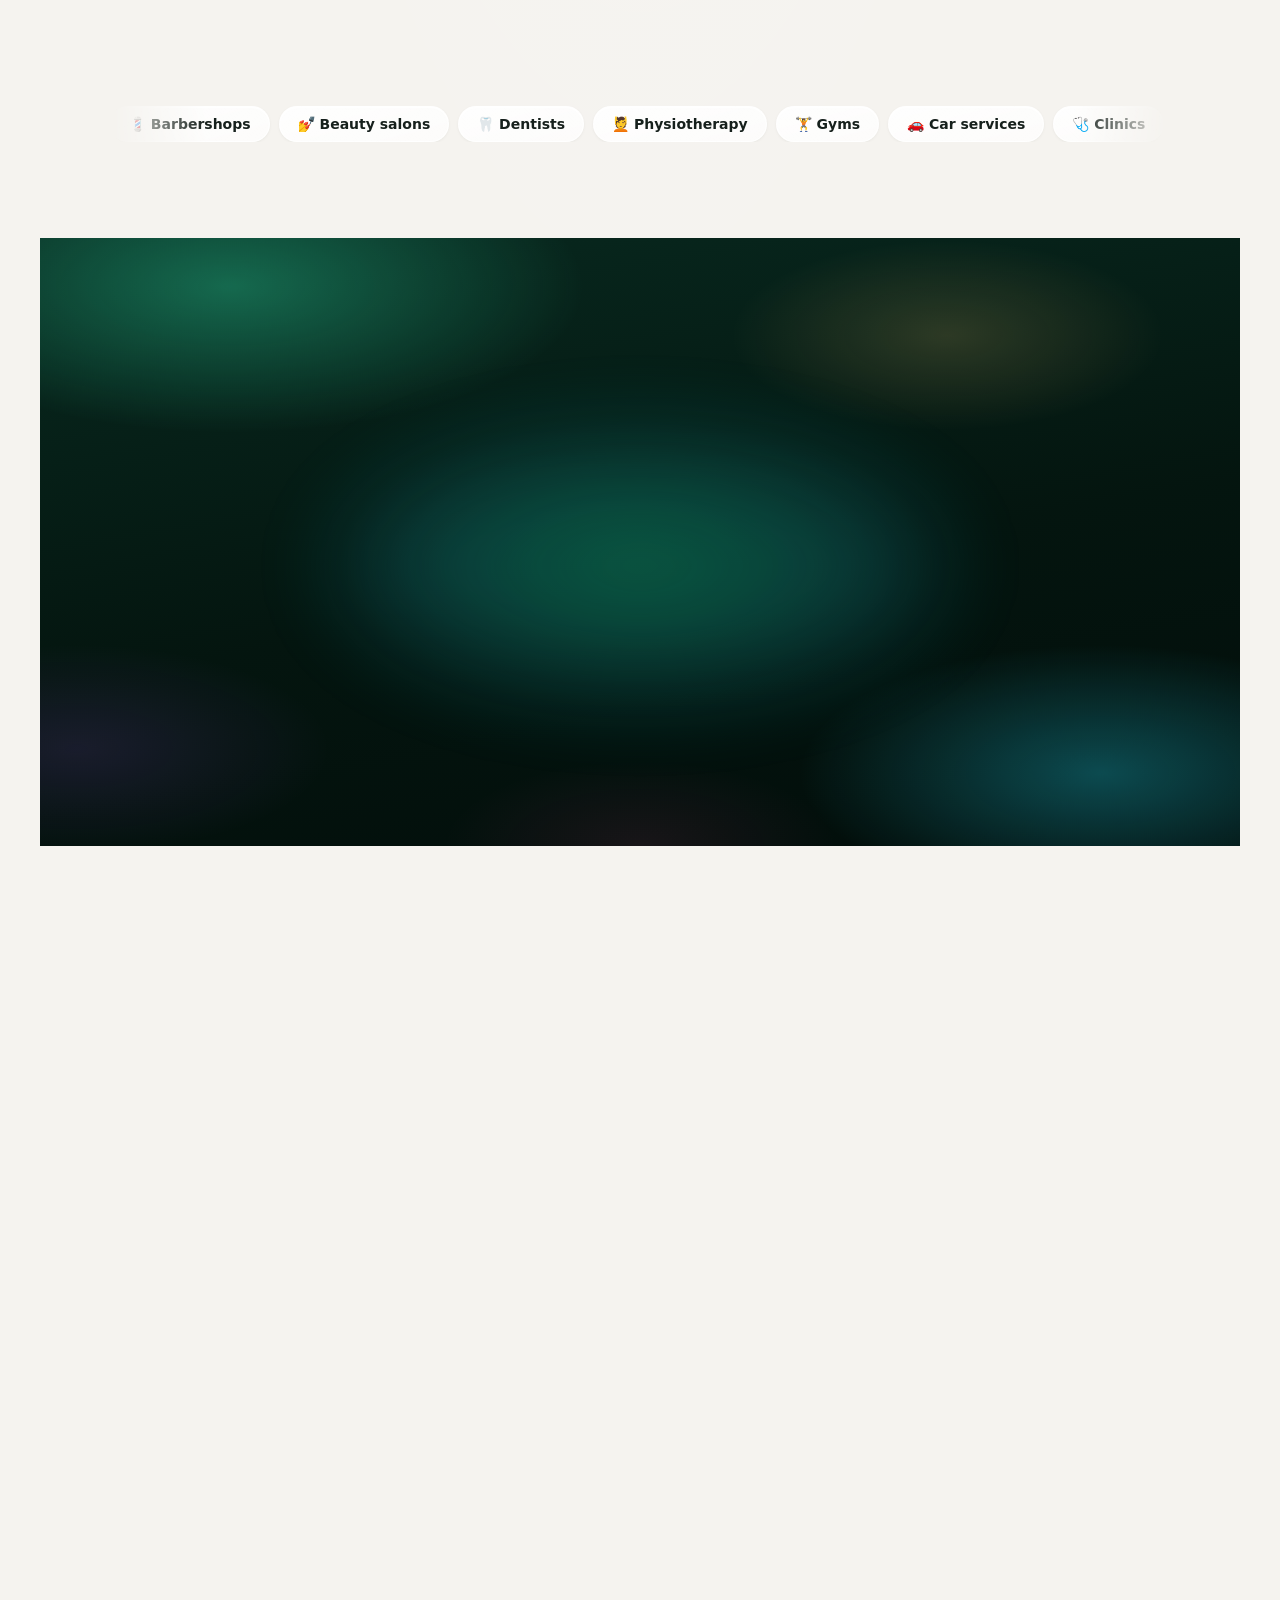
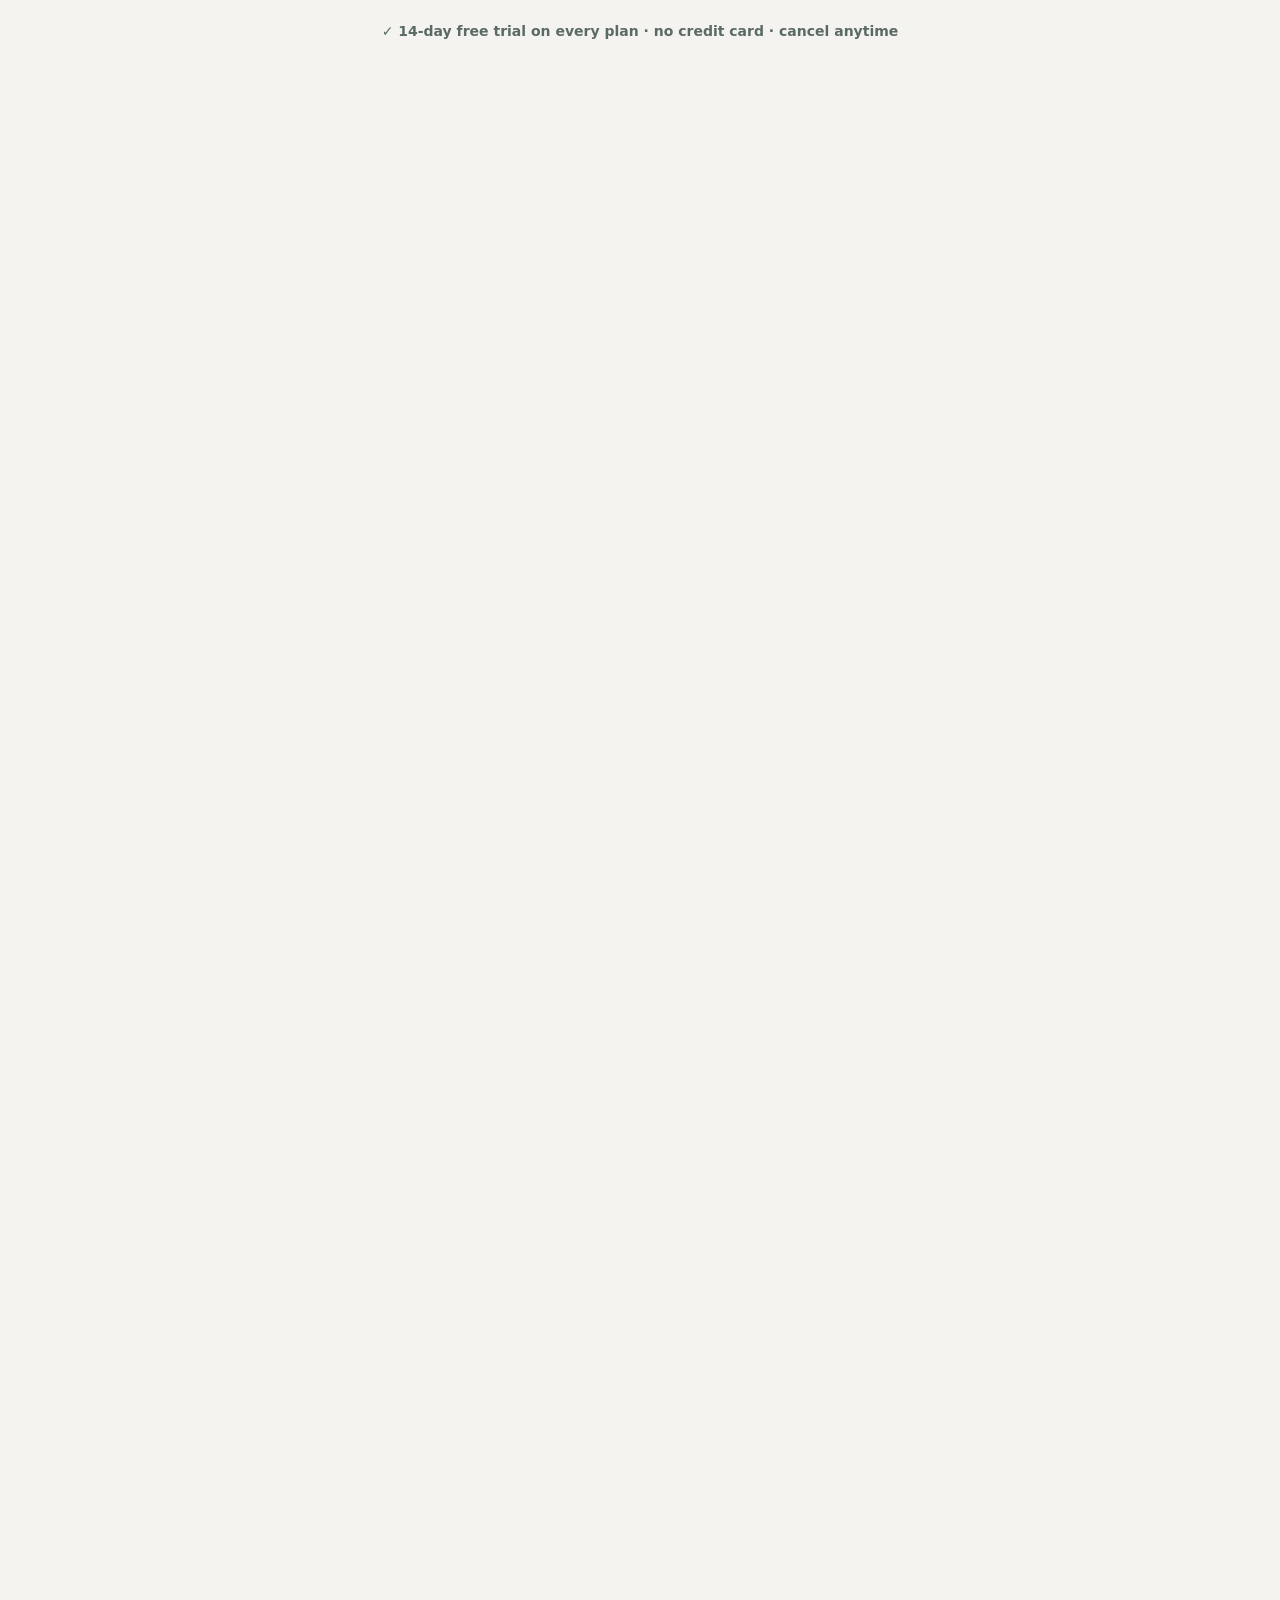
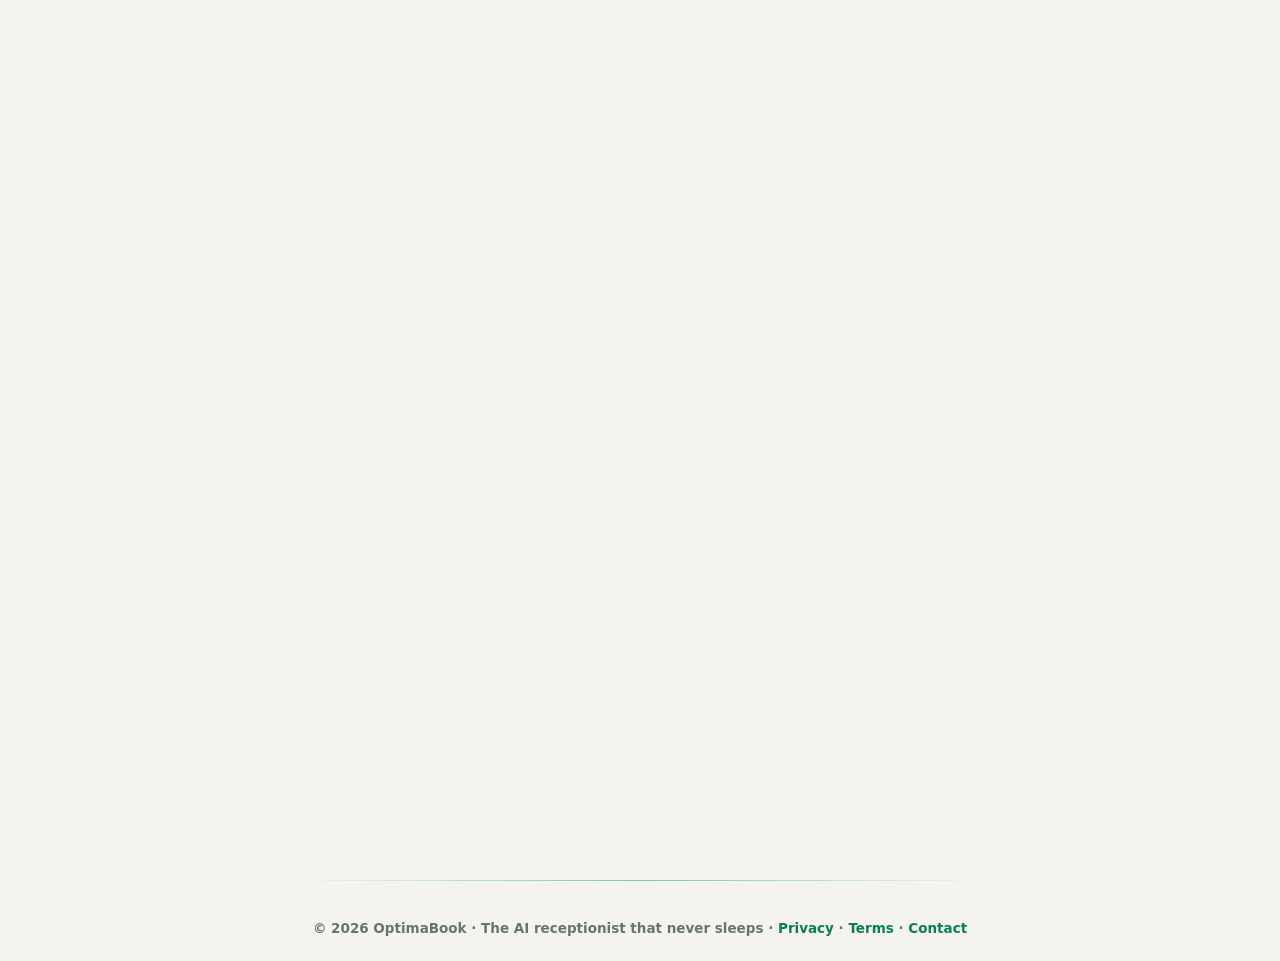
==== commit 783b26e3: "PERF REALE (matur, jo hamendje) + FIX version i ngecur: (1) v.js kishte <script src> KLASIK ne <head" ====
--- a/index.html
+++ b/index.html
@@ -4,7 +4,7 @@
 <meta charset="UTF-8">
 <meta name="viewport" content="width=device-width, initial-scale=1.0, viewport-fit=cover">
 <script>(function(){try{var t=localStorage.getItem('ob-theme');if(!t)t=(window.matchMedia&&matchMedia('(prefers-color-scheme: dark)').matches)?'dark':'light';document.documentElement.setAttribute('data-theme',t);}catch(e){}})();</script>
-<script src="v.js"></script>
+<script src="v.js" defer></script>
 <title>OptimaBook — Recepsionisti AI që nuk fle kurrë</title>
 <meta name="description" content="AI që i përgjigjet klientëve të tu në WhatsApp, Telegram e më shumë, rezervon takime dhe dërgon kujtesa — 24/7, në çdo gjuhë, për çdo biznes. | The AI receptionist that answers your customers on WhatsApp, Telegram & more, books appointments and sends reminders — 24/7, in any language.">
 <meta property="og:title" content="OptimaBook — The AI receptionist that never sleeps">
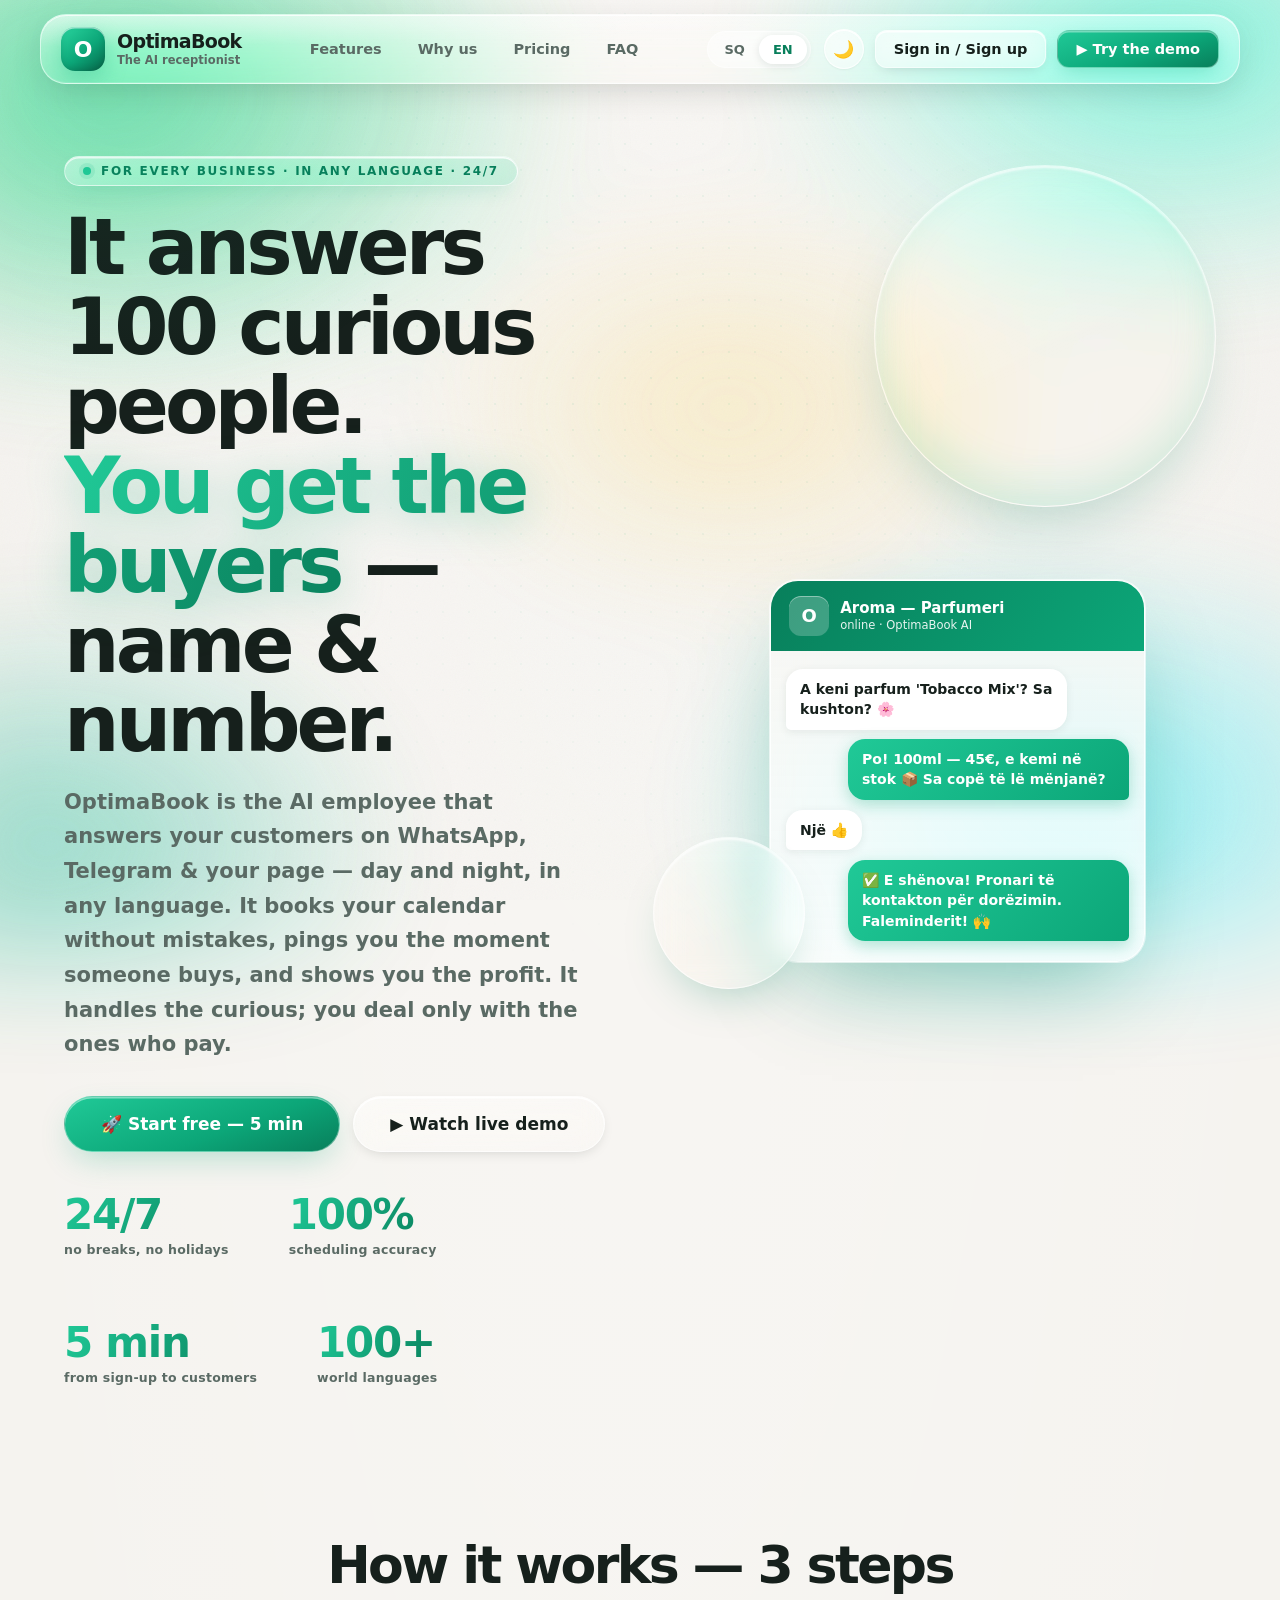
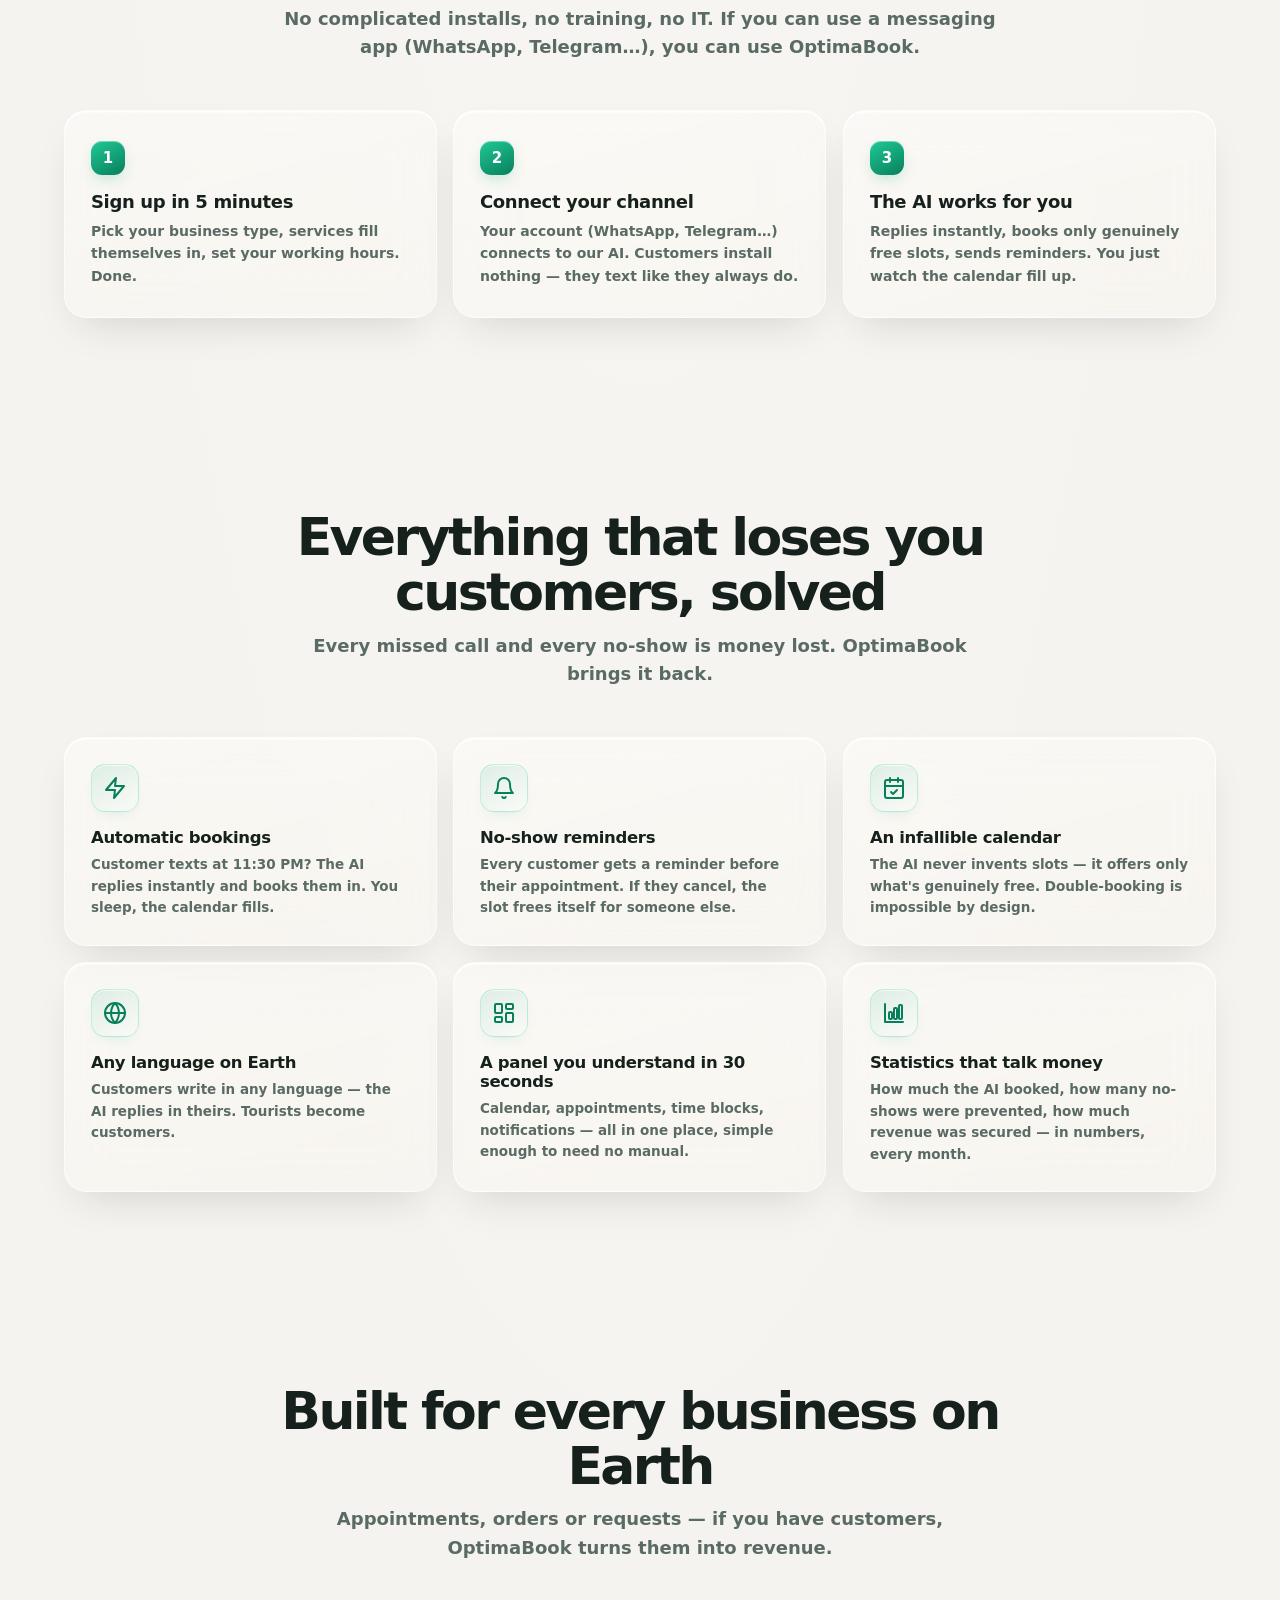
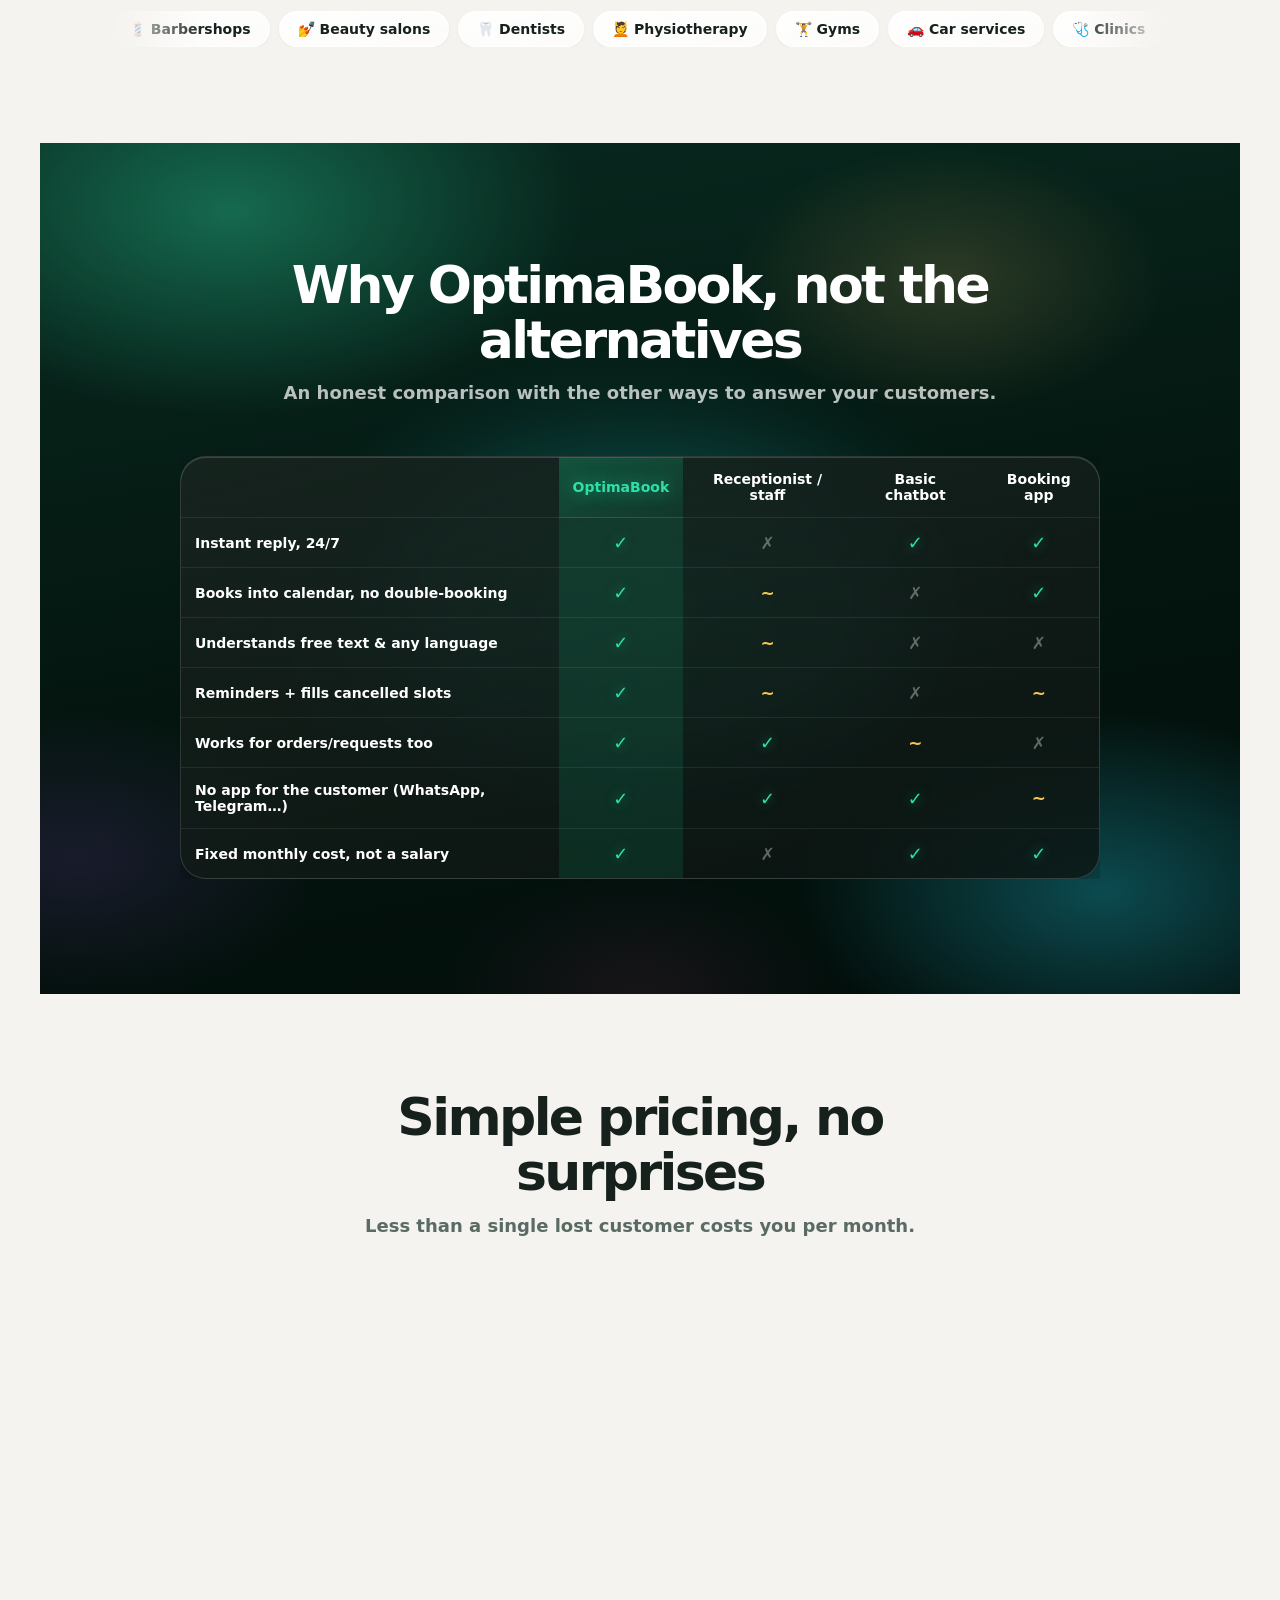
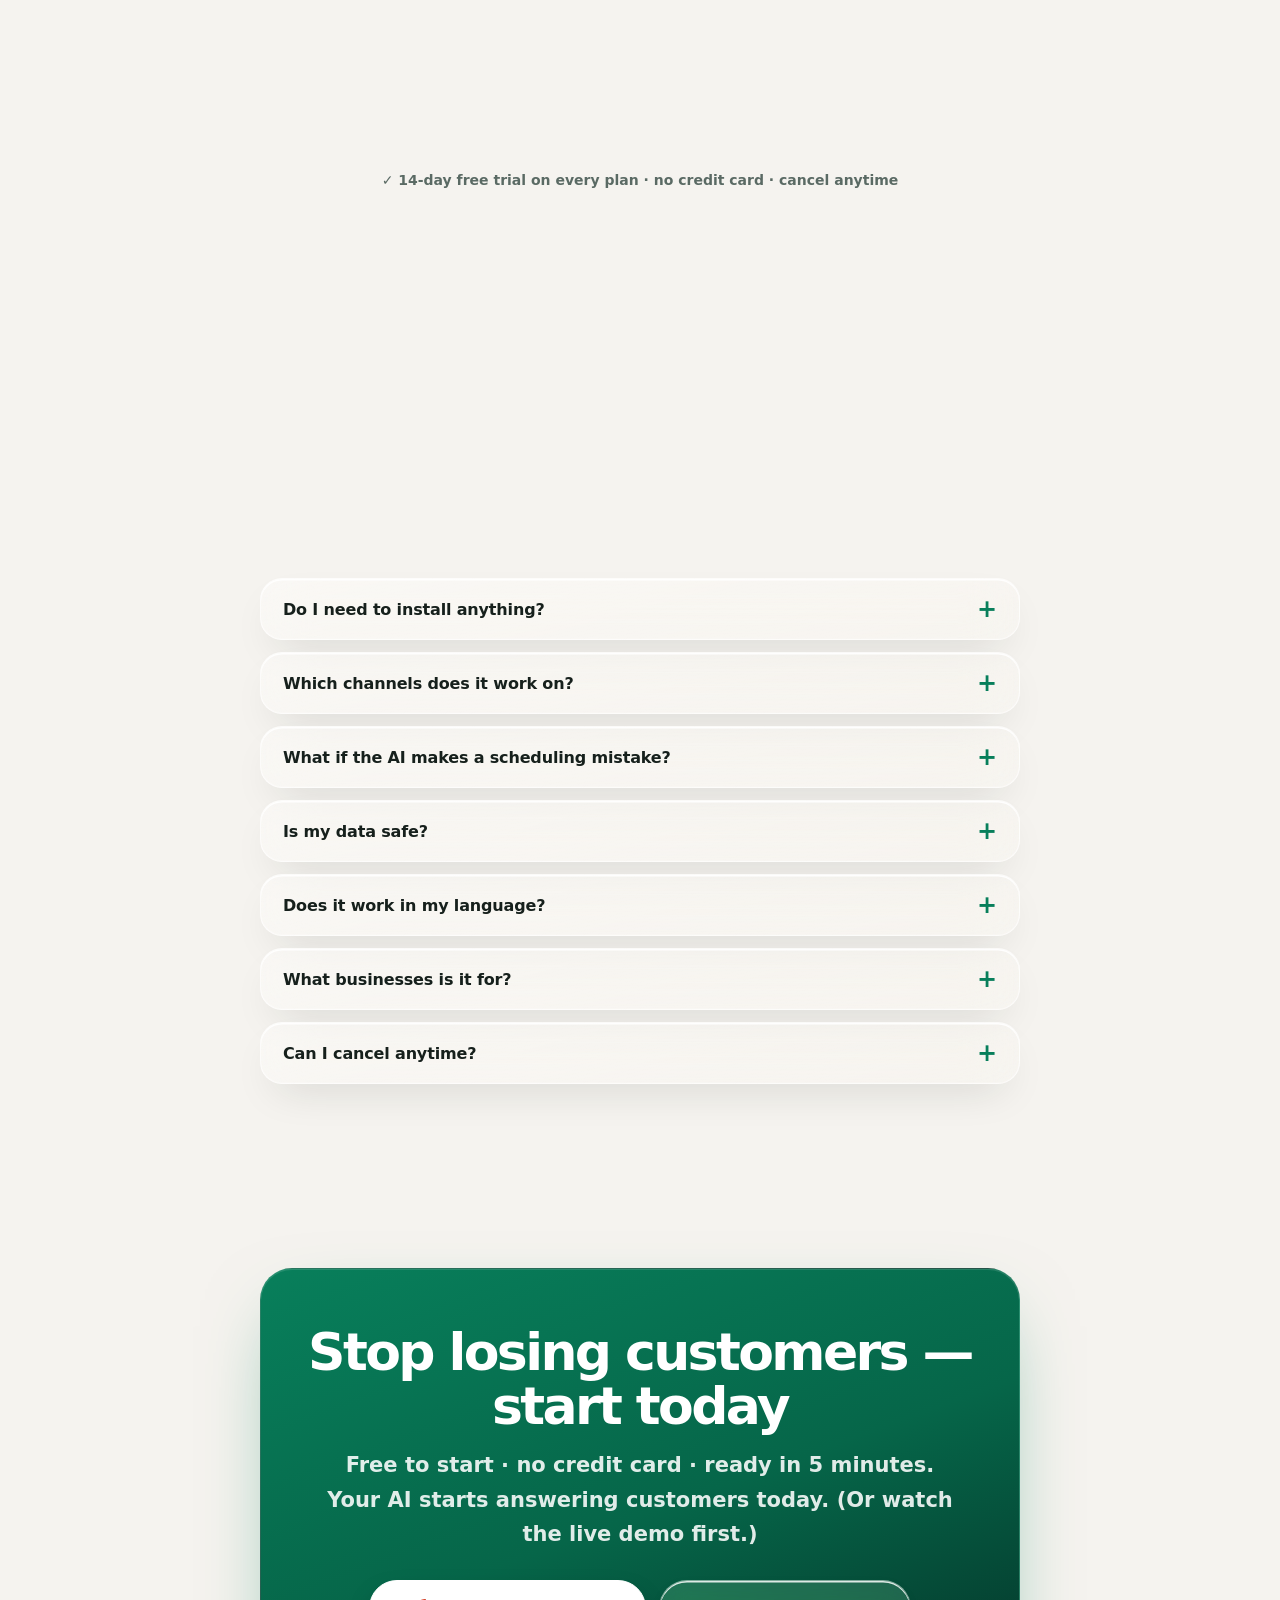
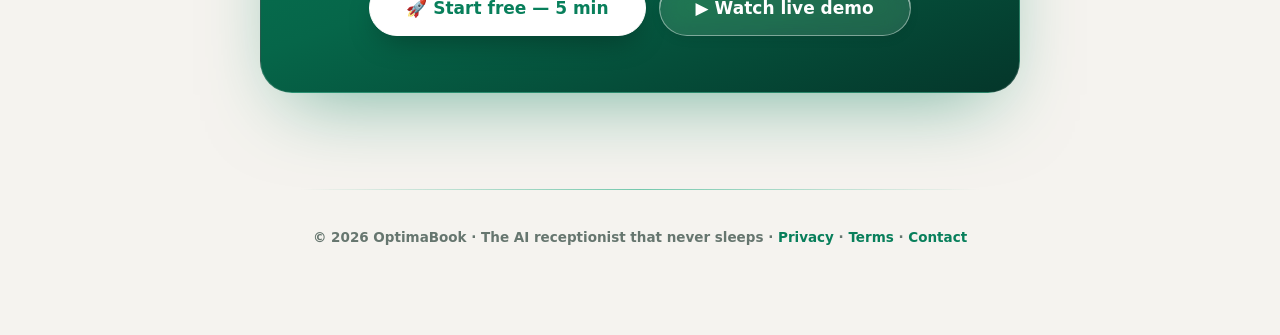
==== commit 93c5a012: "MBIVENDOSJET + NGECJA NE TELEFON — 2 rrenje te gjetura e te vrara (pergjigje ndaj 'best seller mbi r" ====
--- a/index.html
+++ b/index.html
@@ -79,14 +79,15 @@
 ::selection{background:rgba(12,166,120,.22);color:var(--accent-deep)}
 html{scroll-behavior:smooth}
 body{font-family:var(--fb);font-size:16px;background:var(--milk);color:var(--ink);-webkit-font-smoothing:antialiased;overflow-x:hidden}
-body::before{content:"";position:fixed;inset:-30%;z-index:-2;
+body::before{content:"";position:fixed;inset:-8%;z-index:-2;/* PERF: -8% → ~gjysma e memorjes GPU */
   background:
     radial-gradient(38% 34% at 24% 26%,rgba(32,201,151,.34),transparent 70%),
     radial-gradient(34% 32% at 78% 16%,rgba(116,173,255,.32),transparent 70%),
     radial-gradient(36% 34% at 72% 82%,rgba(255,196,145,.30),transparent 70%),
     radial-gradient(28% 28% at 16% 86%,rgba(196,156,255,.22),transparent 70%);
-  filter:blur(70px) saturate(1.25);animation:aurora 28s ease-in-out infinite alternate}
-@keyframes aurora{from{transform:translate3d(-2.5%,-1.5%,0) rotate(-1.5deg)}to{transform:translate3d(2.5%,2%,0) rotate(2deg) scale(1.06)}}
+  filter:blur(56px) saturate(1.25);animation:aurora 28s ease-in-out infinite alternate}
+/* PERF: VETËM translate (pa rotate/scale) → blur-i rasterizohet një herë, GPU vetëm e rrëshqet */
+@keyframes aurora{from{transform:translate3d(-2%,-1.2%,0)}to{transform:translate3d(2%,1.6%,0)}}
 body::after{content:"";position:fixed;inset:0;z-index:-1;pointer-events:none;opacity:.035;
   background-image:url("data:image/svg+xml,%3Csvg xmlns='http://www.w3.org/2000/svg' width='180' height='180'%3E%3Cfilter id='n'%3E%3CfeTurbulence type='fractalNoise' baseFrequency='0.85' numOctaves='2'/%3E%3C/filter%3E%3Crect width='180' height='180' filter='url(%23n)'/%3E%3C/svg%3E")}
 @media (prefers-reduced-motion:reduce){body::before{animation:none}*{transition-duration:.01ms!important;animation-duration:.01ms!important}}
@@ -528,7 +529,7 @@
 /* Browser-i kapërcen renderimin (përfshi backdrop-filter) e kartave JASHTË ekranit */
 /* KUJDES: mos i vër content-visibility .bchip-ave — me karuselin (marquee) u jepte
    lartësi rezervë 180px chips-ave jashtë ekranit → balona gjigante */
-.step,.feat,.faq details,.cmp-scroll{content-visibility:auto;contain-intrinsic-size:auto 180px}
+.step,.feat,.faq details,.cmp-scroll{contain:layout paint}
 /* KUJDES: overscroll-behavior:contain (të dy akset) mbi tabelën BLLOKONTE scroll-in
    vertikal të faqes kur mausi/gishti ishte mbi të → vetëm aksi X kufizohet */
 .cmp-scroll{overscroll-behavior-x:contain;overscroll-behavior-y:auto}
@@ -855,6 +856,8 @@
   .chat{animation:none;-webkit-backdrop-filter:blur(14px) saturate(1.6);backdrop-filter:blur(14px) saturate(1.6)}
   /* Thjerrëzat dekorative (duken vetëm në tablet >900px): pa animacion, blur i lehtë */
   .hero::after,.hero-demo::before{animation:none;-webkit-backdrop-filter:blur(8px) saturate(1.5);backdrop-filter:blur(8px) saturate(1.5)}
+  /* PERF KRITIKE: aurora e animuar poshtë xhamit = çdo element blur ri-kampionon çdo frame → statike në prekje */
+  body::before{animation:none}
 }
 
 /* Përdoruesi ka kërkuar në sistem "më pak transparencë" (a11y) → xham opak, zero blur */
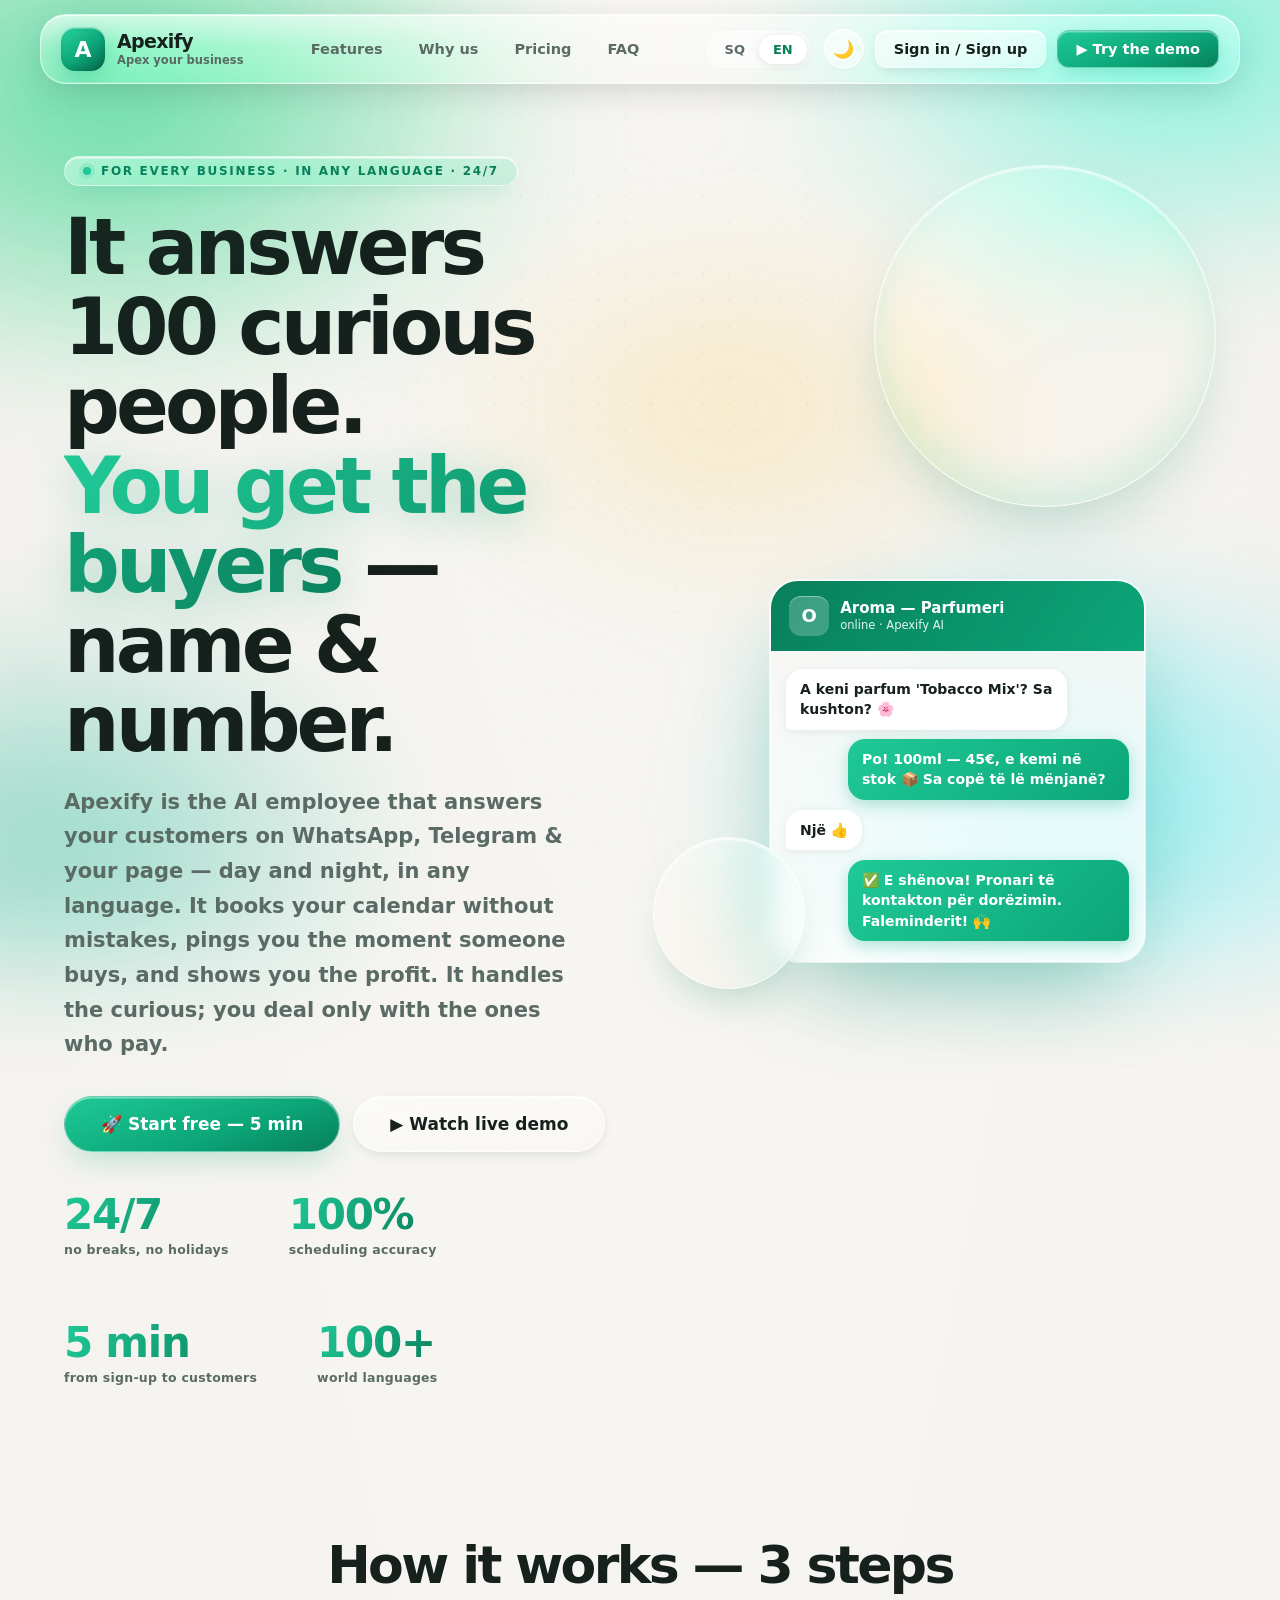
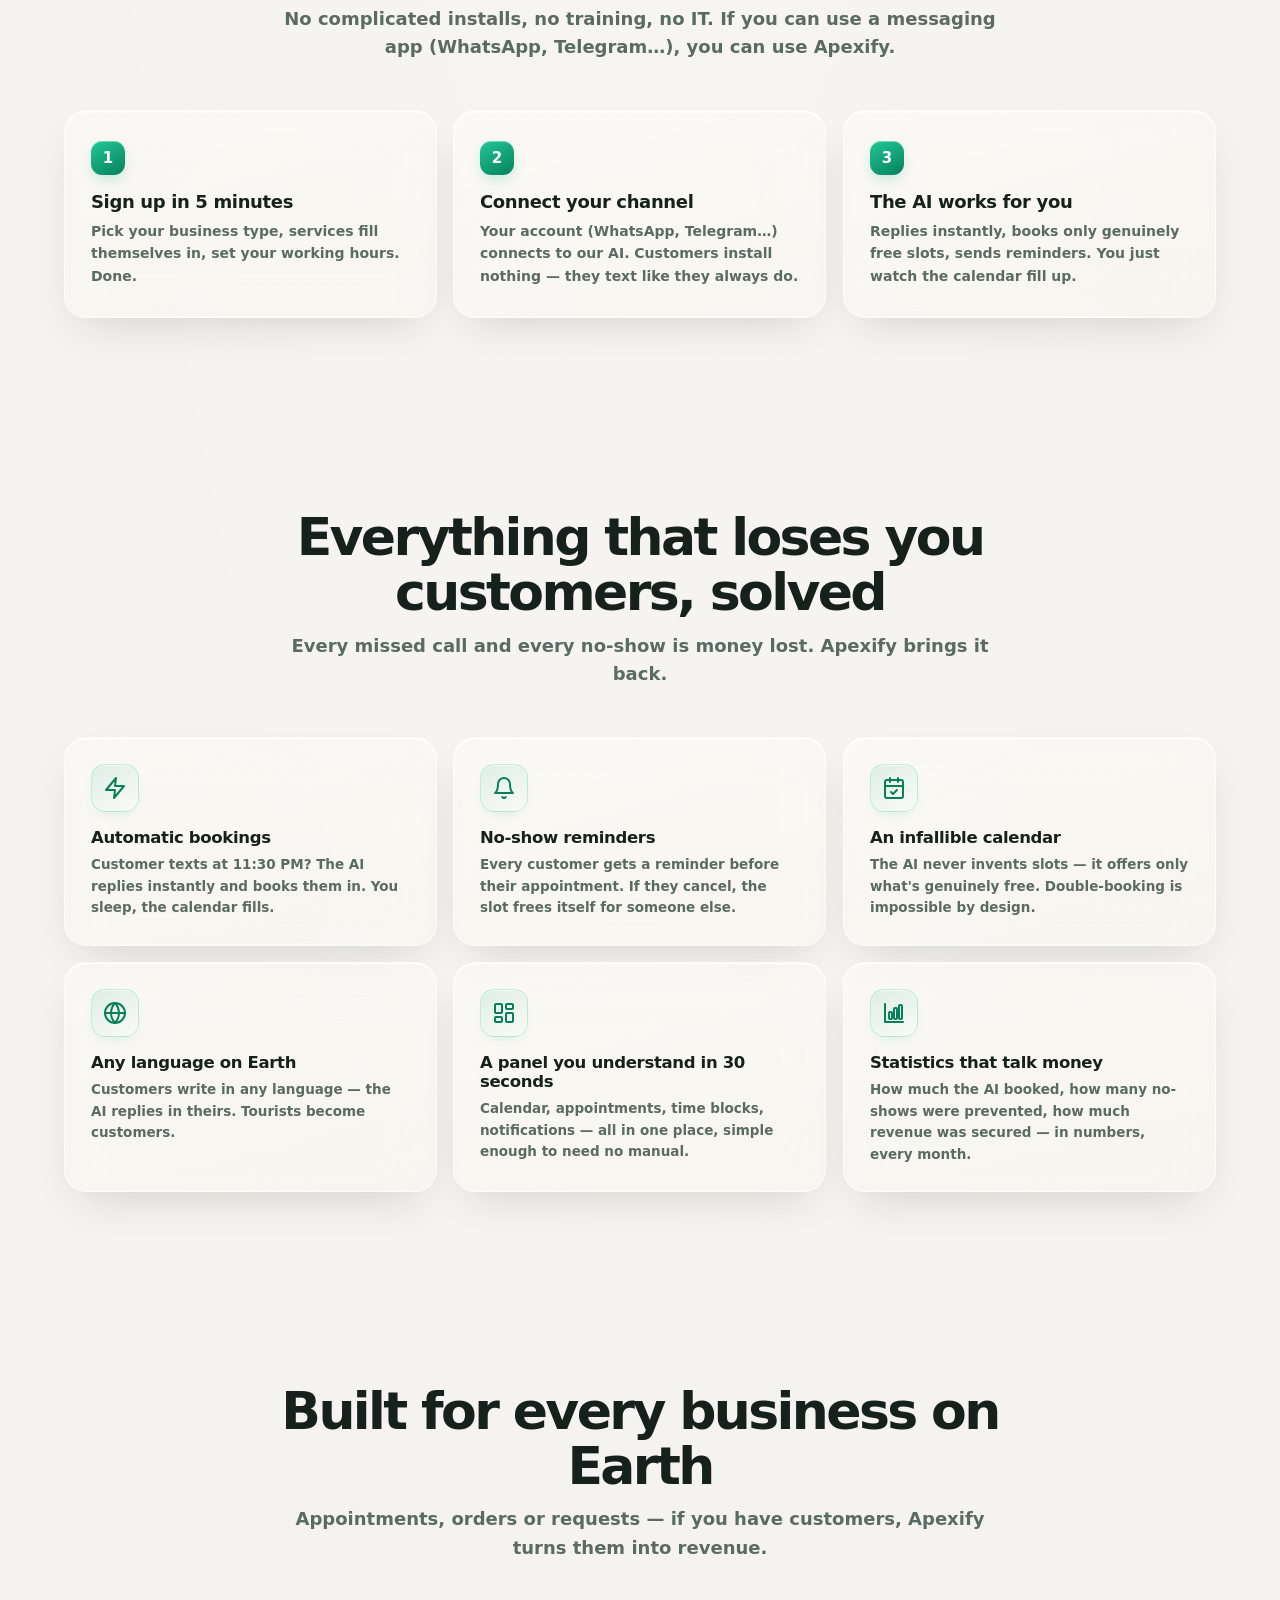
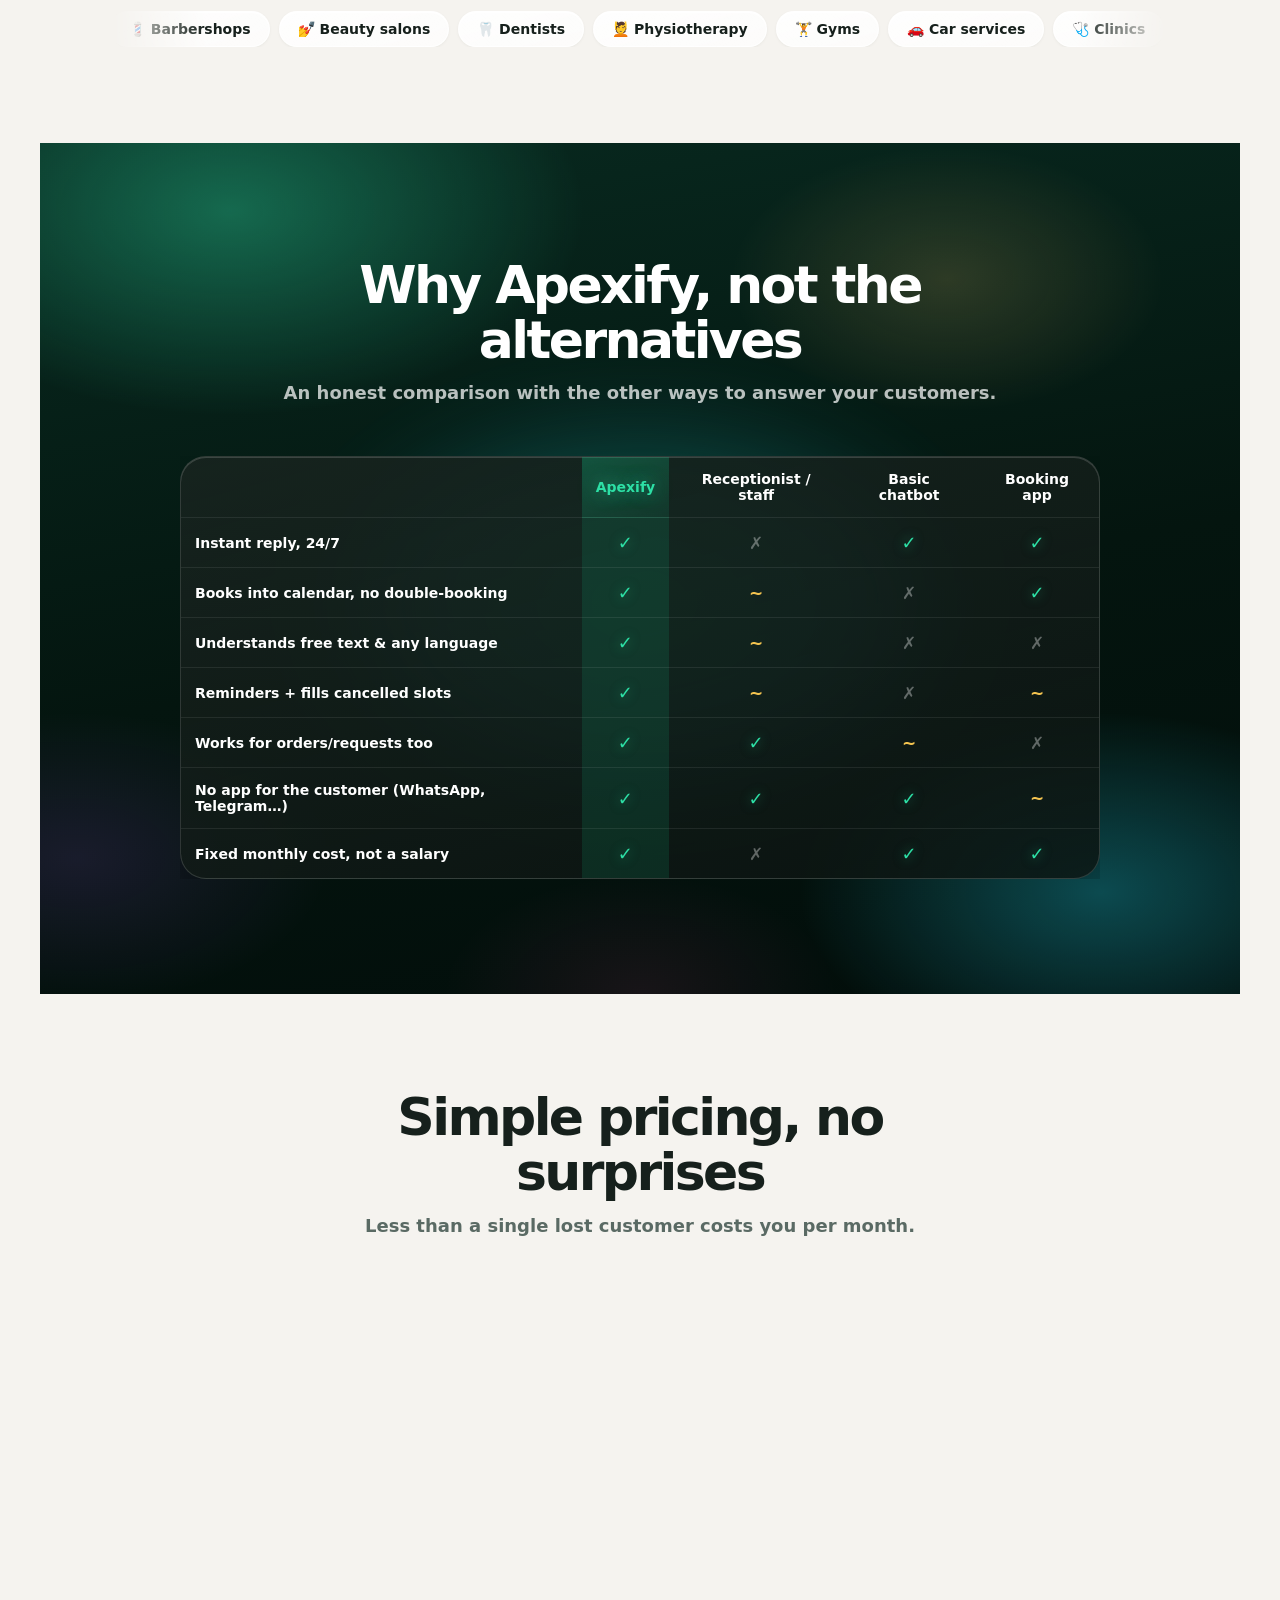
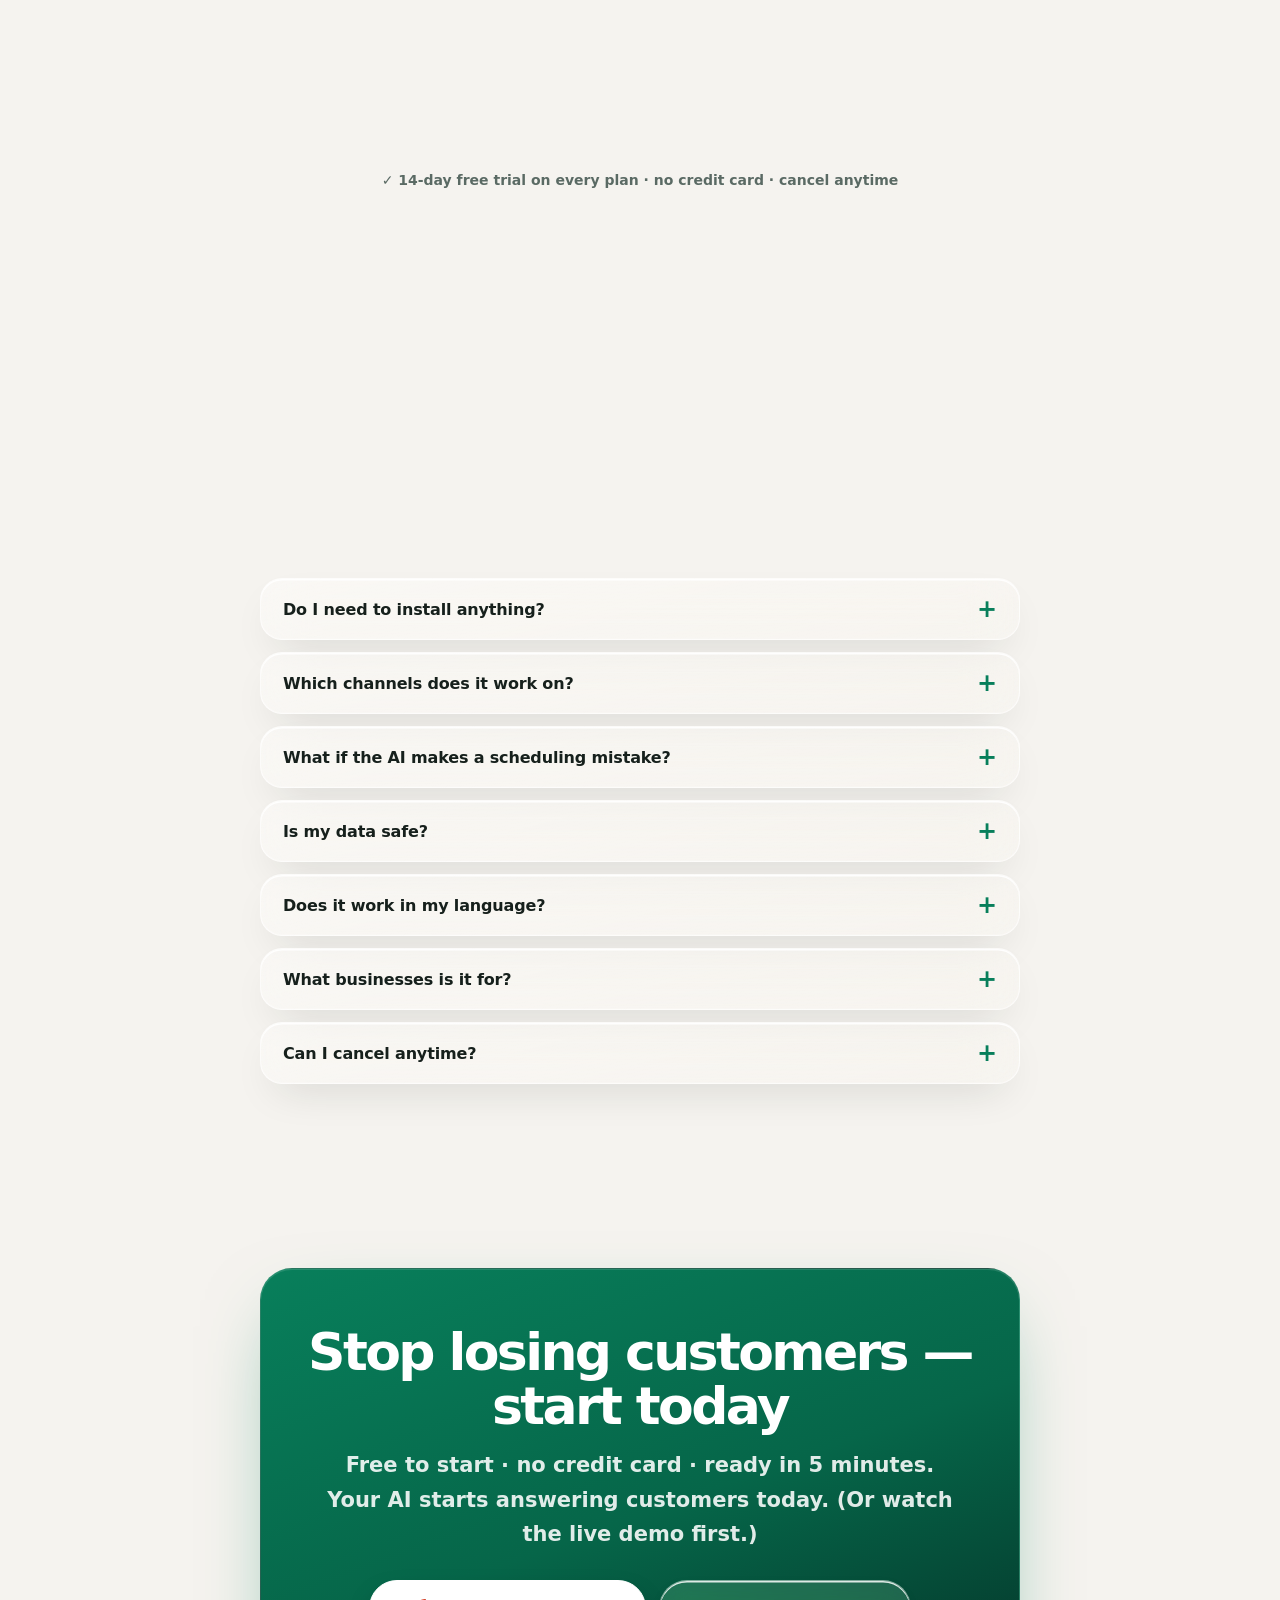
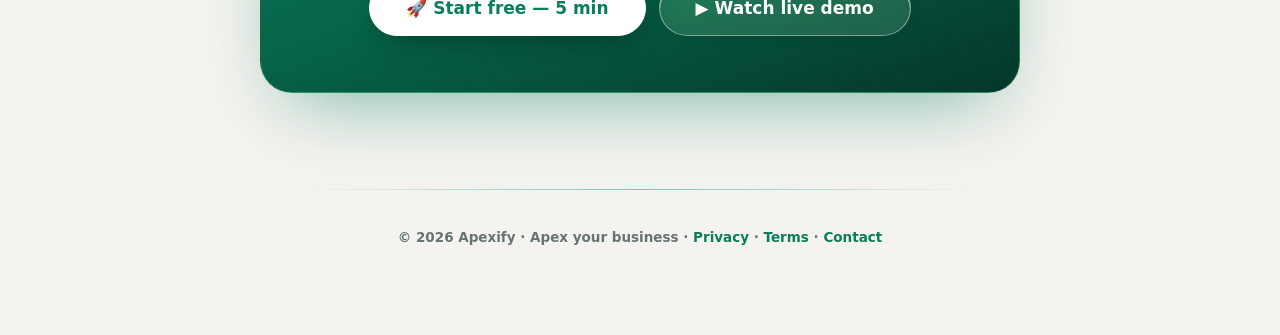
==== commit 01c21b0c: "REBRAND: OptimaBook → APEXIFY, me moton "Apex your business" (vendim i pronarit pas diskutimit). 66 " ====
--- a/index.html
+++ b/index.html
@@ -5,13 +5,13 @@
 <meta name="viewport" content="width=device-width, initial-scale=1.0, viewport-fit=cover">
 <script>(function(){try{var t=localStorage.getItem('ob-theme');if(!t)t=(window.matchMedia&&matchMedia('(prefers-color-scheme: dark)').matches)?'dark':'light';document.documentElement.setAttribute('data-theme',t);}catch(e){}})();</script>
 <script src="v.js" defer></script>
-<title>OptimaBook — Recepsionisti AI që nuk fle kurrë</title>
+<title>Apexify — Recepsionisti AI që nuk fle kurrë</title>
 <meta name="description" content="AI që i përgjigjet klientëve të tu në WhatsApp, Telegram e më shumë, rezervon takime dhe dërgon kujtesa — 24/7, në çdo gjuhë, për çdo biznes. | The AI receptionist that answers your customers on WhatsApp, Telegram & more, books appointments and sends reminders — 24/7, in any language.">
-<meta property="og:title" content="OptimaBook — The AI receptionist that never sleeps">
+<meta property="og:title" content="Apexify — The AI receptionist that never sleeps">
 <meta property="og:description" content="Bookings, reminders and customer chat on WhatsApp, Telegram & more — fully automatic, 24/7, in any language.">
 <meta property="og:type" content="website">
 <meta property="og:url" content="https://optimabook05-creator.github.io/">
-<meta property="og:site_name" content="OptimaBook">
+<meta property="og:site_name" content="Apexify">
 <meta property="og:locale" content="sq_AL">
 <meta property="og:locale:alternate" content="en_US">
 <meta property="og:image" content="https://optimabook05-creator.github.io/og.png">
@@ -19,7 +19,7 @@
 <meta property="og:image:height" content="630">
 <meta name="twitter:image" content="https://optimabook05-creator.github.io/og.png">
 <meta name="twitter:card" content="summary_large_image">
-<meta name="twitter:title" content="OptimaBook — The AI receptionist that never sleeps">
+<meta name="twitter:title" content="Apexify — The AI receptionist that never sleeps">
 <meta name="twitter:description" content="Bookings, reminders and customer chat on WhatsApp, Telegram & more — fully automatic, 24/7, in any language.">
 <link rel="canonical" href="https://optimabook05-creator.github.io/">
 <link rel="icon" href="icon.svg" type="image/svg+xml">
@@ -32,7 +32,7 @@
   "@graph": [
     {
       "@type": "SoftwareApplication",
-      "name": "OptimaBook",
+      "name": "Apexify",
       "applicationCategory": "BusinessApplication",
       "operatingSystem": "Web",
       "description": "Recepsionisti AI që i përgjigjet klientëve në WhatsApp, Telegram e më shumë, rezervon takime dhe dërgon kujtesa — 24/7, në çdo gjuhë, për çdo biznes.",
@@ -879,7 +879,7 @@
 <a class="skip-link" href="#main" data-t="skipLink">Kalo te përmbajtja</a>
 
 <nav class="nav" id="topNav" aria-label="Navigimi kryesor">
-  <a class="brand" href="#"><span class="logo" aria-hidden="true">O</span><span class="brand-txt"><b>OptimaBook</b><small class="brand-tag" data-t="brandTag">Recepsionisti AI</small></span></a>
+  <a class="brand" href="#"><span class="logo" aria-hidden="true">A</span><span class="brand-txt"><b>Apexify</b><small class="brand-tag" data-t="brandTag">Apex your business</small></span></a>
   <div class="nav-links" id="navLinks">
     <span class="nav-ind" id="navInd" aria-hidden="true"></span>
     <a href="#features" data-t="navFeatures">Veçoritë</a>
@@ -942,7 +942,7 @@
     <div class="chat">
       <div class="chat-top">
         <div class="chat-ava">O</div>
-        <div><div class="chat-name">Aroma — Parfumeri</div><div class="chat-on">online · OptimaBook AI</div></div>
+        <div><div class="chat-name">Aroma — Parfumeri</div><div class="chat-on">online · Apexify AI</div></div>
       </div>
       <div class="chat-body">
         <div class="msg in">A keni parfum 'Tobacco Mix'? Sa kushton? 🌸</div>
@@ -957,7 +957,7 @@
 <section class="wrap">
   <div class="sec-head">
     <h2 data-t="howH">Si funksionon — 3 hapa</h2>
-    <p data-t="howP">Pa instalime të ndërlikuara, pa trajnime, pa IT. Nëse di të përdorësh një app mesazhesh (WhatsApp, Telegram…), di të përdorësh OptimaBook.</p>
+    <p data-t="howP">Pa instalime të ndërlikuara, pa trajnime, pa IT. Nëse di të përdorësh një app mesazhesh (WhatsApp, Telegram…), di të përdorësh Apexify.</p>
   </div>
   <div class="steps">
     <div class="step"><div class="n">1</div><h3 data-t="st1h">Regjistrohu për 5 minuta</h3><p data-t="st1p">Zgjedh llojin e biznesit, shërbimet mbushen vetë, vendos orarin e punës. Kaq.</p></div>
@@ -969,7 +969,7 @@
 <section class="wrap" id="features">
   <div class="sec-head">
     <h2 data-t="featH">Gjithçka që humb klientë, e zgjidhur</h2>
-    <p data-t="featP">Çdo telefonatë pa përgjigje dhe çdo klient që harron orarin janë para të humbura. OptimaBook i kthen.</p>
+    <p data-t="featP">Çdo telefonatë pa përgjigje dhe çdo klient që harron orarin janë para të humbura. Apexify i kthen.</p>
   </div>
   <div class="feats">
     <div class="feat"><span class="ic"><svg viewBox="0 0 24 24" fill="none" stroke="currentColor" stroke-width="2" stroke-linecap="round" stroke-linejoin="round"><path d="M13 2 3 14h9l-1 8 10-12h-9l1-8z"/></svg></span><h3 data-t="f1h">Rezervime automatike</h3><p data-t="f1p">Klienti shkruan në 23:30? AI i përgjigjet në çast dhe e rezervon. Ti fle, kalendari mbushet.</p></div>
@@ -984,14 +984,14 @@
 <section class="wrap">
   <div class="sec-head">
     <h2 data-t="bizH">Ndërtuar për çdo biznes në botë</h2>
-    <p data-t="bizP">Takime, porosi ose kërkesa — nëse ke klientë, OptimaBook t'i kthen në para.</p>
+    <p data-t="bizP">Takime, porosi ose kërkesa — nëse ke klientë, Apexify t'i kthen në para.</p>
   </div>
   <div class="biz-chips" id="bizChips"></div>
 </section>
 
 <section class="wrap" id="compare">
   <div class="sec-head">
-    <h2 data-t="cmpH">Pse OptimaBook, e jo alternativat</h2>
+    <h2 data-t="cmpH">Pse Apexify, e jo alternativat</h2>
     <p data-t="cmpP">Krahasim i ndershëm me mënyrat e tjera për t'iu përgjigjur klientëve.</p>
   </div>
   <div class="cmp-scroll">
@@ -999,7 +999,7 @@
       <thead>
         <tr>
           <th></th>
-          <th class="cmp-us">OptimaBook</th>
+          <th class="cmp-us">Apexify</th>
           <th data-t="cmpStaff">Recepsionist / staf</th>
           <th data-t="cmpBot">Chatbot i thjeshtë</th>
           <th data-t="cmpApp">App rezervimi</th>
@@ -1095,7 +1095,7 @@
 </section>
 
 <footer>
-  <span data-t="foot">© 2026 OptimaBook · Recepsionisti AI që nuk fle kurrë</span>
+  <span data-t="foot">© 2026 Apexify · Apex your business</span>
   · <a href="privacy.html" data-t="privacy">Privatësia</a>
   · <a href="terms.html" data-t="terms">Kushtet</a>
   · <a href="mailto:optimabook@gmail.com" data-t="contact">Kontakt</a>
@@ -1106,27 +1106,27 @@
 const T = {
   sq: {
     navDemo: "▶ Provo demon", navLogin: "Hyr / Regjistrohu", navPortal: "Paneli im",
-    brandTag: "Recepsionisti AI", navFeatures: "Veçoritë", navPricing: "Çmimet", navFaq: "FAQ",
+    brandTag: "Apex your business", navFeatures: "Veçoritë", navPricing: "Çmimet", navFaq: "FAQ",
     navWhy: "Pse ne", skipLink: "Kalo te përmbajtja",
     eyebrow: "Për çdo biznes · Në çdo gjuhë · 24/7",
     h1html: 'Ai u përgjigjet 100 kureshtarëve.<br><span class="grad">Ti merr blerësit</span> — me emër e numër.',
-    sub: "OptimaBook është punonjësi AI që u përgjigjet klientëve të tu në WhatsApp, Telegram e faqen tënde — natë e ditë, në çdo gjuhë. Rezervon në kalendar pa gabime, të njofton në çast kur dikush blen dhe të tregon fitimin. Kureshtarët i mban ai; ti merresh vetëm me ata që paguajnë.",
+    sub: "Apexify është punonjësi AI që u përgjigjet klientëve të tu në WhatsApp, Telegram e faqen tënde — natë e ditë, në çdo gjuhë. Rezervon në kalendar pa gabime, të njofton në çast kur dikush blen dhe të tregon fitimin. Kureshtarët i mban ai; ti merresh vetëm me ata që paguajnë.",
     ctaStart: "🚀 Fillo falas — 5 min", ctaDemo: "▶ Shiko demon live", ctaPricing: "Shiko çmimet",
     s1: "pa pushim, pa pushime", s2: "saktësi e orareve", s3: "nga regjistrimi te klientët", s4: "gjuhë të botës",
     howH: "Si funksionon — 3 hapa",
-    howP: "Pa instalime të ndërlikuara, pa trajnime, pa IT. Nëse di të përdorësh një app mesazhesh (WhatsApp, Telegram…), di të përdorësh OptimaBook.",
+    howP: "Pa instalime të ndërlikuara, pa trajnime, pa IT. Nëse di të përdorësh një app mesazhesh (WhatsApp, Telegram…), di të përdorësh Apexify.",
     st1h: "Regjistrohu për 5 minuta", st1p: "Zgjedh llojin e biznesit, shërbimet mbushen vetë, vendos orarin e punës. Kaq.",
     st2h: "Lidh kanalin", st2p: "Llogaria jote (WhatsApp, Telegram…) lidhet me AI-në tonë. Klientët s'instalojnë asgjë — shkruajnë si gjithmonë.",
     st3h: "AI punon për ty", st3p: "Përgjigjet në çast, rezervon vetëm orare realisht të lira, dërgon kujtesa. Ti vetëm sheh kalendarin të mbushet.",
     featH: "Gjithçka që humb klientë, e zgjidhur",
-    featP: "Çdo telefonatë pa përgjigje dhe çdo klient që harron orarin janë para të humbura. OptimaBook i kthen.",
+    featP: "Çdo telefonatë pa përgjigje dhe çdo klient që harron orarin janë para të humbura. Apexify i kthen.",
     f1h: "Rezervime automatike", f1p: "Klienti shkruan në 23:30? AI i përgjigjet në çast dhe e rezervon. Ti fle, kalendari mbushet.",
     f2h: "Kujtesa kundër mungesave", f2p: "Çdo klient merr kujtesë para takimit. Nëse anulon, orari lirohet vetë për dikë tjetër.",
     f3h: "Kalendar i pagabueshëm", f3p: "AI nuk shpik kurrë orare — ofron vetëm çfarë është realisht e lirë. Dyfishimi është i pamundur.",
     f4h: "Çdo gjuhë e botës", f4p: "Klienti të shkruan në çfarëdo gjuhe — AI i përgjigjet në gjuhën e tij. Turistët bëhen klientë.",
     f5h: "Panel që kuptohet në 30 sekonda", f5p: "Kalendari, takimet, bllokimet, njoftimet — gjithçka në një vend, e thjeshtë sa s'ka nevojë për shpjegim.",
     f6h: "Statistika që flasin para", f6p: "Sa rezervoi AI, sa mungesa u shmangën, sa të ardhura u siguruan — e sheh me shifra çdo muaj.",
-    bizH: "Ndërtuar për çdo biznes në botë", bizP: "Takime, porosi ose kërkesa — nëse ke klientë, OptimaBook t'i kthen në para.",
+    bizH: "Ndërtuar për çdo biznes në botë", bizP: "Takime, porosi ose kërkesa — nëse ke klientë, Apexify t'i kthen në para.",
     chips: ["💈 Berberë","💅 Sallone bukurie","🦷 Dentistë","💆 Fizioterapi","🏋️ Palestra","🚗 Servise makinash","🩺 Klinika","🍽 Restorante","🐾 Veterinerë","⚖️ Avokatë","🎨 Studio tatuazhesh","📸 Fotografë","📚 Mësues & kurse","🛍 Dyqane & e-commerce","💻 Freelancerë & agjenci","✨ Dhe çdo biznes tjetër"],
     prH: "Çmime të thjeshta, pa befasi", prP: "Më pak se sa të kushton një klient i vetëm i humbur në muaj.",
     mo: "/muaj", popular: "Më i zgjedhuri", planCta: "Provo demon",
@@ -1141,7 +1141,7 @@
     trial: "✓ 14 ditë provë falas në çdo plan · pa kartë krediti · anulo kur të duash",
     finH: "Mos humb asnjë klient tjetër — fillo sot",
     finP: "Falas për të nisur · pa kartë krediti · gati në 5 minuta. AI yt fillon t'u përgjigjet klientëve sot. (Ose shiko më parë demon live.)",
-    foot: "© 2026 OptimaBook · Recepsionisti AI që nuk fle kurrë", contact: "Kontakt", privacy: "Privatësia", terms: "Kushtet",
+    foot: "© 2026 Apexify · Apex your business", contact: "Kontakt", privacy: "Privatësia", terms: "Kushtet",
     faqH: "Pyetjet e shpeshta", faqP: "Gjithçka që duhet të dish para se të fillosh.",
     q1: "A duhet të instaloj diçka?", a1: "Jo. Klientët të shkruajnë në WhatsApp/Telegram si gjithmonë, dhe ti menaxhon nga një panel në shfletues. Pa aplikacione, pa IT.",
     q2: "Në cilat kanale punon?", a2: "WhatsApp, Telegram dhe faqja e rezervimit — me një tru të vetëm. Instagram, Messenger dhe telefonatat me zë (Voice AI) vijnë së shpejti.",
@@ -1150,33 +1150,33 @@
     q5: "A punon në gjuhën time?", a5: "Po — çdo gjuhë e botës. Klienti shkruan si i vjen, AI i përgjigjet në gjuhën e tij.",
     q6: "Për çfarë biznesesh është?", a6: "Për çdo biznes me takime (berber, klinikë, sallon, dentist, fizio…) OSE me porosi/kërkesa (web designer, dyqan, shërbime). Veçoritë ndizen/fiken sipas nevojës.",
     q7: "A mund të anuloj kurdo?", a7: "Po, kurdo. Fillon me 14 ditë provë falas, pa kartë krediti. Pa kontrata, pa befasi.",
-    cmpH: "Pse OptimaBook, e jo alternativat", cmpP: "Krahasim i ndershëm me mënyrat e tjera për t'iu përgjigjur klientëve.",
+    cmpH: "Pse Apexify, e jo alternativat", cmpP: "Krahasim i ndershëm me mënyrat e tjera për t'iu përgjigjur klientëve.",
     cmpStaff: "Recepsionist / staf", cmpBot: "Chatbot i thjeshtë", cmpApp: "App rezervimi",
     cmpR1: "Përgjigje në çast, 24/7", cmpR2: "Rezervon në kalendar, pa dyfishim", cmpR3: "Kupton tekstin e lirë & çdo gjuhë", cmpR4: "Kujtesa + mbush oraret e anuluara", cmpR5: "Punon edhe për porosi/kërkesa", cmpR6: "Pa app për klientin (WhatsApp, Telegram…)", cmpR7: "Kosto fikse mujore, jo rrogë",
   },
   en: {
     navDemo: "▶ Try the demo", navLogin: "Sign in / Sign up", navPortal: "My panel",
-    brandTag: "The AI receptionist", navFeatures: "Features", navPricing: "Pricing", navFaq: "FAQ",
+    brandTag: "Apex your business", navFeatures: "Features", navPricing: "Pricing", navFaq: "FAQ",
     navWhy: "Why us", skipLink: "Skip to content",
     eyebrow: "For every business · In any language · 24/7",
     h1html: 'It answers 100 curious people.<br><span class="grad">You get the buyers</span> — name & number.',
-    sub: "OptimaBook is the AI employee that answers your customers on WhatsApp, Telegram & your page — day and night, in any language. It books your calendar without mistakes, pings you the moment someone buys, and shows you the profit. It handles the curious; you deal only with the ones who pay.",
+    sub: "Apexify is the AI employee that answers your customers on WhatsApp, Telegram & your page — day and night, in any language. It books your calendar without mistakes, pings you the moment someone buys, and shows you the profit. It handles the curious; you deal only with the ones who pay.",
     ctaStart: "🚀 Start free — 5 min", ctaDemo: "▶ Watch live demo", ctaPricing: "See pricing",
     s1: "no breaks, no holidays", s2: "scheduling accuracy", s3: "from sign-up to customers", s4: "world languages",
     howH: "How it works — 3 steps",
-    howP: "No complicated installs, no training, no IT. If you can use a messaging app (WhatsApp, Telegram…), you can use OptimaBook.",
+    howP: "No complicated installs, no training, no IT. If you can use a messaging app (WhatsApp, Telegram…), you can use Apexify.",
     st1h: "Sign up in 5 minutes", st1p: "Pick your business type, services fill themselves in, set your working hours. Done.",
     st2h: "Connect your channel", st2p: "Your account (WhatsApp, Telegram…) connects to our AI. Customers install nothing — they text like they always do.",
     st3h: "The AI works for you", st3p: "Replies instantly, books only genuinely free slots, sends reminders. You just watch the calendar fill up.",
     featH: "Everything that loses you customers, solved",
-    featP: "Every missed call and every no-show is money lost. OptimaBook brings it back.",
+    featP: "Every missed call and every no-show is money lost. Apexify brings it back.",
     f1h: "Automatic bookings", f1p: "Customer texts at 11:30 PM? The AI replies instantly and books them in. You sleep, the calendar fills.",
     f2h: "No-show reminders", f2p: "Every customer gets a reminder before their appointment. If they cancel, the slot frees itself for someone else.",
     f3h: "An infallible calendar", f3p: "The AI never invents slots — it offers only what's genuinely free. Double-booking is impossible by design.",
     f4h: "Any language on Earth", f4p: "Customers write in any language — the AI replies in theirs. Tourists become customers.",
     f5h: "A panel you understand in 30 seconds", f5p: "Calendar, appointments, time blocks, notifications — all in one place, simple enough to need no manual.",
     f6h: "Statistics that talk money", f6p: "How much the AI booked, how many no-shows were prevented, how much revenue was secured — in numbers, every month.",
-    bizH: "Built for every business on Earth", bizP: "Appointments, orders or requests — if you have customers, OptimaBook turns them into revenue.",
+    bizH: "Built for every business on Earth", bizP: "Appointments, orders or requests — if you have customers, Apexify turns them into revenue.",
     chips: ["💈 Barbershops","💅 Beauty salons","🦷 Dentists","💆 Physiotherapy","🏋️ Gyms","🚗 Car services","🩺 Clinics","🍽 Restaurants","🐾 Veterinarians","⚖️ Lawyers","🎨 Tattoo studios","📸 Photographers","📚 Tutors & courses","🛍 Shops & e-commerce","💻 Freelancers & agencies","✨ And every other business"],
     prH: "Simple pricing, no surprises", prP: "Less than a single lost customer costs you per month.",
     mo: "/month", popular: "Most popular", planCta: "Try the demo",
@@ -1191,7 +1191,7 @@
     trial: "✓ 14-day free trial on every plan · no credit card · cancel anytime",
     finH: "Stop losing customers — start today",
     finP: "Free to start · no credit card · ready in 5 minutes. Your AI starts answering customers today. (Or watch the live demo first.)",
-    foot: "© 2026 OptimaBook · The AI receptionist that never sleeps", contact: "Contact", privacy: "Privacy", terms: "Terms",
+    foot: "© 2026 Apexify · Apex your business", contact: "Contact", privacy: "Privacy", terms: "Terms",
     faqH: "Frequently asked questions", faqP: "Everything you need to know before you start.",
     q1: "Do I need to install anything?", a1: "No. Customers message you on WhatsApp/Telegram as always, and you manage from a browser panel. No apps, no IT.",
     q2: "Which channels does it work on?", a2: "WhatsApp, Telegram and the booking page — with a single brain. Instagram, Messenger and voice calls (Voice AI) coming soon.",
@@ -1200,7 +1200,7 @@
     q5: "Does it work in my language?", a5: "Yes — every language in the world. The customer writes however they like, the AI replies in their language.",
     q6: "What businesses is it for?", a6: "Any business with appointments (barber, clinic, salon, dentist, physio…) OR with orders/requests (web designer, shop, services). Features turn on/off as needed.",
     q7: "Can I cancel anytime?", a7: "Yes, anytime. Start with a 14-day free trial, no credit card. No contracts, no surprises.",
-    cmpH: "Why OptimaBook, not the alternatives", cmpP: "An honest comparison with the other ways to answer your customers.",
+    cmpH: "Why Apexify, not the alternatives", cmpP: "An honest comparison with the other ways to answer your customers.",
     cmpStaff: "Receptionist / staff", cmpBot: "Basic chatbot", cmpApp: "Booking app",
     cmpR1: "Instant reply, 24/7", cmpR2: "Books into calendar, no double-booking", cmpR3: "Understands free text & any language", cmpR4: "Reminders + fills cancelled slots", cmpR5: "Works for orders/requests too", cmpR6: "No app for the customer (WhatsApp, Telegram…)", cmpR7: "Fixed monthly cost, not a salary",
   },
